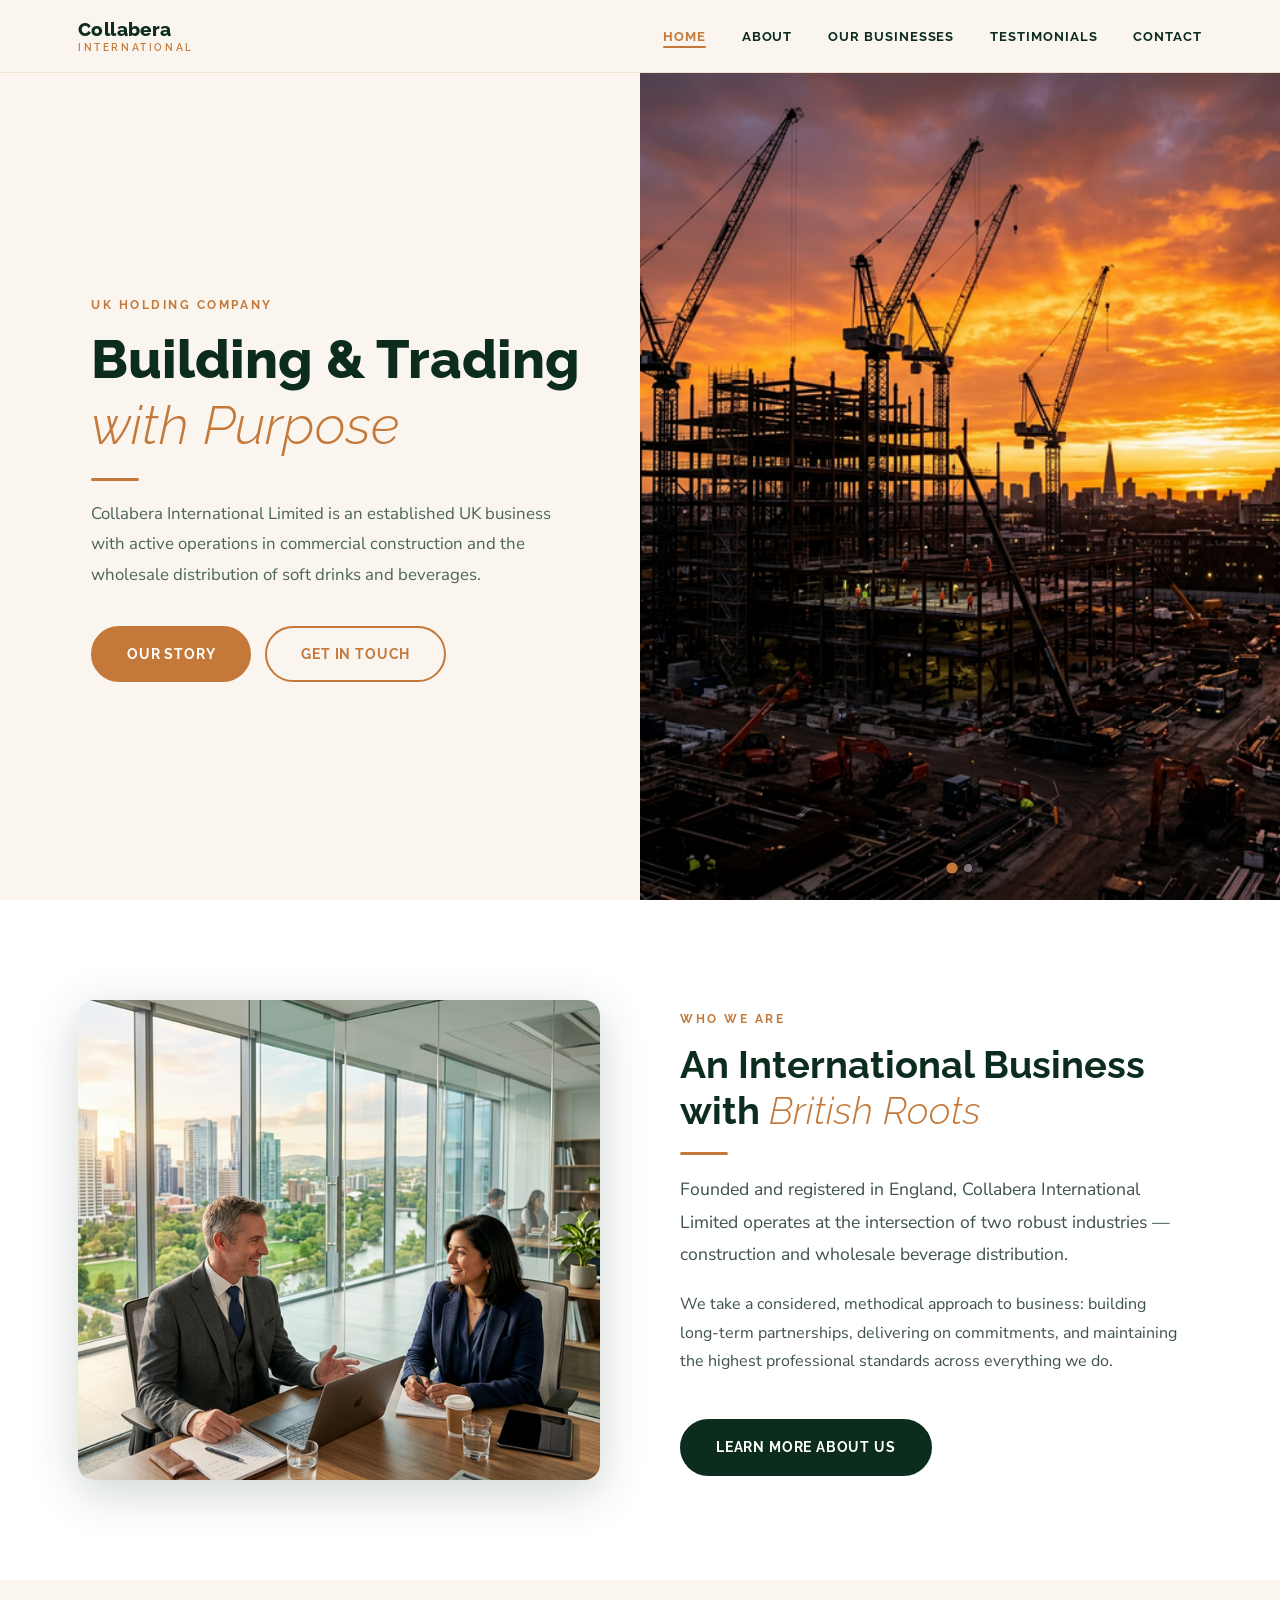
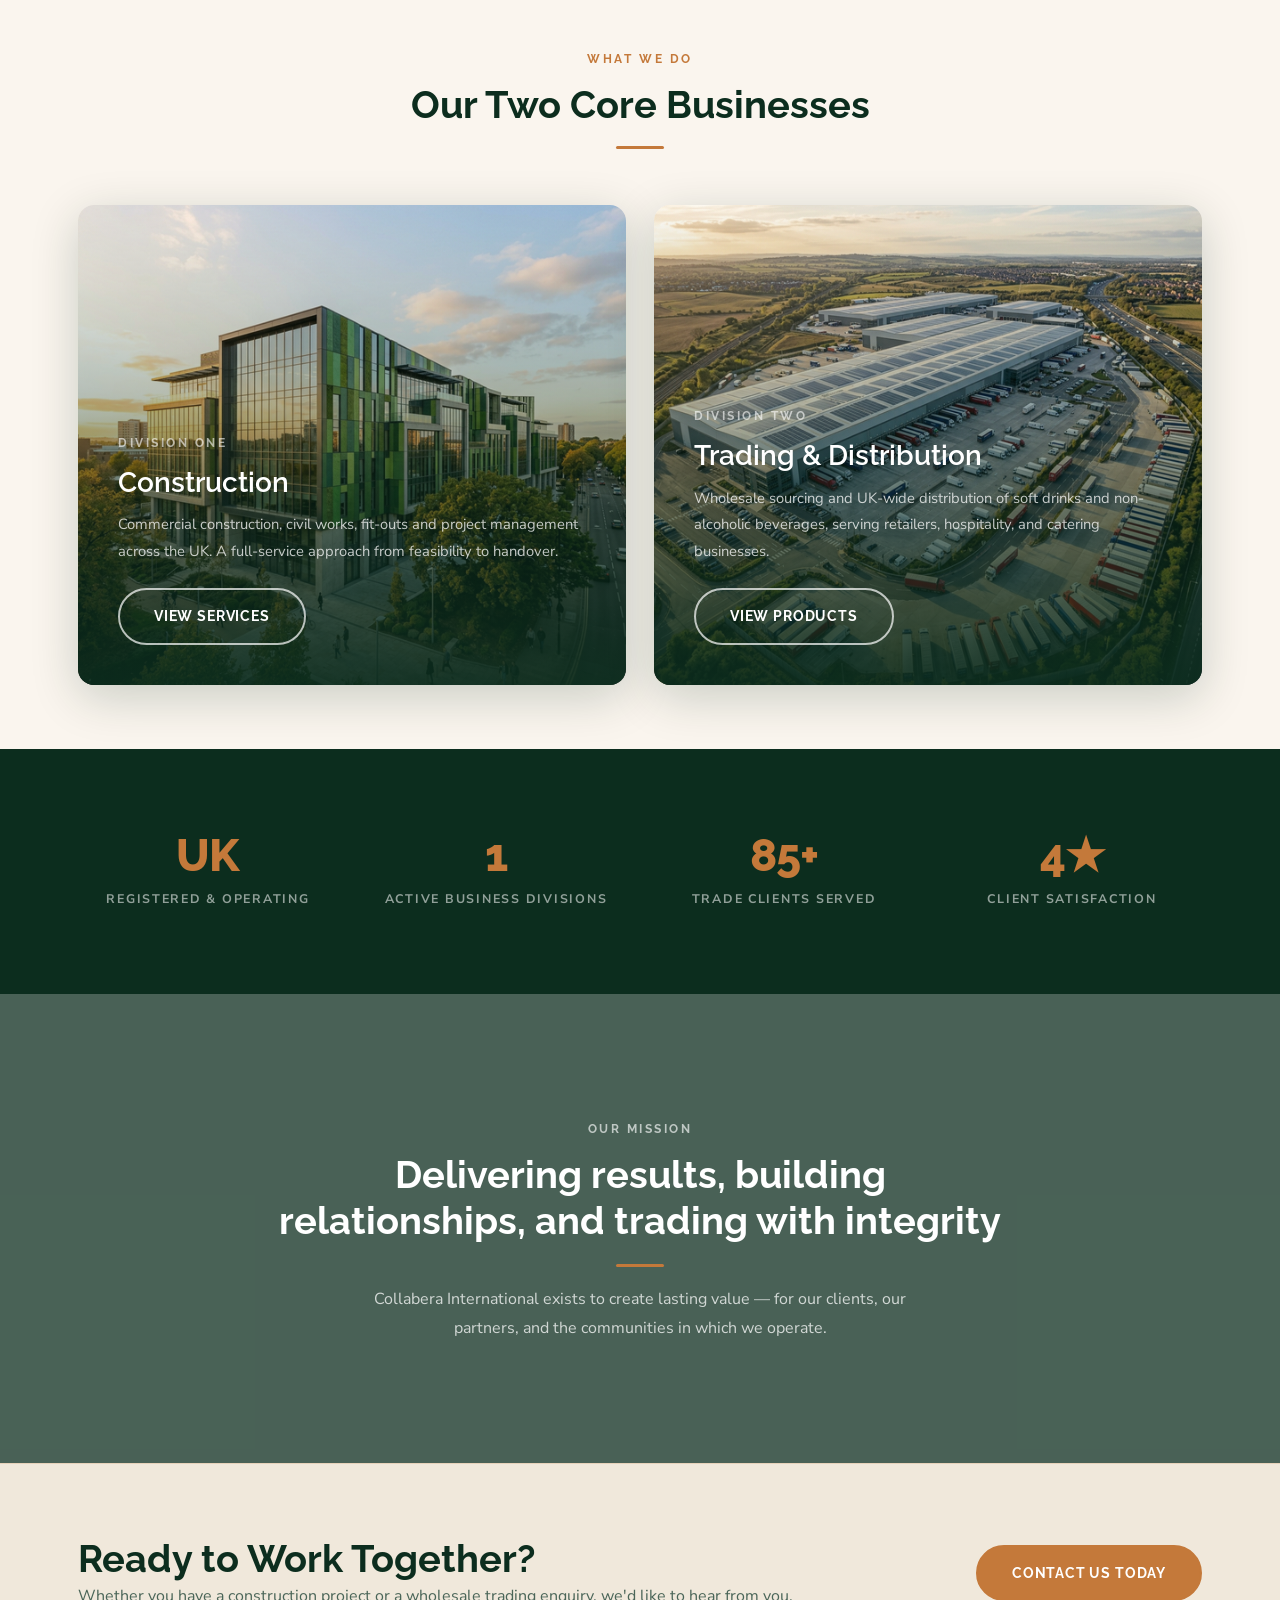
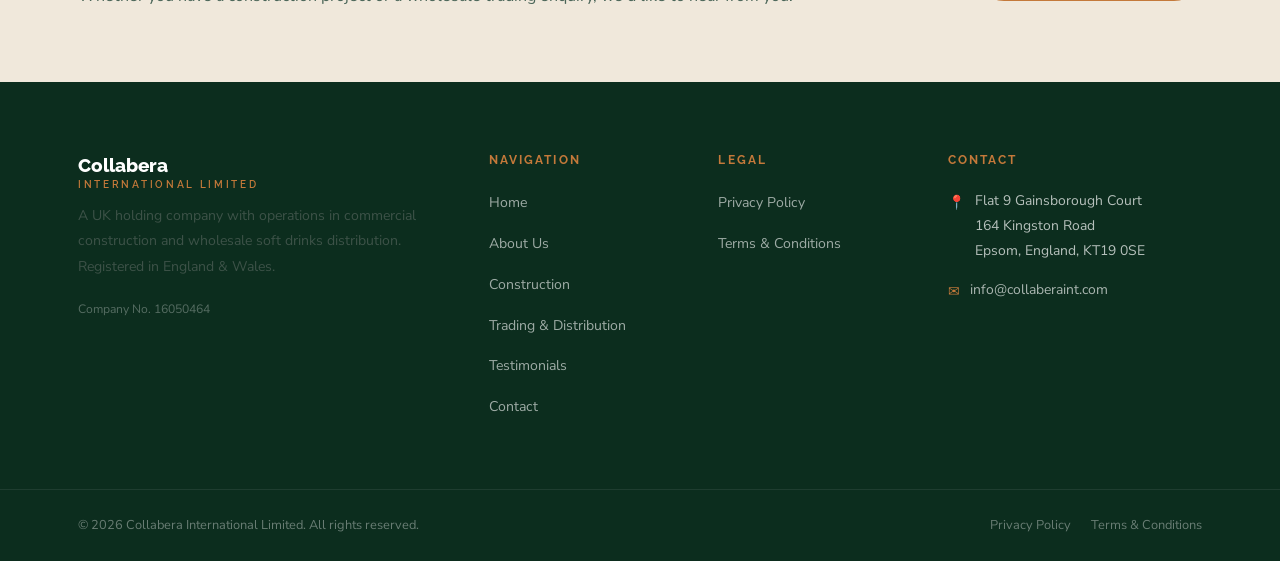
==== index.html @ 6a540c97 "Initial build: Collabera International website - 8 pages: Home, About, Construction, Trading, Testim" ====
<!DOCTYPE html>
<html lang="en">

<head>
    <meta charset="UTF-8">
    <meta name="viewport" content="width=device-width, initial-scale=1.0">
    <title>Collabera International Limited — Construction & Trading</title>
    <meta name="description"
        content="Collabera International Limited — a UK holding company active in commercial construction and wholesale soft drinks distribution.">
    <link rel="icon" href="images/favicon.ico" type="image/x-icon">
    <link rel="preconnect" href="https://fonts.googleapis.com">
    <link rel="preconnect" href="https://fonts.gstatic.com" crossorigin>
    <link
        href="https://fonts.googleapis.com/css2?family=Raleway:ital,wght@0,300;0,400;0,600;0,700;0,800;1,300;1,400&family=Nunito+Sans:wght@300;400;600;700&display=swap"
        rel="stylesheet">
    <link rel="stylesheet" href="css/collabera.css">
</head>

<body>

    <!-- PRELOADER -->
    <div class="preloader" id="preloader">
        <div class="preloader-brand">Collabera <span>International</span></div>
        <div class="preloader-sub">Construction &amp; Trading</div>
        <div class="preloader-bar">
            <div class="preloader-bar-inner"></div>
        </div>
    </div>

    <!-- MOBILE NAV -->
    <div class="mobile-nav-overlay" id="mobileNav">
        <button class="mobile-nav-close" id="mobileNavClose">&times;</button>
        <a href="index.html">Home</a>
        <a href="about.html">About</a>
        <a href="construction.html">Construction</a>
        <a href="trading.html">Trading</a>
        <a href="testimonials.html">Testimonials</a>
        <a href="contact.html">Contact</a>
    </div>

    <!-- HEADER -->
    <header class="site-header" id="siteHeader">
        <div class="container">
            <nav class="nav-inner">
                <a href="index.html" class="brand">Collabera<br><span>International</span></a>
                <ul class="nav-links">
                    <li><a href="index.html" class="active">Home</a></li>
                    <li><a href="about.html">About</a></li>
                    <li class="nav-item">
                        <a href="#">Our Businesses</a>
                        <div class="nav-dropdown">
                            <a href="construction.html">Construction</a>
                            <a href="trading.html">Trading &amp; Distribution</a>
                        </div>
                    </li>
                    <li><a href="testimonials.html">Testimonials</a></li>
                    <li><a href="contact.html">Contact</a></li>
                </ul>
                <button class="nav-toggle" id="navToggle" aria-label="Open menu">
                    <span></span><span></span><span></span>
                </button>
            </nav>
        </div>
    </header>

    <!-- HERO — SPLIT SCREEN -->
    <section class="hero">
        <div class="hero-text-panel">
            <div class="container-hero">
                <span class="eyebrow hero-eyebrow">UK Holding Company</span>
                <h1>Building &amp; Trading<br><em>with Purpose</em></h1>
                <div class="divider"></div>
                <p>Collabera International Limited is an established UK business with active operations in commercial
                    construction and the wholesale distribution of soft drinks and beverages.</p>
                <div class="hero-btns">
                    <a href="about.html" class="btn btn-copper">Our Story</a>
                    <a href="contact.html" class="btn btn-outline-copper">Get in Touch</a>
                </div>
            </div>
        </div>
        <div class="hero-image-panel">
            <div class="hero-img active" style="background-image: url('images/hero_construction.png');"></div>
            <div class="hero-img" style="background-image: url('images/hero_trading.png');"></div>
            <div class="hero-dots">
                <button class="hero-dot active" aria-label="Slide 1"></button>
                <button class="hero-dot" aria-label="Slide 2"></button>
            </div>
        </div>
    </section>

    <!-- INTRO -->
    <section class="section bg-white">
        <div class="container">
            <div class="split-section">
                <div class="split-img fade-in">
                    <img src="images/about.png" alt="Collabera International executives">
                </div>
                <div class="fade-up">
                    <span class="eyebrow">Who We Are</span>
                    <h2>An International Business with <em>British Roots</em></h2>
                    <div class="divider"></div>
                    <p class="lead">Founded and registered in England, Collabera International Limited operates at the
                        intersection of two robust industries — construction and wholesale beverage distribution.</p>
                    <p>We take a considered, methodical approach to business: building long‑term partnerships,
                        delivering on commitments, and maintaining the highest professional standards across everything
                        we do.</p>
                    <a href="about.html" class="btn btn-green mt-24">Learn More About Us</a>
                </div>
            </div>
        </div>
    </section>

    <!-- DIVISIONS -->
    <section class="section-sm divisions-strip">
        <div class="container">
            <div class="text-center fade-up">
                <span class="eyebrow">What We Do</span>
                <h2>Our Two Core Businesses</h2>
                <div class="divider centered"></div>
            </div>
            <div class="division-cards">
                <div class="division-card fade-up">
                    <div class="division-card-bg" style="background-image: url('images/construction_banner.png');">
                    </div>
                    <div class="division-overlay"></div>
                    <div class="division-body">
                        <span class="eyebrow">Division One</span>
                        <h3>Construction</h3>
                        <p>Commercial construction, civil works, fit-outs and project management across the UK. A
                            full-service approach from feasibility to handover.</p>
                        <a href="construction.html" class="btn btn-outline-white">View Services</a>
                    </div>
                </div>
                <div class="division-card fade-up">
                    <div class="division-card-bg" style="background-image: url('images/trading_banner.png');"></div>
                    <div class="division-overlay"></div>
                    <div class="division-body">
                        <span class="eyebrow">Division Two</span>
                        <h3>Trading &amp; Distribution</h3>
                        <p>Wholesale sourcing and UK-wide distribution of soft drinks and non-alcoholic beverages,
                            serving retailers, hospitality, and catering businesses.</p>
                        <a href="trading.html" class="btn btn-outline-white">View Products</a>
                    </div>
                </div>
            </div>
        </div>
    </section>

    <!-- STATS -->
    <section class="stats-section">
        <div class="container">
            <div class="stats-grid">
                <div class="stat-item fade-up">
                    <div class="stat-number">UK</div>
                    <div class="stat-label">Registered &amp; Operating</div>
                </div>
                <div class="stat-item fade-up">
                    <div class="stat-number">2</div>
                    <div class="stat-label">Active Business Divisions</div>
                </div>
                <div class="stat-item fade-up">
                    <div class="stat-number">100+</div>
                    <div class="stat-label">Trade Clients Served</div>
                </div>
                <div class="stat-item fade-up">
                    <div class="stat-number">5★</div>
                    <div class="stat-label">Client Satisfaction</div>
                </div>
            </div>
        </div>
    </section>

    <!-- PARALLAX MISSION -->
    <section class="parallax-section" style="background-image: url('images/workers.png');">
        <div class="container parallax-content text-center">
            <span class="eyebrow" style="color:rgba(255,255,255,0.65);">Our Mission</span>
            <h2 style="color:var(--white); max-width:740px; margin:0 auto 20px;">Delivering results, building
                relationships, and trading with integrity</h2>
            <div class="divider centered"></div>
            <p style="color:rgba(255,255,255,0.75); max-width:580px; margin:0 auto;">Collabera International exists to
                create lasting value — for our clients, our partners, and the communities in which we operate.</p>
        </div>
    </section>

    <!-- CTA -->
    <section class="cta-strip">
        <div class="container">
            <div class="cta-inner">
                <div>
                    <h2>Ready to Work Together?</h2>
                    <p>Whether you have a construction project or a wholesale trading enquiry, we'd like to hear from
                        you.</p>
                </div>
                <a href="contact.html" class="btn btn-copper">Contact Us Today</a>
            </div>
        </div>
    </section>

    <!-- FOOTER -->
    <footer class="site-footer">
        <div class="footer-top">
            <div class="container">
                <div class="footer-grid">
                    <div>
                        <div class="footer-brand">Collabera<br><span class="sub">International Limited</span></div>
                        <p class="footer-desc">A UK holding company with operations in commercial construction and
                            wholesale soft drinks distribution. Registered in England &amp; Wales.</p>
                        <p class="company-number">Company No. 16050464</p>
                    </div>
                    <div class="footer-col">
                        <h5>Navigation</h5>
                        <ul>
                            <li><a href="index.html">Home</a></li>
                            <li><a href="about.html">About Us</a></li>
                            <li><a href="construction.html">Construction</a></li>
                            <li><a href="trading.html">Trading &amp; Distribution</a></li>
                            <li><a href="testimonials.html">Testimonials</a></li>
                            <li><a href="contact.html">Contact</a></li>
                        </ul>
                    </div>
                    <div class="footer-col">
                        <h5>Legal</h5>
                        <ul>
                            <li><a href="privacy.html">Privacy Policy</a></li>
                            <li><a href="terms.html">Terms &amp; Conditions</a></li>
                        </ul>
                    </div>
                    <div class="footer-col">
                        <h5>Contact</h5>
                        <div class="footer-contact-item">
                            <span class="icon">📍</span>
                            <span>Flat 9 Gainsborough Court<br>164 Kingston Road<br>Epsom, England, KT19 0SE</span>
                        </div>
                        <div class="footer-contact-item">
                            <span class="icon">✉</span>
                            <a href="mailto:info@collaberaint.com"
                                style="color:rgba(255,255,255,0.65);">info@collaberaint.com</a>
                        </div>
                    </div>
                </div>
            </div>
        </div>
        <div class="container">
            <div class="footer-bottom">
                <p>&copy; <span id="year"></span> Collabera International Limited. All rights reserved.</p>
                <div class="footer-legal-links">
                    <a href="privacy.html">Privacy Policy</a>
                    <a href="terms.html">Terms &amp; Conditions</a>
                </div>
            </div>
        </div>
    </footer>

    <script src="js/collabera.js"></script>
</body>

</html>
---- css/collabera.css ----
/* ============================================================
   COLLABERA INTERNATIONAL — Custom Stylesheet
   Palette: Forest Green (#0C2D1E), Copper (#C4793A),
            Warm Cream (#FAF5EE), Sage (#3A6B4E)
   Fonts: Raleway (headings) + Nunito Sans (body)
   ============================================================ */

@import url('https://fonts.googleapis.com/css2?family=Raleway:ital,wght@0,300;0,400;0,600;0,700;0,800;1,300;1,400&family=Nunito+Sans:wght@300;400;600;700&display=swap');

/* ── CSS Variables ── */
:root {
    --green: #0C2D1E;
    --green-mid: #1A4A2E;
    --green-lt: #2D6B46;
    --copper: #C4793A;
    --copper-lt: #D9935A;
    --cream: #FAF5EE;
    --cream-dark: #F0E8DB;
    --mid-grey: #7A8A82;
    --white: #FFFFFF;
    --text: #1E2E26;
    --radius: 8px;
    --radius-lg: 16px;
    --transition: 0.3s ease;
    --shadow: 0 4px 20px rgba(12, 45, 30, 0.12);
    --shadow-lg: 0 12px 48px rgba(12, 45, 30, 0.2);
}

/* ── Reset ── */
*,
*::before,
*::after {
    box-sizing: border-box;
    margin: 0;
    padding: 0;
}

html {
    scroll-behavior: smooth;
}

body {
    font-family: 'Nunito Sans', sans-serif;
    font-weight: 400;
    font-size: 16px;
    line-height: 1.8;
    color: var(--text);
    background: var(--white);
    -webkit-font-smoothing: antialiased;
}

img {
    max-width: 100%;
    height: auto;
    display: block;
}

a {
    text-decoration: none;
    color: inherit;
    transition: color var(--transition);
}

ul {
    list-style: none;
}

/* ── Typography ── */
h1,
h2,
h3,
h4,
h5,
h6 {
    font-family: 'Raleway', sans-serif;
    color: var(--green);
    line-height: 1.2;
    font-weight: 700;
}

h1 {
    font-size: clamp(2rem, 4.5vw, 3.4rem);
    font-weight: 800;
}

h2 {
    font-size: clamp(1.7rem, 3vw, 2.6rem);
}

h3 {
    font-size: clamp(1.3rem, 2.2vw, 1.8rem);
    font-weight: 600;
}

h4 {
    font-size: 1.15rem;
    font-weight: 700;
}

h5 {
    font-size: 1rem;
    font-weight: 700;
}

h1 em,
h2 em,
h3 em {
    font-style: italic;
    color: var(--copper);
    font-weight: 300;
}

p {
    margin-bottom: 1.2rem;
    color: #3D5248;
}

p:last-child {
    margin-bottom: 0;
}

.lead {
    font-size: 1.1rem;
    line-height: 1.85;
    color: #3D5248;
}

.text-copper {
    color: var(--copper);
}

.text-green {
    color: var(--green);
}

.text-white {
    color: var(--white);
}

.text-center {
    text-align: center;
}

/* ── Layout ── */
.container {
    max-width: 1180px;
    margin: 0 auto;
    padding: 0 28px;
}

.container-narrow {
    max-width: 800px;
    margin: 0 auto;
    padding: 0 28px;
}

.section {
    padding: 100px 0;
}

.section-sm {
    padding: 64px 0;
}

.section-lg {
    padding: 130px 0;
}

.mt-16 {
    margin-top: 16px;
}

.mt-24 {
    margin-top: 24px;
}

.mt-32 {
    margin-top: 32px;
}

.mt-48 {
    margin-top: 48px;
}

.mb-24 {
    margin-bottom: 24px;
}

.mb-32 {
    margin-bottom: 32px;
}

.mb-48 {
    margin-bottom: 48px;
}

.bg-cream {
    background: var(--cream);
}

.bg-cream-dark {
    background: var(--cream-dark);
}

.bg-green {
    background: var(--green);
}

.bg-green-mid {
    background: var(--green-mid);
}

.bg-white {
    background: var(--white);
}

/* ── Copper Divider ── */
.divider {
    width: 48px;
    height: 3px;
    background: var(--copper);
    border-radius: 2px;
    margin: 18px 0;
}

.divider.centered {
    margin: 18px auto;
}

/* ── Eyebrow ── */
.eyebrow {
    display: inline-block;
    font-family: 'Raleway', sans-serif;
    font-weight: 700;
    font-size: 0.72rem;
    letter-spacing: 0.22em;
    text-transform: uppercase;
    color: var(--copper);
    margin-bottom: 12px;
}

/* ── Buttons ── */
.btn {
    display: inline-block;
    padding: 14px 34px;
    border-radius: 50px;
    font-family: 'Raleway', sans-serif;
    font-weight: 700;
    font-size: 0.85rem;
    letter-spacing: 0.06em;
    text-transform: uppercase;
    cursor: pointer;
    transition: all var(--transition);
    border: 2px solid transparent;
}

.btn-copper {
    background: var(--copper);
    color: var(--white);
    border-color: var(--copper);
}

.btn-copper:hover {
    background: var(--copper-lt);
    border-color: var(--copper-lt);
    transform: translateY(-2px);
    box-shadow: 0 6px 20px rgba(196, 121, 58, 0.35);
}

.btn-outline-copper {
    background: transparent;
    color: var(--copper);
    border-color: var(--copper);
}

.btn-outline-copper:hover {
    background: var(--copper);
    color: var(--white);
    transform: translateY(-2px);
}

.btn-outline-white {
    background: transparent;
    color: var(--white);
    border-color: rgba(255, 255, 255, 0.7);
}

.btn-outline-white:hover {
    background: var(--white);
    color: var(--green);
}

.btn-green {
    background: var(--green);
    color: var(--white);
    border-color: var(--green);
}

.btn-green:hover {
    background: var(--green-mid);
    border-color: var(--green-mid);
    transform: translateY(-2px);
    box-shadow: var(--shadow);
}

/* ── NAV ── */
.site-header {
    position: fixed;
    top: 0;
    left: 0;
    right: 0;
    z-index: 1000;
    background: rgba(250, 245, 238, 0.97);
    backdrop-filter: blur(12px);
    border-bottom: 1px solid rgba(196, 121, 58, 0.15);
    transition: all var(--transition);
}

.site-header.scrolled {
    box-shadow: 0 2px 20px rgba(12, 45, 30, 0.1);
}

.nav-inner {
    display: flex;
    align-items: center;
    justify-content: space-between;
    height: 72px;
}

.brand {
    font-family: 'Raleway', sans-serif;
    font-weight: 800;
    font-size: 1.2rem;
    color: var(--green);
    letter-spacing: 0.02em;
    line-height: 1.2;
}

.brand span {
    color: var(--copper);
    display: block;
    font-size: 0.65rem;
    font-weight: 600;
    letter-spacing: 0.25em;
    text-transform: uppercase;
}

.nav-links {
    display: flex;
    align-items: center;
    gap: 36px;
}

.nav-links a {
    font-family: 'Raleway', sans-serif;
    font-size: 0.83rem;
    font-weight: 700;
    letter-spacing: 0.07em;
    text-transform: uppercase;
    color: var(--green);
    position: relative;
    padding-bottom: 4px;
}

.nav-links a::after {
    content: '';
    position: absolute;
    bottom: 0;
    left: 0;
    width: 0;
    height: 2px;
    background: var(--copper);
    transition: width var(--transition);
    border-radius: 2px;
}

.nav-links a:hover,
.nav-links a.active {
    color: var(--copper);
}

.nav-links a:hover::after,
.nav-links a.active::after {
    width: 100%;
}

/* Dropdown */
.nav-item {
    position: relative;
}

.nav-dropdown {
    position: absolute;
    top: calc(100% + 8px);
    left: -16px;
    min-width: 210px;
    background: var(--white);
    border: 1px solid rgba(196, 121, 58, 0.2);
    border-top: 3px solid var(--copper);
    border-radius: 0 0 var(--radius) var(--radius);
    padding: 8px 0;
    opacity: 0;
    visibility: hidden;
    transform: translateY(6px);
    transition: all var(--transition);
    box-shadow: var(--shadow);
}

.nav-item:hover .nav-dropdown {
    opacity: 1;
    visibility: visible;
    transform: translateY(0);
}

.nav-dropdown a {
    display: block;
    padding: 10px 20px;
    font-size: 0.85rem;
    color: var(--green);
    text-transform: none;
    letter-spacing: 0.01em;
    font-weight: 600;
}

.nav-dropdown a:hover {
    background: var(--cream);
    color: var(--copper);
}

.nav-dropdown a::after {
    display: none;
}

/* Mobile toggle */
.nav-toggle {
    display: none;
    flex-direction: column;
    gap: 5px;
    cursor: pointer;
    background: none;
    border: none;
    padding: 4px;
}

.nav-toggle span {
    display: block;
    width: 24px;
    height: 2px;
    background: var(--green);
    transition: all var(--transition);
    border-radius: 2px;
}

/* ── HERO — Split Screen ── */
.hero {
    min-height: 100vh;
    display: grid;
    grid-template-columns: 1fr 1fr;
    padding-top: 72px;
    background: var(--cream);
}

.hero-text-panel {
    display: flex;
    align-items: center;
    padding: 80px 60px 80px 0;
}

.hero-text-panel .container-hero {
    max-width: 560px;
    margin-left: auto;
    padding-left: 28px;
}

.hero-eyebrow {
    color: var(--copper);
}

.hero h1 {
    color: var(--green);
    margin-bottom: 20px;
}

.hero p {
    font-size: 1.05rem;
    color: #4A6558;
    margin-bottom: 36px;
    max-width: 480px;
}

.hero-btns {
    display: flex;
    gap: 14px;
    flex-wrap: wrap;
}

.hero-image-panel {
    position: relative;
    overflow: hidden;
    min-height: 500px;
    transition: opacity 1s ease;
}

.hero-image-panel .hero-img {
    position: absolute;
    inset: 0;
    background-size: cover;
    background-position: center;
    opacity: 0;
    transition: opacity 1.2s ease, transform 8s ease;
    transform: scale(1.05);
}

.hero-image-panel .hero-img.active {
    opacity: 1;
    transform: scale(1);
}

/* Slide dots */
.hero-dots {
    position: absolute;
    bottom: 28px;
    left: 50%;
    transform: translateX(-50%);
    z-index: 3;
    display: flex;
    gap: 8px;
}

.hero-dot {
    width: 8px;
    height: 8px;
    border-radius: 50%;
    background: rgba(255, 255, 255, 0.4);
    border: none;
    cursor: pointer;
    transition: all var(--transition);
}

.hero-dot.active {
    background: var(--copper);
    transform: scale(1.4);
}

/* Slide nav arrows */
.hero-slide-nav {
    position: absolute;
    bottom: 28px;
    right: 28px;
    z-index: 3;
    display: flex;
    gap: 8px;
}

.hero-arrow {
    width: 36px;
    height: 36px;
    border-radius: 50%;
    background: rgba(255, 255, 255, 0.15);
    border: 1px solid rgba(255, 255, 255, 0.3);
    color: white;
    font-size: 1rem;
    cursor: pointer;
    display: flex;
    align-items: center;
    justify-content: center;
    transition: background var(--transition);
}

.hero-arrow:hover {
    background: var(--copper);
    border-color: var(--copper);
}

/* ── PAGE BANNER (inner pages) ── */
.page-banner {
    min-height: 360px;
    background-size: cover;
    background-position: center;
    position: relative;
    display: flex;
    align-items: flex-end;
    padding-top: 72px;
}

.page-banner-overlay {
    position: absolute;
    inset: 0;
    background: linear-gradient(to bottom, rgba(12, 45, 30, 0.4) 0%, rgba(12, 45, 30, 0.85) 100%);
}

.page-banner-content {
    position: relative;
    z-index: 2;
    width: 100%;
    padding: 52px 0;
}

.page-banner-content h1 {
    color: var(--white);
}

.page-banner-content .eyebrow {
    color: rgba(255, 255, 255, 0.75);
}

/* ── ABOUT INTRO (split) ── */
.split-section {
    display: grid;
    grid-template-columns: 1fr 1fr;
    gap: 80px;
    align-items: center;
}

.split-img {
    border-radius: var(--radius-lg);
    overflow: hidden;
    box-shadow: var(--shadow-lg);
    position: relative;
}

.split-img img {
    width: 100%;
    height: 480px;
    object-fit: cover;
}

.split-img::after {
    content: '';
    position: absolute;
    bottom: -16px;
    left: -16px;
    width: 60%;
    height: 60%;
    border: 3px solid var(--copper);
    border-radius: var(--radius-lg);
    z-index: -1;
}

/* ── VALUE LIST ── */
.value-list {
    display: flex;
    flex-direction: column;
    gap: 20px;
    margin-top: 28px;
}

.value-item {
    display: flex;
    gap: 16px;
    align-items: flex-start;
}

.value-dot {
    flex-shrink: 0;
    width: 10px;
    height: 10px;
    background: var(--copper);
    border-radius: 50%;
    margin-top: 8px;
}

.value-item h5 {
    color: var(--green);
    margin-bottom: 3px;
}

.value-item p {
    font-size: 0.9rem;
    margin: 0;
}

/* ── DIVISIONS (stacked cards) ── */
.divisions-strip {
    background: var(--cream);
}

.division-cards {
    display: grid;
    grid-template-columns: 1fr 1fr;
    gap: 28px;
    margin-top: 56px;
}

.division-card {
    border-radius: var(--radius-lg);
    overflow: hidden;
    position: relative;
    min-height: 480px;
    display: flex;
    align-items: flex-end;
    box-shadow: var(--shadow-lg);
}

.division-card-bg {
    position: absolute;
    inset: 0;
    background-size: cover;
    background-position: center;
    transform: scale(1.04);
    transition: transform 0.6s ease;
}

.division-card:hover .division-card-bg {
    transform: scale(1);
}

.division-overlay {
    position: absolute;
    inset: 0;
    background: linear-gradient(to top, rgba(12, 45, 30, 0.92) 0%, rgba(12, 45, 30, 0.3) 60%, transparent 100%);
}

.division-body {
    position: relative;
    z-index: 2;
    padding: 40px;
}

.division-body .eyebrow {
    color: rgba(255, 255, 255, 0.6);
}

.division-body h3 {
    color: var(--white);
    margin-bottom: 12px;
}

.division-body p {
    color: rgba(255, 255, 255, 0.75);
    font-size: 0.92rem;
    margin-bottom: 24px;
}

/* ── STATS ── */
.stats-section {
    background: var(--green);
    padding: 72px 0;
}

.stats-grid {
    display: grid;
    grid-template-columns: repeat(4, 1fr);
    gap: 28px;
    text-align: center;
}

.stat-item {
    padding: 12px;
}

.stat-number {
    font-family: 'Raleway', sans-serif;
    font-size: 2.8rem;
    font-weight: 800;
    color: var(--copper);
    line-height: 1;
    margin-bottom: 10px;
    letter-spacing: -0.02em;
}

.stat-label {
    font-size: 0.78rem;
    font-weight: 700;
    text-transform: uppercase;
    letter-spacing: 0.14em;
    color: rgba(255, 255, 255, 0.55);
}

/* ── PARALLAX ── */
.parallax-section {
    position: relative;
    background-attachment: fixed;
    background-size: cover;
    background-position: center;
    padding: 120px 0;
}

.parallax-section::before {
    content: '';
    position: absolute;
    inset: 0;
    background: rgba(12, 45, 30, 0.75);
}

.parallax-content {
    position: relative;
    z-index: 2;
}

/* ── SERVICE CARDS ── */
.service-cards {
    display: grid;
    grid-template-columns: repeat(3, 1fr);
    gap: 24px;
    margin-top: 56px;
}

.service-card {
    background: var(--white);
    border-radius: var(--radius-lg);
    overflow: hidden;
    box-shadow: var(--shadow);
    transition: all var(--transition);
    border: 1px solid rgba(12, 45, 30, 0.06);
}

.service-card:hover {
    transform: translateY(-6px);
    box-shadow: var(--shadow-lg);
}

.service-card-img {
    height: 200px;
    background-size: cover;
    background-position: center;
}

.service-card-body {
    padding: 28px;
}

.service-card-icon {
    font-size: 1.8rem;
    margin-bottom: 12px;
    display: block;
}

.service-card h4 {
    color: var(--green);
    margin-bottom: 10px;
}

.service-card p {
    font-size: 0.9rem;
}

/* ── CTA STRIP ── */
.cta-strip {
    background: var(--cream-dark);
    padding: 72px 0;
    border-top: 1px solid rgba(196, 121, 58, 0.2);
}

.cta-inner {
    display: flex;
    align-items: center;
    justify-content: space-between;
    gap: 32px;
    flex-wrap: wrap;
}

.cta-strip h2 {
    color: var(--green);
}

.cta-strip p {
    color: #4A6558;
    margin: 0;
}

/* ── TESTIMONIALS ── */
.testimonials-section {
    background: var(--cream);
}

.testimonials-grid {
    display: grid;
    grid-template-columns: repeat(3, 1fr);
    gap: 24px;
    margin-top: 56px;
}

.testimonial-card {
    background: var(--white);
    border-radius: var(--radius-lg);
    padding: 36px 28px;
    box-shadow: var(--shadow);
    position: relative;
    transition: all var(--transition);
    border: 1px solid rgba(12, 45, 30, 0.06);
}

.testimonial-card:hover {
    transform: translateY(-4px);
    box-shadow: var(--shadow-lg);
}

.testimonial-card::before {
    content: '"';
    position: absolute;
    top: 16px;
    left: 24px;
    font-family: 'Raleway', sans-serif;
    font-size: 5rem;
    line-height: 1;
    color: var(--copper);
    opacity: 0.2;
}

.testimonial-text {
    font-style: italic;
    color: #4A6558;
    font-size: 0.93rem;
    line-height: 1.8;
    margin-bottom: 24px;
    padding-top: 36px;
}

.testimonial-meta {
    display: flex;
    align-items: center;
    gap: 12px;
}

.testimonial-avatar {
    width: 46px;
    height: 46px;
    border-radius: 50%;
    background: linear-gradient(135deg, var(--copper), var(--green-lt));
    display: flex;
    align-items: center;
    justify-content: center;
    font-family: 'Raleway', sans-serif;
    font-size: 1rem;
    font-weight: 700;
    color: var(--white);
    flex-shrink: 0;
}

.testimonial-name {
    font-weight: 700;
    color: var(--green);
    font-size: 0.93rem;
}

.testimonial-role {
    font-size: 0.78rem;
    color: var(--copper);
    text-transform: uppercase;
    letter-spacing: 0.07em;
}

.star-rating {
    color: var(--copper);
    font-size: 0.85rem;
    margin-bottom: 4px;
}

/* ── CONTACT ── */
.contact-grid {
    display: grid;
    grid-template-columns: 1fr 1.5fr;
    gap: 64px;
    align-items: start;
}

.contact-info-item {
    display: flex;
    gap: 16px;
    align-items: flex-start;
    margin-bottom: 28px;
}

.contact-icon {
    width: 42px;
    height: 42px;
    flex-shrink: 0;
    background: rgba(196, 121, 58, 0.1);
    border-radius: 50%;
    display: flex;
    align-items: center;
    justify-content: center;
    font-size: 1.1rem;
    color: var(--copper);
}

.contact-info-text strong {
    display: block;
    color: var(--green);
    margin-bottom: 2px;
    font-weight: 700;
}

.contact-info-text span {
    font-size: 0.9rem;
}

/* Contact Form */
.contact-form-wrap {
    background: var(--cream);
    border-radius: var(--radius-lg);
    padding: 48px;
}

.contact-form {
    display: flex;
    flex-direction: column;
    gap: 16px;
}

.form-row {
    display: grid;
    grid-template-columns: 1fr 1fr;
    gap: 16px;
}

.form-group {
    display: flex;
    flex-direction: column;
    gap: 6px;
}

.form-group label {
    font-family: 'Raleway', sans-serif;
    font-size: 0.74rem;
    font-weight: 700;
    text-transform: uppercase;
    letter-spacing: 0.1em;
    color: var(--green);
}

.form-group input,
.form-group textarea,
.form-group select {
    padding: 13px 16px;
    border: 1.5px solid rgba(12, 45, 30, 0.15);
    border-radius: var(--radius);
    font-family: 'Nunito Sans', sans-serif;
    font-size: 0.95rem;
    color: var(--text);
    background: var(--white);
    transition: border-color var(--transition), box-shadow var(--transition);
    outline: none;
}

.form-group input:focus,
.form-group textarea:focus,
.form-group select:focus {
    border-color: var(--copper);
    box-shadow: 0 0 0 3px rgba(196, 121, 58, 0.12);
}

.form-group textarea {
    resize: vertical;
    min-height: 130px;
}

/* ── FOOTER ── */
.site-footer {
    background: var(--green);
    color: rgba(255, 255, 255, 0.7);
}

.footer-top {
    padding: 72px 0 56px;
    border-bottom: 1px solid rgba(255, 255, 255, 0.08);
}

.footer-grid {
    display: grid;
    grid-template-columns: 2fr 1fr 1fr 1.4fr;
    gap: 48px;
}

.footer-brand {
    font-family: 'Raleway', sans-serif;
    font-size: 1.2rem;
    font-weight: 800;
    color: var(--white);
    margin-bottom: 6px;
    line-height: 1.2;
}

.footer-brand .sub {
    display: block;
    font-size: 0.6rem;
    font-weight: 600;
    letter-spacing: 0.28em;
    text-transform: uppercase;
    color: var(--copper);
    margin-top: 2px;
}

.footer-desc {
    font-size: 0.88rem;
    line-height: 1.8;
    margin-top: 12px;
    margin-bottom: 20px;
}

.company-number {
    font-size: 0.76rem;
    color: rgba(255, 255, 255, 0.3);
}

.footer-col h5 {
    font-family: 'Raleway', sans-serif;
    font-size: 0.72rem;
    font-weight: 700;
    text-transform: uppercase;
    letter-spacing: 0.18em;
    color: var(--copper);
    margin-bottom: 20px;
}

.footer-col ul li {
    margin-bottom: 12px;
}

.footer-col ul li a {
    font-size: 0.88rem;
    color: rgba(255, 255, 255, 0.6);
}

.footer-col ul li a:hover {
    color: var(--copper);
}

.footer-contact-item {
    display: flex;
    align-items: flex-start;
    gap: 10px;
    margin-bottom: 14px;
    font-size: 0.87rem;
}

.footer-contact-item .icon {
    color: var(--copper);
    flex-shrink: 0;
    margin-top: 2px;
}

.footer-bottom {
    padding: 24px 0;
    display: flex;
    align-items: center;
    justify-content: space-between;
    flex-wrap: wrap;
    gap: 12px;
}

.footer-bottom p {
    font-size: 0.8rem;
    color: rgba(255, 255, 255, 0.38);
    margin: 0;
}

.footer-legal-links {
    display: flex;
    gap: 20px;
}

.footer-legal-links a {
    font-size: 0.8rem;
    color: rgba(255, 255, 255, 0.38);
}

.footer-legal-links a:hover {
    color: var(--copper);
}

/* ── LEGAL PAGES ── */
.legal-content {
    max-width: 840px;
    margin: 0 auto;
}

.legal-content h2 {
    font-size: 1.5rem;
    margin: 48px 0 14px;
    padding-bottom: 12px;
    border-bottom: 1px solid rgba(12, 45, 30, 0.1);
}

.legal-content h2:first-child {
    margin-top: 0;
}

.legal-content h3 {
    font-size: 1.1rem;
    margin: 24px 0 8px;
}

.legal-content p,
.legal-content li {
    font-size: 0.93rem;
    color: #4A6558;
    line-height: 1.85;
}

.legal-content ul,
.legal-content ol {
    padding-left: 24px;
    margin-bottom: 16px;
}

.legal-content ul {
    list-style: disc;
}

.legal-content ol {
    list-style: decimal;
}

.legal-content li {
    margin-bottom: 8px;
}

.legal-last-updated {
    display: inline-block;
    background: rgba(196, 121, 58, 0.1);
    border: 1px solid rgba(196, 121, 58, 0.3);
    border-radius: 50px;
    padding: 5px 16px;
    font-size: 0.8rem;
    color: var(--copper);
    margin-bottom: 36px;
}

/* ── PRELOADER ── */
.preloader {
    position: fixed;
    inset: 0;
    background: var(--green);
    z-index: 9999;
    display: flex;
    flex-direction: column;
    align-items: center;
    justify-content: center;
    transition: opacity 0.6s ease, visibility 0.6s ease;
}

.preloader.hidden {
    opacity: 0;
    visibility: hidden;
}

.preloader-brand {
    font-family: 'Raleway', sans-serif;
    font-size: 1.6rem;
    font-weight: 800;
    color: var(--white);
    margin-bottom: 8px;
}

.preloader-brand span {
    color: var(--copper);
}

.preloader-sub {
    font-size: 0.65rem;
    letter-spacing: 0.3em;
    text-transform: uppercase;
    color: rgba(255, 255, 255, 0.5);
    margin-bottom: 36px;
}

.preloader-bar {
    width: 100px;
    height: 2px;
    background: rgba(255, 255, 255, 0.15);
    border-radius: 2px;
    overflow: hidden;
}

.preloader-bar-inner {
    height: 100%;
    background: var(--copper);
    animation: preload 1.4s ease forwards;
}

@keyframes preload {
    from {
        width: 0;
    }

    to {
        width: 100%;
    }
}

/* ── MOBILE NAV ── */
.mobile-nav-overlay {
    display: none;
    position: fixed;
    inset: 0;
    background: var(--cream);
    z-index: 999;
    flex-direction: column;
    align-items: center;
    justify-content: center;
    gap: 28px;
}

.mobile-nav-overlay.open {
    display: flex;
}

.mobile-nav-overlay a {
    font-family: 'Raleway', sans-serif;
    font-size: 1.6rem;
    font-weight: 700;
    color: var(--green);
    letter-spacing: 0.02em;
}

.mobile-nav-overlay a:hover {
    color: var(--copper);
}

.mobile-nav-close {
    position: absolute;
    top: 24px;
    right: 24px;
    font-size: 2rem;
    color: var(--green);
    background: none;
    border: none;
    cursor: pointer;
    line-height: 1;
}

.mobile-nav-close:hover {
    color: var(--copper);
}

/* ── VALUES GRID ── */
.values-grid {
    display: grid;
    grid-template-columns: 1fr 1fr;
    gap: 20px;
    margin-top: 48px;
}

.value-card {
    background: var(--white);
    border-radius: var(--radius-lg);
    padding: 28px;
    border-left: 4px solid var(--copper);
    box-shadow: var(--shadow);
}

.value-card h5 {
    color: var(--green);
    margin-bottom: 8px;
}

.value-card p {
    font-size: 0.88rem;
    margin: 0;
}

/* ── ANIMATIONS ── */
.fade-up {
    opacity: 0;
    transform: translateY(28px);
    transition: opacity 0.7s ease, transform 0.7s ease;
}

.fade-up.visible {
    opacity: 1;
    transform: translateY(0);
}

.fade-in {
    opacity: 0;
    transition: opacity 0.7s ease;
}

.fade-in.visible {
    opacity: 1;
}

/* ── RESPONSIVE ── */
@media (max-width: 1100px) {
    .hero {
        grid-template-columns: 1fr;
        min-height: auto;
    }

    .hero-image-panel {
        min-height: 380px;
    }

    .hero-text-panel {
        padding: 60px 0;
    }

    .hero-text-panel .container-hero {
        margin: 0 auto;
        padding: 0 28px;
    }

    .footer-grid {
        grid-template-columns: 1fr 1fr;
    }

    .stats-grid {
        grid-template-columns: repeat(2, 1fr);
    }
}

@media (max-width: 900px) {
    .nav-links {
        display: none;
    }

    .nav-toggle {
        display: flex;
    }

    .split-section {
        grid-template-columns: 1fr;
    }

    .split-img::after {
        display: none;
    }

    .split-img img {
        height: 320px;
    }

    .division-cards {
        grid-template-columns: 1fr;
    }

    .service-cards {
        grid-template-columns: 1fr 1fr;
    }

    .testimonials-grid {
        grid-template-columns: 1fr;
    }

    .contact-grid {
        grid-template-columns: 1fr;
    }

    .cta-inner {
        flex-direction: column;
        text-align: center;
    }

    .values-grid {
        grid-template-columns: 1fr;
    }

    .form-row {
        grid-template-columns: 1fr;
    }
}

@media (max-width: 600px) {

    .section,
    .section-lg {
        padding: 64px 0;
    }

    .service-cards {
        grid-template-columns: 1fr;
    }

    .stats-grid {
        grid-template-columns: 1fr 1fr;
        gap: 16px;
    }

    .footer-grid {
        grid-template-columns: 1fr;
        gap: 28px;
    }

    .footer-bottom {
        flex-direction: column;
        align-items: flex-start;
    }

    .page-banner {
        min-height: 260px;
    }
}
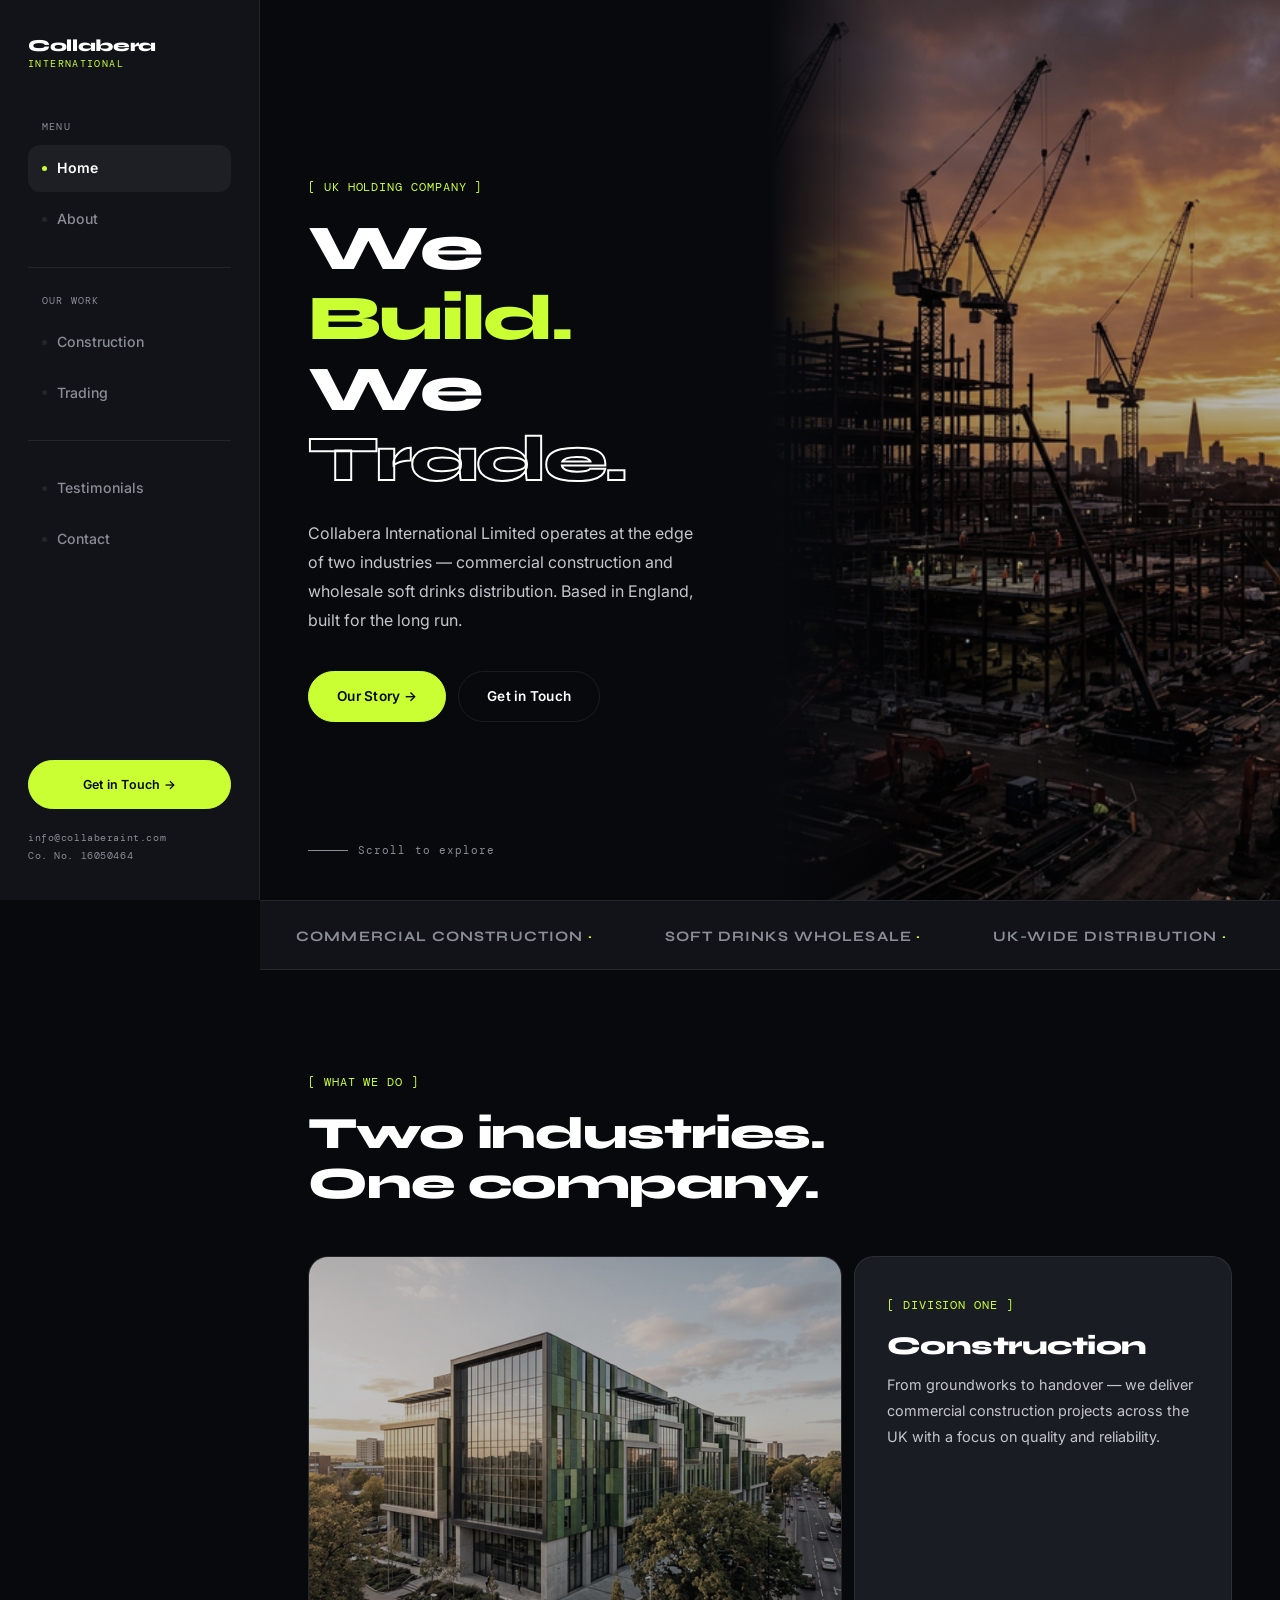
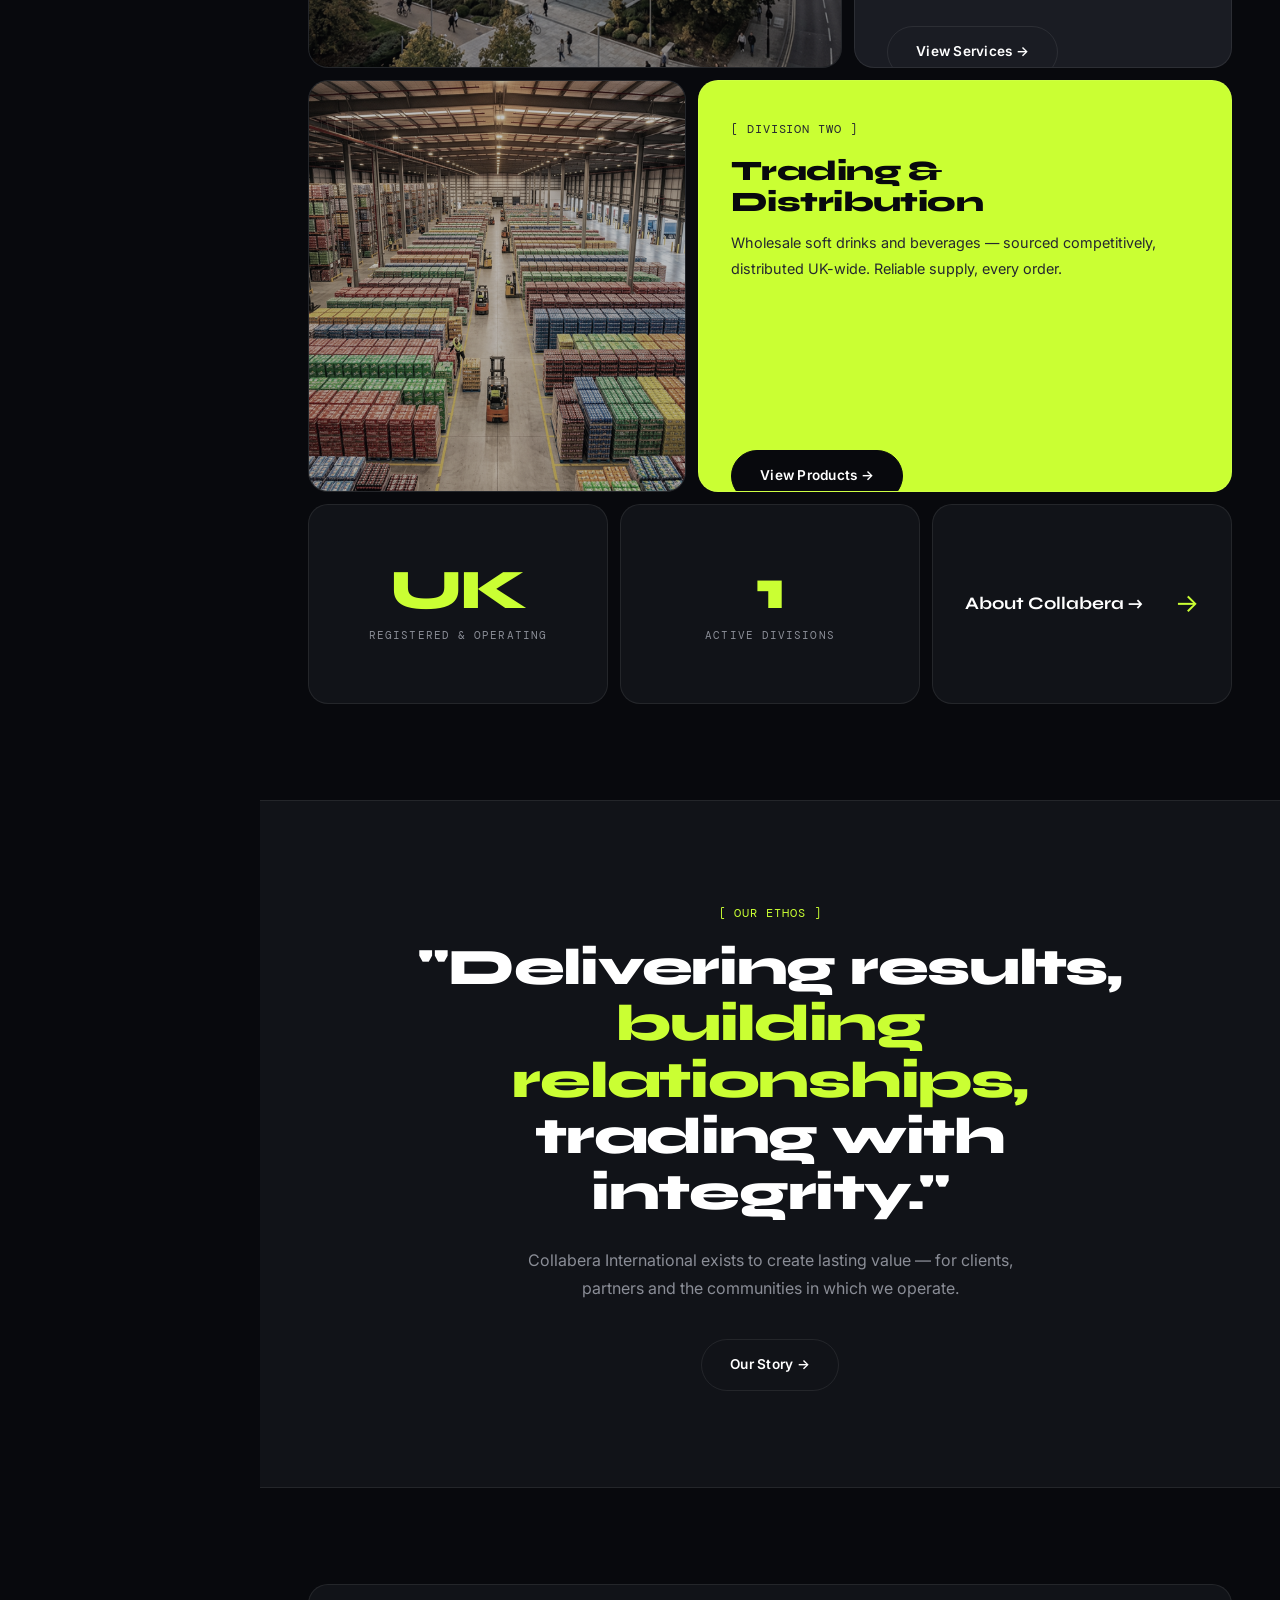
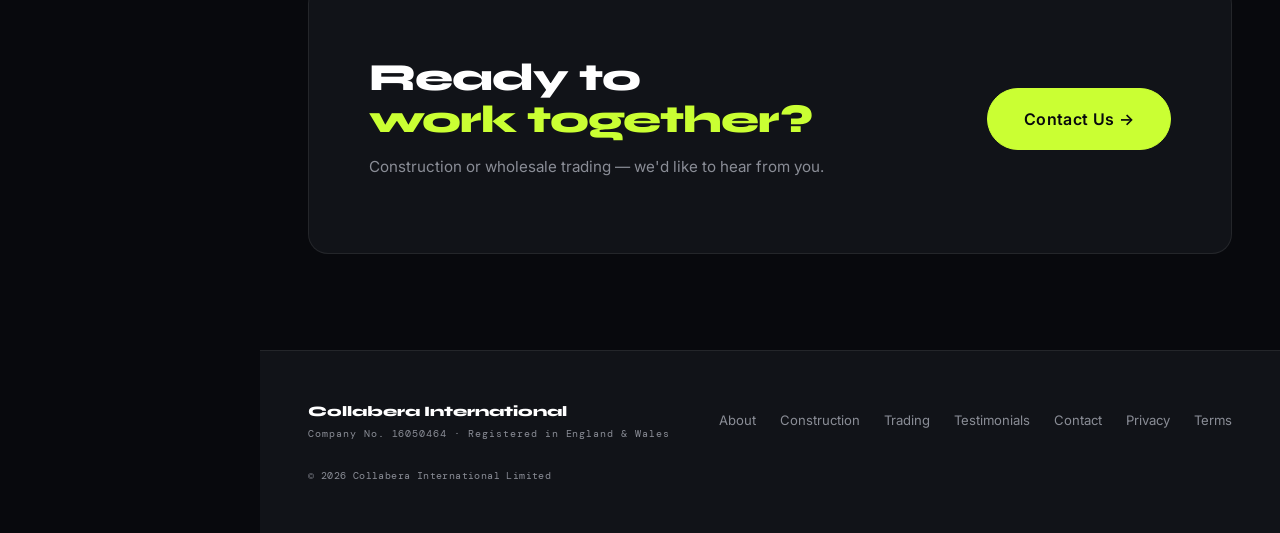
==== commit acddfdb9: "v2: Complete redesign - left sidebar nav, dark bento layout, electric lime Structural changes: - Fix" ====
--- a/index.html
+++ b/index.html
@@ -4,14 +4,14 @@
 <head>
     <meta charset="UTF-8">
     <meta name="viewport" content="width=device-width, initial-scale=1.0">
-    <title>Collabera International Limited — Construction & Trading</title>
+    <title>Collabera International — Construction &amp; Wholesale Trading</title>
     <meta name="description"
-        content="Collabera International Limited — a UK holding company active in commercial construction and wholesale soft drinks distribution.">
+        content="Collabera International Limited — UK holding company active in commercial construction and wholesale soft drinks distribution.">
     <link rel="icon" href="images/favicon.ico" type="image/x-icon">
     <link rel="preconnect" href="https://fonts.googleapis.com">
     <link rel="preconnect" href="https://fonts.gstatic.com" crossorigin>
     <link
-        href="https://fonts.googleapis.com/css2?family=Raleway:ital,wght@0,300;0,400;0,600;0,700;0,800;1,300;1,400&family=Nunito+Sans:wght@300;400;600;700&display=swap"
+        href="https://fonts.googleapis.com/css2?family=Syne:wght@400;600;700;800&family=DM+Mono:wght@400;500&family=Inter:wght@300;400;500;600&display=swap"
         rel="stylesheet">
     <link rel="stylesheet" href="css/collabera.css">
 </head>
@@ -20,236 +20,208 @@
 
     <!-- PRELOADER -->
     <div class="preloader" id="preloader">
-        <div class="preloader-brand">Collabera <span>International</span></div>
-        <div class="preloader-sub">Construction &amp; Trading</div>
-        <div class="preloader-bar">
-            <div class="preloader-bar-inner"></div>
+        <div class="pl-brand">Collabera <span>Int.</span></div>
+        <div class="pl-sub">Construction &amp; Trading</div>
+        <div class="pl-bar">
+            <div class="pl-bar-fill"></div>
         </div>
     </div>
 
-    <!-- MOBILE NAV -->
-    <div class="mobile-nav-overlay" id="mobileNav">
-        <button class="mobile-nav-close" id="mobileNavClose">&times;</button>
+    <!-- SIDEBAR -->
+    <aside class="sidebar">
+        <a href="index.html" class="sb-brand">Collabera<br><span class="sb-int">International</span></a>
+        <nav class="sb-nav">
+            <span class="sb-label">Menu</span>
+            <a href="index.html" class="active"><span class="sb-dot"></span>Home</a>
+            <a href="about.html"><span class="sb-dot"></span>About</a>
+            <div class="sb-divider"></div>
+            <span class="sb-label">Our Work</span>
+            <a href="construction.html"><span class="sb-dot"></span>Construction</a>
+            <a href="trading.html"><span class="sb-dot"></span>Trading</a>
+            <div class="sb-divider"></div>
+            <a href="testimonials.html"><span class="sb-dot"></span>Testimonials</a>
+            <a href="contact.html"><span class="sb-dot"></span>Contact</a>
+        </nav>
+        <div class="sb-cta">
+            <a href="contact.html" class="btn btn-lime"
+                style="width:100%; justify-content:center; font-size:0.78rem;">Get in Touch →</a>
+        </div>
+        <p class="sb-contact">info@collaberaint.com<br>Co. No. 16050464</p>
+    </aside>
+
+    <!-- MOBILE MENU -->
+    <button class="menu-btn" id="menuBtn" aria-label="Menu">
+        <span></span><span></span><span></span>
+    </button>
+    <div class="mobile-overlay" id="mobileOverlay">
+        <span class="mo-tag">Navigation</span>
         <a href="index.html">Home</a>
         <a href="about.html">About</a>
+        <div class="mo-sep"></div>
         <a href="construction.html">Construction</a>
         <a href="trading.html">Trading</a>
+        <div class="mo-sep"></div>
         <a href="testimonials.html">Testimonials</a>
         <a href="contact.html">Contact</a>
+        <p class="mo-contact">info@collaberaint.com</p>
     </div>
 
-    <!-- HEADER -->
-    <header class="site-header" id="siteHeader">
-        <div class="container">
-            <nav class="nav-inner">
-                <a href="index.html" class="brand">Collabera<br><span>International</span></a>
-                <ul class="nav-links">
-                    <li><a href="index.html" class="active">Home</a></li>
-                    <li><a href="about.html">About</a></li>
-                    <li class="nav-item">
-                        <a href="#">Our Businesses</a>
-                        <div class="nav-dropdown">
-                            <a href="construction.html">Construction</a>
-                            <a href="trading.html">Trading &amp; Distribution</a>
+    <!-- MAIN -->
+    <div class="wrapper">
+
+        <!-- HERO -->
+        <section class="hero-home">
+            <div class="hero-text">
+                <span class="tag">UK Holding Company</span>
+                <h1>We <span class="lime">Build.</span><br>We <span class="outline">Trade.</span></h1>
+                <p>Collabera International Limited operates at the edge of two industries — commercial construction and
+                    wholesale soft drinks distribution. Based in England, built for the long run.</p>
+                <div class="hero-btns">
+                    <a href="about.html" class="btn btn-lime">Our Story →</a>
+                    <a href="contact.html" class="btn btn-outline">Get in Touch</a>
+                </div>
+            </div>
+            <div class="hero-image">
+                <img src="images/hero_construction.png" alt="Collabera construction">
+            </div>
+            <div class="hero-scroll-hint"><span class="hero-scroll-line"></span>Scroll to explore</div>
+        </section>
+
+        <!-- MARQUEE -->
+        <div class="marquee-wrap" aria-hidden="true">
+            <div class="marquee-track">
+                <span class="marquee-item">Commercial Construction <span>·</span></span>
+                <span class="marquee-item">Soft Drinks Wholesale <span>·</span></span>
+                <span class="marquee-item">UK-Wide Distribution <span>·</span></span>
+                <span class="marquee-item">Civil &amp; Structural Works <span>·</span></span>
+                <span class="marquee-item">Pallet &amp; Bulk Orders <span>·</span></span>
+                <span class="marquee-item">Project Management <span>·</span></span>
+                <span class="marquee-item">Commercial Construction <span>·</span></span>
+                <span class="marquee-item">Soft Drinks Wholesale <span>·</span></span>
+                <span class="marquee-item">UK-Wide Distribution <span>·</span></span>
+                <span class="marquee-item">Civil &amp; Structural Works <span>·</span></span>
+                <span class="marquee-item">Pallet &amp; Bulk Orders <span>·</span></span>
+                <span class="marquee-item">Project Management <span>·</span></span>
+            </div>
+        </div>
+
+        <!-- BENTO GRID -->
+        <section class="section">
+            <div class="container-wide">
+                <div class="mb-48 fade-up">
+                    <span class="tag">What We Do</span>
+                    <h2>Two industries.<br>One company.</h2>
+                </div>
+                <div class="bento">
+                    <!-- Construction card — big -->
+                    <div class="bento-item bento-img col-7 row-2 fade-in">
+                        <img src="images/construction_banner.png" alt="Construction">
+                    </div>
+                    <!-- Construction text -->
+                    <div class="bento-item col-5 row-2 bento-dark3 fade-up">
+                        <span class="tag">Division One</span>
+                        <div class="bento-hero-text"
+                            style="height:100%; display:flex; flex-direction:column; justify-content:space-between;">
+                            <div>
+                                <h3>Construction</h3>
+                                <p style="margin-top:12px; font-size:0.9rem;">From groundworks to handover — we deliver
+                                    commercial construction projects across the UK with a focus on quality and
+                                    reliability.</p>
+                            </div>
+                            <a href="construction.html" class="btn btn-outline"
+                                style="align-self:flex-start; margin-top:24px;">View Services →</a>
                         </div>
-                    </li>
-                    <li><a href="testimonials.html">Testimonials</a></li>
-                    <li><a href="contact.html">Contact</a></li>
-                </ul>
-                <button class="nav-toggle" id="navToggle" aria-label="Open menu">
-                    <span></span><span></span><span></span>
-                </button>
-            </nav>
-        </div>
-    </header>
-
-    <!-- HERO — SPLIT SCREEN -->
-    <section class="hero">
-        <div class="hero-text-panel">
-            <div class="container-hero">
-                <span class="eyebrow hero-eyebrow">UK Holding Company</span>
-                <h1>Building &amp; Trading<br><em>with Purpose</em></h1>
-                <div class="divider"></div>
-                <p>Collabera International Limited is an established UK business with active operations in commercial
-                    construction and the wholesale distribution of soft drinks and beverages.</p>
-                <div class="hero-btns">
-                    <a href="about.html" class="btn btn-copper">Our Story</a>
-                    <a href="contact.html" class="btn btn-outline-copper">Get in Touch</a>
-                </div>
-            </div>
-        </div>
-        <div class="hero-image-panel">
-            <div class="hero-img active" style="background-image: url('images/hero_construction.png');"></div>
-            <div class="hero-img" style="background-image: url('images/hero_trading.png');"></div>
-            <div class="hero-dots">
-                <button class="hero-dot active" aria-label="Slide 1"></button>
-                <button class="hero-dot" aria-label="Slide 2"></button>
-            </div>
-        </div>
-    </section>
-
-    <!-- INTRO -->
-    <section class="section bg-white">
-        <div class="container">
-            <div class="split-section">
-                <div class="split-img fade-in">
-                    <img src="images/about.png" alt="Collabera International executives">
-                </div>
-                <div class="fade-up">
-                    <span class="eyebrow">Who We Are</span>
-                    <h2>An International Business with <em>British Roots</em></h2>
-                    <div class="divider"></div>
-                    <p class="lead">Founded and registered in England, Collabera International Limited operates at the
-                        intersection of two robust industries — construction and wholesale beverage distribution.</p>
-                    <p>We take a considered, methodical approach to business: building long‑term partnerships,
-                        delivering on commitments, and maintaining the highest professional standards across everything
-                        we do.</p>
-                    <a href="about.html" class="btn btn-green mt-24">Learn More About Us</a>
-                </div>
-            </div>
-        </div>
-    </section>
-
-    <!-- DIVISIONS -->
-    <section class="section-sm divisions-strip">
-        <div class="container">
-            <div class="text-center fade-up">
-                <span class="eyebrow">What We Do</span>
-                <h2>Our Two Core Businesses</h2>
-                <div class="divider centered"></div>
-            </div>
-            <div class="division-cards">
-                <div class="division-card fade-up">
-                    <div class="division-card-bg" style="background-image: url('images/construction_banner.png');">
-                    </div>
-                    <div class="division-overlay"></div>
-                    <div class="division-body">
-                        <span class="eyebrow">Division One</span>
-                        <h3>Construction</h3>
-                        <p>Commercial construction, civil works, fit-outs and project management across the UK. A
-                            full-service approach from feasibility to handover.</p>
-                        <a href="construction.html" class="btn btn-outline-white">View Services</a>
-                    </div>
-                </div>
-                <div class="division-card fade-up">
-                    <div class="division-card-bg" style="background-image: url('images/trading_banner.png');"></div>
-                    <div class="division-overlay"></div>
-                    <div class="division-body">
-                        <span class="eyebrow">Division Two</span>
-                        <h3>Trading &amp; Distribution</h3>
-                        <p>Wholesale sourcing and UK-wide distribution of soft drinks and non-alcoholic beverages,
-                            serving retailers, hospitality, and catering businesses.</p>
-                        <a href="trading.html" class="btn btn-outline-white">View Products</a>
-                    </div>
-                </div>
-            </div>
-        </div>
-    </section>
-
-    <!-- STATS -->
-    <section class="stats-section">
-        <div class="container">
-            <div class="stats-grid">
-                <div class="stat-item fade-up">
-                    <div class="stat-number">UK</div>
-                    <div class="stat-label">Registered &amp; Operating</div>
-                </div>
-                <div class="stat-item fade-up">
-                    <div class="stat-number">2</div>
-                    <div class="stat-label">Active Business Divisions</div>
-                </div>
-                <div class="stat-item fade-up">
-                    <div class="stat-number">100+</div>
-                    <div class="stat-label">Trade Clients Served</div>
-                </div>
-                <div class="stat-item fade-up">
-                    <div class="stat-number">5★</div>
-                    <div class="stat-label">Client Satisfaction</div>
-                </div>
-            </div>
-        </div>
-    </section>
-
-    <!-- PARALLAX MISSION -->
-    <section class="parallax-section" style="background-image: url('images/workers.png');">
-        <div class="container parallax-content text-center">
-            <span class="eyebrow" style="color:rgba(255,255,255,0.65);">Our Mission</span>
-            <h2 style="color:var(--white); max-width:740px; margin:0 auto 20px;">Delivering results, building
-                relationships, and trading with integrity</h2>
-            <div class="divider centered"></div>
-            <p style="color:rgba(255,255,255,0.75); max-width:580px; margin:0 auto;">Collabera International exists to
-                create lasting value — for our clients, our partners, and the communities in which we operate.</p>
-        </div>
-    </section>
-
-    <!-- CTA -->
-    <section class="cta-strip">
-        <div class="container">
-            <div class="cta-inner">
-                <div>
-                    <h2>Ready to Work Together?</h2>
-                    <p>Whether you have a construction project or a wholesale trading enquiry, we'd like to hear from
-                        you.</p>
-                </div>
-                <a href="contact.html" class="btn btn-copper">Contact Us Today</a>
-            </div>
-        </div>
-    </section>
-
-    <!-- FOOTER -->
-    <footer class="site-footer">
-        <div class="footer-top">
+                    </div>
+                    <!-- Trading image -->
+                    <div class="bento-item bento-img col-5 row-2 fade-in">
+                        <img src="images/hero_trading.png" alt="Trading">
+                    </div>
+                    <!-- Trading text -->
+                    <div class="bento-item col-7 row-2 fade-up" style="background:var(--lime);">
+                        <span class="tag" style="color:var(--black-4);">Division Two</span>
+                        <div style="height:100%; display:flex; flex-direction:column; justify-content:space-between;">
+                            <div>
+                                <h3 style="color:var(--black);">Trading &amp; Distribution</h3>
+                                <p style="color:var(--black-4); margin-top:12px; font-size:0.9rem;">Wholesale soft
+                                    drinks and beverages — sourced competitively, distributed UK-wide. Reliable supply,
+                                    every order.</p>
+                            </div>
+                            <a href="trading.html" class="btn btn-ghost"
+                                style="align-self:flex-start; margin-top:24px; background:var(--black); color:var(--white); border-color:var(--black);">View
+                                Products →</a>
+                        </div>
+                    </div>
+                    <!-- UK stat -->
+                    <div class="bento-item col-4 bento-stat fade-up">
+                        <div class="big">UK</div>
+                        <div class="lbl">Registered &amp; Operating</div>
+                    </div>
+                    <!-- 2 divisions stat -->
+                    <div class="bento-item col-4 bento-stat fade-up">
+                        <div class="big">2</div>
+                        <div class="lbl">Active Divisions</div>
+                    </div>
+                    <!-- Link to about -->
+                    <div class="bento-item col-4 bento-link fade-up" style="cursor:pointer;"
+                        onclick="window.location='about.html'">
+                        <h4>About Collabera →</h4>
+                        <span class="bento-arrow">→</span>
+                    </div>
+                </div>
+            </div>
+        </section>
+
+        <!-- MISSION -->
+        <section
+            style="padding: 96px 0; background: var(--black-2); border-top:1px solid var(--border); border-bottom:1px solid var(--border);">
+            <div class="container text-center fade-up">
+                <span class="tag">Our Ethos</span>
+                <h2 style="max-width:780px; margin:0 auto 24px; font-size:clamp(1.8rem,4vw,3.2rem);">"Delivering
+                    results,<br><span style="color:var(--lime);">building relationships,</span><br>trading with
+                    integrity."</h2>
+                <p style="max-width:540px; margin:0 auto; color:var(--grey);">Collabera International exists to create
+                    lasting value — for clients, partners and the communities in which we operate.</p>
+                <div style="margin-top:36px;">
+                    <a href="about.html" class="btn btn-outline">Our Story →</a>
+                </div>
+            </div>
+        </section>
+
+        <!-- CTA -->
+        <section class="section">
             <div class="container">
-                <div class="footer-grid">
-                    <div>
-                        <div class="footer-brand">Collabera<br><span class="sub">International Limited</span></div>
-                        <p class="footer-desc">A UK holding company with operations in commercial construction and
-                            wholesale soft drinks distribution. Registered in England &amp; Wales.</p>
-                        <p class="company-number">Company No. 16050464</p>
-                    </div>
-                    <div class="footer-col">
-                        <h5>Navigation</h5>
-                        <ul>
-                            <li><a href="index.html">Home</a></li>
-                            <li><a href="about.html">About Us</a></li>
-                            <li><a href="construction.html">Construction</a></li>
-                            <li><a href="trading.html">Trading &amp; Distribution</a></li>
-                            <li><a href="testimonials.html">Testimonials</a></li>
-                            <li><a href="contact.html">Contact</a></li>
-                        </ul>
-                    </div>
-                    <div class="footer-col">
-                        <h5>Legal</h5>
-                        <ul>
-                            <li><a href="privacy.html">Privacy Policy</a></li>
-                            <li><a href="terms.html">Terms &amp; Conditions</a></li>
-                        </ul>
-                    </div>
-                    <div class="footer-col">
-                        <h5>Contact</h5>
-                        <div class="footer-contact-item">
-                            <span class="icon">📍</span>
-                            <span>Flat 9 Gainsborough Court<br>164 Kingston Road<br>Epsom, England, KT19 0SE</span>
-                        </div>
-                        <div class="footer-contact-item">
-                            <span class="icon">✉</span>
-                            <a href="mailto:info@collaberaint.com"
-                                style="color:rgba(255,255,255,0.65);">info@collaberaint.com</a>
-                        </div>
-                    </div>
-                </div>
-            </div>
-        </div>
-        <div class="container">
-            <div class="footer-bottom">
-                <p>&copy; <span id="year"></span> Collabera International Limited. All rights reserved.</p>
-                <div class="footer-legal-links">
-                    <a href="privacy.html">Privacy Policy</a>
-                    <a href="terms.html">Terms &amp; Conditions</a>
-                </div>
-            </div>
-        </div>
-    </footer>
+                <div class="cta-block fade-up">
+                    <div class="big-cta">
+                        <h2>Ready to<br><span style="color:var(--lime);">work together?</span></h2>
+                        <p>Construction or wholesale trading — we'd like to hear from you.</p>
+                    </div>
+                    <a href="contact.html" class="btn btn-lime" style="font-size:1rem; padding:16px 36px;">Contact Us
+                        →</a>
+                </div>
+            </div>
+        </section>
+
+        <!-- FOOTER -->
+        <footer class="site-footer">
+            <div class="container">
+                <div class="footer-inner">
+                    <div class="footer-brand-text">Collabera International<br><span>Company No. 16050464 · Registered in
+                            England &amp; Wales</span></div>
+                    <div class="footer-links">
+                        <a href="about.html">About</a>
+                        <a href="construction.html">Construction</a>
+                        <a href="trading.html">Trading</a>
+                        <a href="testimonials.html">Testimonials</a>
+                        <a href="contact.html">Contact</a>
+                        <a href="privacy.html">Privacy</a>
+                        <a href="terms.html">Terms</a>
+                    </div>
+                    <p class="footer-legal">&copy; <span id="year"></span> Collabera International Limited</p>
+                </div>
+            </div>
+        </footer>
+
+    </div><!-- /wrapper -->
 
     <script src="js/collabera.js"></script>
 </body>
--- a/css/collabera.css
+++ b/css/collabera.css
@@ -1,29 +1,32 @@
 /* ============================================================
-   COLLABERA INTERNATIONAL — Custom Stylesheet
-   Palette: Forest Green (#0C2D1E), Copper (#C4793A),
-            Warm Cream (#FAF5EE), Sage (#3A6B4E)
-   Fonts: Raleway (headings) + Nunito Sans (body)
+   COLLABERA INTERNATIONAL — Super Modern Rebuild
+   Layout: Fixed left sidebar nav (260px) + main scrollable
+   Palette: Near-Black #08090D, Electric Lime #CAFF33, White
+   Fonts: Syne (headings) + DM Mono (accents) + Inter (body)
    ============================================================ */
 
-@import url('https://fonts.googleapis.com/css2?family=Raleway:ital,wght@0,300;0,400;0,600;0,700;0,800;1,300;1,400&family=Nunito+Sans:wght@300;400;600;700&display=swap');
-
-/* ── CSS Variables ── */
+@import url('https://fonts.googleapis.com/css2?family=Syne:wght@400;600;700;800&family=DM+Mono:wght@400;500&family=Inter:wght@300;400;500;600&display=swap');
+
+/* ── Tokens ── */
 :root {
-    --green: #0C2D1E;
-    --green-mid: #1A4A2E;
-    --green-lt: #2D6B46;
-    --copper: #C4793A;
-    --copper-lt: #D9935A;
-    --cream: #FAF5EE;
-    --cream-dark: #F0E8DB;
-    --mid-grey: #7A8A82;
+    --black: #08090D;
+    --black-2: #111318;
+    --black-3: #1A1C23;
+    --black-4: #252830;
+    --lime: #CAFF33;
+    --lime-dim: #A8D925;
     --white: #FFFFFF;
-    --text: #1E2E26;
-    --radius: 8px;
-    --radius-lg: 16px;
-    --transition: 0.3s ease;
-    --shadow: 0 4px 20px rgba(12, 45, 30, 0.12);
-    --shadow-lg: 0 12px 48px rgba(12, 45, 30, 0.2);
+    --off-white: #F2F2EF;
+    --grey: #8A8D96;
+    --grey-lt: #C4C6CC;
+    --border: rgba(255, 255, 255, 0.08);
+    --border-lime: rgba(202, 255, 51, 0.25);
+    --sidebar-w: 260px;
+    --radius: 12px;
+    --radius-lg: 20px;
+    --t: 0.28s ease;
+    --shadow: 0 4px 24px rgba(0, 0, 0, 0.5);
+    --glow: 0 0 40px rgba(202, 255, 51, 0.12);
 }
 
 /* ── Reset ── */
@@ -40,13 +43,13 @@
 }
 
 body {
-    font-family: 'Nunito Sans', sans-serif;
-    font-weight: 400;
+    font-family: 'Inter', sans-serif;
     font-size: 16px;
-    line-height: 1.8;
-    color: var(--text);
-    background: var(--white);
+    line-height: 1.75;
+    color: var(--off-white);
+    background: var(--black);
     -webkit-font-smoothing: antialiased;
+    overflow-x: hidden;
 }
 
 img {
@@ -58,11 +61,21 @@
 a {
     text-decoration: none;
     color: inherit;
-    transition: color var(--transition);
+    transition: color var(--t);
 }
 
 ul {
     list-style: none;
+}
+
+p {
+    color: var(--grey-lt);
+    line-height: 1.8;
+    margin-bottom: 1.1rem;
+}
+
+p:last-child {
+    margin-bottom: 0;
 }
 
 /* ── Typography ── */
@@ -70,26 +83,26 @@
 h2,
 h3,
 h4,
-h5,
-h6 {
-    font-family: 'Raleway', sans-serif;
-    color: var(--green);
-    line-height: 1.2;
-    font-weight: 700;
+h5 {
+    font-family: 'Syne', sans-serif;
+    color: var(--white);
+    line-height: 1.1;
+    font-weight: 800;
 }
 
 h1 {
-    font-size: clamp(2rem, 4.5vw, 3.4rem);
-    font-weight: 800;
+    font-size: clamp(2.6rem, 5vw, 5.5rem);
+    letter-spacing: -0.03em;
 }
 
 h2 {
-    font-size: clamp(1.7rem, 3vw, 2.6rem);
+    font-size: clamp(2rem, 3.5vw, 3.4rem);
+    letter-spacing: -0.025em;
 }
 
 h3 {
-    font-size: clamp(1.3rem, 2.2vw, 1.8rem);
-    font-weight: 600;
+    font-size: clamp(1.4rem, 2.2vw, 2rem);
+    letter-spacing: -0.02em;
 }
 
 h4 {
@@ -98,1137 +111,1088 @@
 }
 
 h5 {
-    font-size: 1rem;
+    font-size: 0.95rem;
     font-weight: 700;
 }
 
-h1 em,
-h2 em,
-h3 em {
-    font-style: italic;
-    color: var(--copper);
-    font-weight: 300;
-}
-
-p {
-    margin-bottom: 1.2rem;
-    color: #3D5248;
-}
-
-p:last-child {
-    margin-bottom: 0;
+.tag {
+    font-family: 'DM Mono', monospace;
+    font-size: 0.72rem;
+    letter-spacing: 0.08em;
+    color: var(--lime);
+    text-transform: uppercase;
+    display: inline-block;
+    margin-bottom: 16px;
+}
+
+.tag::before {
+    content: '[ ';
+}
+
+.tag::after {
+    content: ' ]';
 }
 
 .lead {
-    font-size: 1.1rem;
-    line-height: 1.85;
-    color: #3D5248;
-}
-
-.text-copper {
-    color: var(--copper);
-}
-
-.text-green {
-    color: var(--green);
-}
-
-.text-white {
-    color: var(--white);
+    font-size: 1.05rem;
+    color: var(--grey-lt);
+    line-height: 1.8;
+}
+
+/* ── Layout ── */
+.wrapper {
+    margin-left: var(--sidebar-w);
+    min-height: 100vh;
+}
+
+.container {
+    max-width: 1100px;
+    margin: 0 auto;
+    padding: 0 48px;
+}
+
+.container-wide {
+    max-width: 1400px;
+    margin: 0 auto;
+    padding: 0 48px;
+}
+
+.section {
+    padding: 96px 0;
+}
+
+.section-lg {
+    padding: 130px 0;
+}
+
+.mt-16 {
+    margin-top: 16px;
+}
+
+.mt-24 {
+    margin-top: 24px;
+}
+
+.mt-32 {
+    margin-top: 32px;
+}
+
+.mt-48 {
+    margin-top: 48px;
+}
+
+.mb-16 {
+    margin-bottom: 16px;
+}
+
+.mb-24 {
+    margin-bottom: 24px;
+}
+
+.mb-48 {
+    margin-bottom: 48px;
 }
 
 .text-center {
     text-align: center;
 }
 
-/* ── Layout ── */
-.container {
-    max-width: 1180px;
-    margin: 0 auto;
-    padding: 0 28px;
-}
-
-.container-narrow {
-    max-width: 800px;
-    margin: 0 auto;
-    padding: 0 28px;
-}
-
-.section {
-    padding: 100px 0;
-}
-
-.section-sm {
-    padding: 64px 0;
-}
-
-.section-lg {
-    padding: 130px 0;
-}
-
-.mt-16 {
-    margin-top: 16px;
-}
-
-.mt-24 {
-    margin-top: 24px;
-}
-
-.mt-32 {
-    margin-top: 32px;
-}
-
-.mt-48 {
-    margin-top: 48px;
-}
-
-.mb-24 {
-    margin-bottom: 24px;
-}
-
-.mb-32 {
-    margin-bottom: 32px;
-}
-
-.mb-48 {
-    margin-bottom: 48px;
-}
-
-.bg-cream {
-    background: var(--cream);
-}
-
-.bg-cream-dark {
-    background: var(--cream-dark);
-}
-
-.bg-green {
-    background: var(--green);
-}
-
-.bg-green-mid {
-    background: var(--green-mid);
-}
-
-.bg-white {
-    background: var(--white);
-}
-
-/* ── Copper Divider ── */
-.divider {
-    width: 48px;
-    height: 3px;
-    background: var(--copper);
-    border-radius: 2px;
-    margin: 18px 0;
-}
-
-.divider.centered {
-    margin: 18px auto;
-}
-
-/* ── Eyebrow ── */
-.eyebrow {
-    display: inline-block;
-    font-family: 'Raleway', sans-serif;
-    font-weight: 700;
-    font-size: 0.72rem;
-    letter-spacing: 0.22em;
-    text-transform: uppercase;
-    color: var(--copper);
-    margin-bottom: 12px;
+.text-lime {
+    color: var(--lime);
+}
+
+.text-grey {
+    color: var(--grey);
 }
 
 /* ── Buttons ── */
 .btn {
-    display: inline-block;
-    padding: 14px 34px;
+    display: inline-flex;
+    align-items: center;
+    gap: 8px;
+    padding: 13px 28px;
+    font-family: 'Inter', sans-serif;
+    font-size: 0.85rem;
+    font-weight: 600;
+    letter-spacing: 0.02em;
+    cursor: pointer;
+    border: 1.5px solid transparent;
     border-radius: 50px;
-    font-family: 'Raleway', sans-serif;
-    font-weight: 700;
-    font-size: 0.85rem;
-    letter-spacing: 0.06em;
-    text-transform: uppercase;
-    cursor: pointer;
-    transition: all var(--transition);
-    border: 2px solid transparent;
-}
-
-.btn-copper {
-    background: var(--copper);
-    color: var(--white);
-    border-color: var(--copper);
-}
-
-.btn-copper:hover {
-    background: var(--copper-lt);
-    border-color: var(--copper-lt);
+    transition: all var(--t);
+}
+
+.btn-lime {
+    background: var(--lime);
+    color: var(--black);
+    border-color: var(--lime);
+}
+
+.btn-lime:hover {
+    background: transparent;
+    color: var(--lime);
     transform: translateY(-2px);
-    box-shadow: 0 6px 20px rgba(196, 121, 58, 0.35);
-}
-
-.btn-outline-copper {
-    background: transparent;
-    color: var(--copper);
-    border-color: var(--copper);
-}
-
-.btn-outline-copper:hover {
-    background: var(--copper);
-    color: var(--white);
-    transform: translateY(-2px);
-}
-
-.btn-outline-white {
+    box-shadow: var(--glow);
+}
+
+.btn-outline {
     background: transparent;
     color: var(--white);
-    border-color: rgba(255, 255, 255, 0.7);
-}
-
-.btn-outline-white:hover {
-    background: var(--white);
-    color: var(--green);
-}
-
-.btn-green {
-    background: var(--green);
+    border-color: var(--border);
+}
+
+.btn-outline:hover {
+    border-color: var(--lime);
+    color: var(--lime);
+    transform: translateY(-2px);
+}
+
+.btn-ghost {
+    background: rgba(255, 255, 255, 0.05);
     color: var(--white);
-    border-color: var(--green);
-}
-
-.btn-green:hover {
-    background: var(--green-mid);
-    border-color: var(--green-mid);
-    transform: translateY(-2px);
-    box-shadow: var(--shadow);
-}
-
-/* ── NAV ── */
-.site-header {
+    border-color: var(--border);
+}
+
+.btn-ghost:hover {
+    background: var(--lime);
+    color: var(--black);
+    border-color: var(--lime);
+}
+
+.btn-icon {
+    width: 18px;
+    height: 18px;
+}
+
+/* ── SIDEBAR ── */
+.sidebar {
     position: fixed;
     top: 0;
     left: 0;
-    right: 0;
-    z-index: 1000;
-    background: rgba(250, 245, 238, 0.97);
-    backdrop-filter: blur(12px);
-    border-bottom: 1px solid rgba(196, 121, 58, 0.15);
-    transition: all var(--transition);
-}
-
-.site-header.scrolled {
-    box-shadow: 0 2px 20px rgba(12, 45, 30, 0.1);
-}
-
-.nav-inner {
+    width: var(--sidebar-w);
+    height: 100vh;
+    z-index: 100;
+    background: var(--black-2);
+    border-right: 1px solid var(--border);
+    display: flex;
+    flex-direction: column;
+    padding: 36px 28px;
+    overflow: hidden;
+}
+
+.sb-brand {
+    font-family: 'Syne', sans-serif;
+    font-size: 1.05rem;
+    font-weight: 800;
+    color: var(--white);
+    line-height: 1.2;
+    display: block;
+    margin-bottom: 48px;
+    letter-spacing: -0.02em;
+}
+
+.sb-brand .sb-int {
+    display: block;
+    font-family: 'DM Mono', monospace;
+    font-size: 0.62rem;
+    font-weight: 400;
+    color: var(--lime);
+    letter-spacing: 0.14em;
+    text-transform: uppercase;
+    margin-top: 2px;
+}
+
+.sb-nav {
+    flex: 1;
+    display: flex;
+    flex-direction: column;
+    gap: 4px;
+}
+
+.sb-nav a {
     display: flex;
     align-items: center;
-    justify-content: space-between;
-    height: 72px;
-}
-
-.brand {
-    font-family: 'Raleway', sans-serif;
+    gap: 10px;
+    padding: 11px 14px;
+    font-family: 'Inter', sans-serif;
+    font-size: 0.88rem;
+    font-weight: 500;
+    color: var(--grey);
+    border-radius: var(--radius);
+    transition: all var(--t);
+    position: relative;
+}
+
+.sb-nav a .sb-dot {
+    width: 5px;
+    height: 5px;
+    border-radius: 50%;
+    background: var(--border);
+    flex-shrink: 0;
+    transition: background var(--t);
+}
+
+.sb-nav a:hover,
+.sb-nav a.active {
+    color: var(--white);
+    background: rgba(255, 255, 255, 0.05);
+}
+
+.sb-nav a:hover .sb-dot,
+.sb-nav a.active .sb-dot {
+    background: var(--lime);
+}
+
+.sb-nav a.active {
+    font-weight: 600;
+}
+
+.sb-divider {
+    height: 1px;
+    background: var(--border);
+    margin: 20px 0;
+}
+
+.sb-label {
+    font-family: 'DM Mono', monospace;
+    font-size: 0.62rem;
+    color: var(--grey);
+    letter-spacing: 0.12em;
+    text-transform: uppercase;
+    padding: 0 14px;
+    margin-bottom: 6px;
+}
+
+.sb-cta {
+    margin-top: 24px;
+}
+
+.sb-contact {
+    font-family: 'DM Mono', monospace;
+    font-size: 0.6rem;
+    color: var(--grey);
+    letter-spacing: 0.06em;
+    margin-top: 20px;
+    line-height: 1.8;
+}
+
+/* ── Mobile menu button ── */
+.menu-btn {
+    display: none;
+    position: fixed;
+    top: 20px;
+    right: 20px;
+    z-index: 200;
+    width: 44px;
+    height: 44px;
+    background: var(--black-2);
+    border: 1px solid var(--border);
+    border-radius: 50%;
+    cursor: pointer;
+    flex-direction: column;
+    align-items: center;
+    justify-content: center;
+    gap: 5px;
+}
+
+.menu-btn span {
+    display: block;
+    width: 20px;
+    height: 1.5px;
+    background: var(--white);
+    border-radius: 2px;
+    transition: all var(--t);
+}
+
+.menu-btn.open span:nth-child(1) {
+    transform: translateY(6.5px) rotate(45deg);
+}
+
+.menu-btn.open span:nth-child(2) {
+    opacity: 0;
+}
+
+.menu-btn.open span:nth-child(3) {
+    transform: translateY(-6.5px) rotate(-45deg);
+}
+
+/* ── Mobile overlay nav ── */
+.mobile-overlay {
+    display: none;
+    position: fixed;
+    inset: 0;
+    z-index: 150;
+    background: var(--black);
+    flex-direction: column;
+    align-items: flex-start;
+    justify-content: center;
+    padding: 60px 40px;
+    gap: 8px;
+}
+
+.mobile-overlay.open {
+    display: flex;
+}
+
+.mobile-overlay a {
+    font-family: 'Syne', sans-serif;
+    font-size: 2rem;
     font-weight: 800;
-    font-size: 1.2rem;
-    color: var(--green);
-    letter-spacing: 0.02em;
-    line-height: 1.2;
-}
-
-.brand span {
-    color: var(--copper);
-    display: block;
-    font-size: 0.65rem;
-    font-weight: 600;
-    letter-spacing: 0.25em;
+    letter-spacing: -0.02em;
+    color: var(--white);
+}
+
+.mobile-overlay a:hover {
+    color: var(--lime);
+}
+
+.mobile-overlay .mo-tag {
+    font-family: 'DM Mono', monospace;
+    font-size: 0.7rem;
+    color: var(--grey);
+    letter-spacing: 0.1em;
     text-transform: uppercase;
-}
-
-.nav-links {
-    display: flex;
-    align-items: center;
-    gap: 36px;
-}
-
-.nav-links a {
-    font-family: 'Raleway', sans-serif;
-    font-size: 0.83rem;
-    font-weight: 700;
-    letter-spacing: 0.07em;
-    text-transform: uppercase;
-    color: var(--green);
-    position: relative;
-    padding-bottom: 4px;
-}
-
-.nav-links a::after {
-    content: '';
-    position: absolute;
-    bottom: 0;
-    left: 0;
-    width: 0;
-    height: 2px;
-    background: var(--copper);
-    transition: width var(--transition);
-    border-radius: 2px;
-}
-
-.nav-links a:hover,
-.nav-links a.active {
-    color: var(--copper);
-}
-
-.nav-links a:hover::after,
-.nav-links a.active::after {
-    width: 100%;
-}
-
-/* Dropdown */
-.nav-item {
-    position: relative;
-}
-
-.nav-dropdown {
-    position: absolute;
-    top: calc(100% + 8px);
-    left: -16px;
-    min-width: 210px;
-    background: var(--white);
-    border: 1px solid rgba(196, 121, 58, 0.2);
-    border-top: 3px solid var(--copper);
-    border-radius: 0 0 var(--radius) var(--radius);
-    padding: 8px 0;
-    opacity: 0;
-    visibility: hidden;
-    transform: translateY(6px);
-    transition: all var(--transition);
-    box-shadow: var(--shadow);
-}
-
-.nav-item:hover .nav-dropdown {
-    opacity: 1;
-    visibility: visible;
-    transform: translateY(0);
-}
-
-.nav-dropdown a {
-    display: block;
-    padding: 10px 20px;
-    font-size: 0.85rem;
-    color: var(--green);
-    text-transform: none;
-    letter-spacing: 0.01em;
-    font-weight: 600;
-}
-
-.nav-dropdown a:hover {
-    background: var(--cream);
-    color: var(--copper);
-}
-
-.nav-dropdown a::after {
-    display: none;
-}
-
-/* Mobile toggle */
-.nav-toggle {
-    display: none;
-    flex-direction: column;
-    gap: 5px;
-    cursor: pointer;
-    background: none;
-    border: none;
-    padding: 4px;
-}
-
-.nav-toggle span {
-    display: block;
-    width: 24px;
-    height: 2px;
-    background: var(--green);
-    transition: all var(--transition);
-    border-radius: 2px;
-}
-
-/* ── HERO — Split Screen ── */
-.hero {
+    margin-bottom: 20px;
+    margin-top: 0;
+}
+
+.mobile-overlay .mo-sep {
+    width: 40px;
+    height: 1px;
+    background: var(--border);
+    margin: 16px 0;
+}
+
+.mobile-overlay .mo-contact {
+    font-family: 'DM Mono', monospace;
+    font-size: 0.75rem;
+    color: var(--grey);
+    margin-top: 24px;
+}
+
+/* ── HOMEPAGE HERO ── */
+.hero-home {
     min-height: 100vh;
     display: grid;
     grid-template-columns: 1fr 1fr;
-    padding-top: 72px;
-    background: var(--cream);
-}
-
-.hero-text-panel {
-    display: flex;
-    align-items: center;
-    padding: 80px 60px 80px 0;
-}
-
-.hero-text-panel .container-hero {
-    max-width: 560px;
-    margin-left: auto;
-    padding-left: 28px;
-}
-
-.hero-eyebrow {
-    color: var(--copper);
-}
-
-.hero h1 {
-    color: var(--green);
-    margin-bottom: 20px;
-}
-
-.hero p {
-    font-size: 1.05rem;
-    color: #4A6558;
-    margin-bottom: 36px;
-    max-width: 480px;
-}
-
-.hero-btns {
-    display: flex;
-    gap: 14px;
-    flex-wrap: wrap;
-}
-
-.hero-image-panel {
     position: relative;
     overflow: hidden;
-    min-height: 500px;
-    transition: opacity 1s ease;
-}
-
-.hero-image-panel .hero-img {
-    position: absolute;
-    inset: 0;
-    background-size: cover;
-    background-position: center;
-    opacity: 0;
-    transition: opacity 1.2s ease, transform 8s ease;
-    transform: scale(1.05);
-}
-
-.hero-image-panel .hero-img.active {
-    opacity: 1;
-    transform: scale(1);
-}
-
-/* Slide dots */
-.hero-dots {
-    position: absolute;
-    bottom: 28px;
-    left: 50%;
-    transform: translateX(-50%);
-    z-index: 3;
-    display: flex;
-    gap: 8px;
-}
-
-.hero-dot {
-    width: 8px;
-    height: 8px;
-    border-radius: 50%;
-    background: rgba(255, 255, 255, 0.4);
-    border: none;
-    cursor: pointer;
-    transition: all var(--transition);
-}
-
-.hero-dot.active {
-    background: var(--copper);
-    transform: scale(1.4);
-}
-
-/* Slide nav arrows */
-.hero-slide-nav {
-    position: absolute;
-    bottom: 28px;
-    right: 28px;
-    z-index: 3;
-    display: flex;
-    gap: 8px;
-}
-
-.hero-arrow {
-    width: 36px;
-    height: 36px;
-    border-radius: 50%;
-    background: rgba(255, 255, 255, 0.15);
-    border: 1px solid rgba(255, 255, 255, 0.3);
-    color: white;
-    font-size: 1rem;
-    cursor: pointer;
-    display: flex;
-    align-items: center;
+}
+
+.hero-text {
+    display: flex;
+    flex-direction: column;
     justify-content: center;
-    transition: background var(--transition);
-}
-
-.hero-arrow:hover {
-    background: var(--copper);
-    border-color: var(--copper);
-}
-
-/* ── PAGE BANNER (inner pages) ── */
-.page-banner {
-    min-height: 360px;
-    background-size: cover;
-    background-position: center;
-    position: relative;
-    display: flex;
-    align-items: flex-end;
-    padding-top: 72px;
-}
-
-.page-banner-overlay {
-    position: absolute;
-    inset: 0;
-    background: linear-gradient(to bottom, rgba(12, 45, 30, 0.4) 0%, rgba(12, 45, 30, 0.85) 100%);
-}
-
-.page-banner-content {
+    padding: 80px 60px 80px 48px;
     position: relative;
     z-index: 2;
+}
+
+.hero-text h1 {
+    margin-bottom: 24px;
+}
+
+.hero-text h1 .lime {
+    color: var(--lime);
+}
+
+.hero-text h1 .outline {
+    -webkit-text-stroke: 2px var(--white);
+    color: transparent;
+}
+
+.hero-text p {
+    max-width: 420px;
+    font-size: 1rem;
+    margin-bottom: 36px;
+}
+
+.hero-btns {
+    display: flex;
+    gap: 12px;
+    flex-wrap: wrap;
+}
+
+.hero-image {
+    position: relative;
+    overflow: hidden;
+}
+
+.hero-image img {
     width: 100%;
-    padding: 52px 0;
-}
-
-.page-banner-content h1 {
-    color: var(--white);
-}
-
-.page-banner-content .eyebrow {
-    color: rgba(255, 255, 255, 0.75);
-}
-
-/* ── ABOUT INTRO (split) ── */
-.split-section {
-    display: grid;
-    grid-template-columns: 1fr 1fr;
-    gap: 80px;
-    align-items: center;
-}
-
-.split-img {
-    border-radius: var(--radius-lg);
-    overflow: hidden;
-    box-shadow: var(--shadow-lg);
-    position: relative;
-}
-
-.split-img img {
-    width: 100%;
-    height: 480px;
+    height: 100%;
     object-fit: cover;
-}
-
-.split-img::after {
-    content: '';
-    position: absolute;
-    bottom: -16px;
-    left: -16px;
-    width: 60%;
-    height: 60%;
-    border: 3px solid var(--copper);
-    border-radius: var(--radius-lg);
-    z-index: -1;
-}
-
-/* ── VALUE LIST ── */
-.value-list {
-    display: flex;
-    flex-direction: column;
-    gap: 20px;
-    margin-top: 28px;
-}
-
-.value-item {
-    display: flex;
-    gap: 16px;
-    align-items: flex-start;
-}
-
-.value-dot {
-    flex-shrink: 0;
-    width: 10px;
-    height: 10px;
-    background: var(--copper);
-    border-radius: 50%;
-    margin-top: 8px;
-}
-
-.value-item h5 {
-    color: var(--green);
-    margin-bottom: 3px;
-}
-
-.value-item p {
-    font-size: 0.9rem;
-    margin: 0;
-}
-
-/* ── DIVISIONS (stacked cards) ── */
-.divisions-strip {
-    background: var(--cream);
-}
-
-.division-cards {
-    display: grid;
-    grid-template-columns: 1fr 1fr;
-    gap: 28px;
-    margin-top: 56px;
-}
-
-.division-card {
-    border-radius: var(--radius-lg);
-    overflow: hidden;
-    position: relative;
-    min-height: 480px;
-    display: flex;
-    align-items: flex-end;
-    box-shadow: var(--shadow-lg);
-}
-
-.division-card-bg {
-    position: absolute;
-    inset: 0;
-    background-size: cover;
-    background-position: center;
-    transform: scale(1.04);
-    transition: transform 0.6s ease;
-}
-
-.division-card:hover .division-card-bg {
-    transform: scale(1);
-}
-
-.division-overlay {
-    position: absolute;
-    inset: 0;
-    background: linear-gradient(to top, rgba(12, 45, 30, 0.92) 0%, rgba(12, 45, 30, 0.3) 60%, transparent 100%);
-}
-
-.division-body {
-    position: relative;
-    z-index: 2;
-    padding: 40px;
-}
-
-.division-body .eyebrow {
-    color: rgba(255, 255, 255, 0.6);
-}
-
-.division-body h3 {
-    color: var(--white);
-    margin-bottom: 12px;
-}
-
-.division-body p {
-    color: rgba(255, 255, 255, 0.75);
-    font-size: 0.92rem;
-    margin-bottom: 24px;
-}
-
-/* ── STATS ── */
-.stats-section {
-    background: var(--green);
-    padding: 72px 0;
-}
-
-.stats-grid {
-    display: grid;
-    grid-template-columns: repeat(4, 1fr);
-    gap: 28px;
-    text-align: center;
-}
-
-.stat-item {
-    padding: 12px;
-}
-
-.stat-number {
-    font-family: 'Raleway', sans-serif;
-    font-size: 2.8rem;
-    font-weight: 800;
-    color: var(--copper);
-    line-height: 1;
-    margin-bottom: 10px;
-    letter-spacing: -0.02em;
-}
-
-.stat-label {
-    font-size: 0.78rem;
-    font-weight: 700;
-    text-transform: uppercase;
-    letter-spacing: 0.14em;
-    color: rgba(255, 255, 255, 0.55);
-}
-
-/* ── PARALLAX ── */
-.parallax-section {
-    position: relative;
-    background-attachment: fixed;
-    background-size: cover;
-    background-position: center;
-    padding: 120px 0;
-}
-
-.parallax-section::before {
+    opacity: 0.7;
+    filter: saturate(0.6);
+    transition: transform 8s ease;
+}
+
+.hero-image::after {
     content: '';
     position: absolute;
     inset: 0;
-    background: rgba(12, 45, 30, 0.75);
-}
-
-.parallax-content {
+    background: linear-gradient(to right, var(--black) 0%, transparent 30%);
+    pointer-events: none;
+}
+
+.hero-scroll-hint {
+    position: absolute;
+    bottom: 40px;
+    left: 48px;
+    z-index: 3;
+    display: flex;
+    align-items: center;
+    gap: 10px;
+    font-family: 'DM Mono', monospace;
+    font-size: 0.68rem;
+    color: var(--grey);
+    letter-spacing: 0.1em;
+}
+
+.hero-scroll-line {
+    width: 40px;
+    height: 1px;
+    background: var(--grey);
+}
+
+/* ── BENTO GRID ── */
+.bento {
+    display: grid;
+    grid-template-columns: repeat(12, 1fr);
+    grid-auto-rows: 200px;
+    gap: 12px;
+}
+
+.bento-item {
+    background: var(--black-2);
+    border: 1px solid var(--border);
+    border-radius: var(--radius-lg);
+    padding: 32px;
+    overflow: hidden;
+    position: relative;
+    transition: border-color var(--t), transform var(--t);
+}
+
+.bento-item:hover {
+    border-color: var(--border-lime);
+    transform: translateY(-3px);
+}
+
+/* Spans */
+.col-8 {
+    grid-column: span 8;
+}
+
+.col-7 {
+    grid-column: span 7;
+}
+
+.col-6 {
+    grid-column: span 6;
+}
+
+.col-5 {
+    grid-column: span 5;
+}
+
+.col-4 {
+    grid-column: span 4;
+}
+
+.col-12 {
+    grid-column: span 12;
+}
+
+.row-2 {
+    grid-row: span 2;
+}
+
+.row-3 {
+    grid-row: span 3;
+}
+
+/* Special bento cells */
+.bento-hero-text {
+    display: flex;
+    flex-direction: column;
+    justify-content: flex-end;
+}
+
+.bento-hero-text h3 {
+    font-size: clamp(1.3rem, 2vw, 1.8rem);
+    margin-bottom: 8px;
+}
+
+.bento-hero-text p {
+    font-size: 0.9rem;
+    margin: 0;
+}
+
+.bento-img {
+    padding: 0;
+}
+
+.bento-img img {
+    width: 100%;
+    height: 100%;
+    object-fit: cover;
+    opacity: 0.75;
+    filter: saturate(0.5);
+}
+
+.bento-img:hover img {
+    opacity: 0.9;
+    filter: saturate(0.7);
+}
+
+.bento-stat {
+    display: flex;
+    flex-direction: column;
+    justify-content: center;
+    text-align: center;
+}
+
+.bento-stat .big {
+    font-family: 'Syne', sans-serif;
+    font-size: 3.5rem;
+    font-weight: 800;
+    color: var(--lime);
+    line-height: 1;
+    letter-spacing: -0.04em;
+}
+
+.bento-stat .lbl {
+    font-family: 'DM Mono', monospace;
+    font-size: 0.68rem;
+    color: var(--grey);
+    letter-spacing: 0.1em;
+    text-transform: uppercase;
+    margin-top: 8px;
+}
+
+.bento-lime {
+    background: var(--lime);
+    border-color: var(--lime);
+}
+
+.bento-lime h3,
+.bento-lime p,
+.bento-lime .tag {
+    color: var(--black);
+}
+
+.bento-lime .tag::before,
+.bento-lime .tag::after {
+    color: var(--black-4);
+}
+
+.bento-dark3 {
+    background: var(--black-3);
+}
+
+.bento-link {
+    display: flex;
+    align-items: center;
+    justify-content: space-between;
+    flex-direction: row;
+}
+
+.bento-link h4 {
+    color: var(--white);
+    font-size: 1.1rem;
+}
+
+.bento-arrow {
+    font-size: 1.6rem;
+    color: var(--lime);
+    transition: transform var(--t);
+}
+
+.bento-item:hover .bento-arrow {
+    transform: translateX(4px);
+}
+
+/* ── MARQUEE ── */
+.marquee-wrap {
+    overflow: hidden;
+    border-top: 1px solid var(--border);
+    border-bottom: 1px solid var(--border);
+    padding: 20px 0;
+    background: var(--black-2);
+    white-space: nowrap;
+}
+
+.marquee-track {
+    display: inline-flex;
+    gap: 0;
+    animation: marquee 22s linear infinite;
+}
+
+.marquee-item {
+    font-family: 'Syne', sans-serif;
+    font-size: 0.9rem;
+    font-weight: 700;
+    text-transform: uppercase;
+    letter-spacing: 0.08em;
+    color: var(--grey);
+    padding: 0 36px;
+}
+
+.marquee-item span {
+    color: var(--lime);
+}
+
+@keyframes marquee {
+    from {
+        transform: translateX(0);
+    }
+
+    to {
+        transform: translateX(-50%);
+    }
+}
+
+/* ── FULL-SCREEN SECTION HEADER ── */
+.page-intro {
+    min-height: 60vh;
+    display: flex;
+    flex-direction: column;
+    justify-content: flex-end;
+    padding-bottom: 64px;
+    background: var(--black);
+    border-bottom: 1px solid var(--border);
+    position: relative;
+    overflow: hidden;
+}
+
+.page-intro::before {
+    content: attr(data-bg-text);
+    position: absolute;
+    bottom: -20px;
+    left: -10px;
+    font-family: 'Syne', sans-serif;
+    font-size: clamp(8rem, 18vw, 18rem);
+    font-weight: 800;
+    letter-spacing: -0.05em;
+    color: rgba(255, 255, 255, 0.025);
+    white-space: nowrap;
+    line-height: 1;
+    user-select: none;
+    pointer-events: none;
+}
+
+.page-intro .container {
     position: relative;
     z-index: 2;
 }
 
-/* ── SERVICE CARDS ── */
-.service-cards {
+.page-intro h1 {
+    margin-bottom: 20px;
+    max-width: 800px;
+}
+
+.page-intro p {
+    max-width: 560px;
+}
+
+/* ── SERVICE LIST (horizontal scroll cards) ── */
+.service-scroll {
     display: grid;
     grid-template-columns: repeat(3, 1fr);
-    gap: 24px;
-    margin-top: 56px;
-}
-
-.service-card {
-    background: var(--white);
-    border-radius: var(--radius-lg);
-    overflow: hidden;
-    box-shadow: var(--shadow);
-    transition: all var(--transition);
-    border: 1px solid rgba(12, 45, 30, 0.06);
-}
-
-.service-card:hover {
-    transform: translateY(-6px);
-    box-shadow: var(--shadow-lg);
-}
-
-.service-card-img {
-    height: 200px;
-    background-size: cover;
-    background-position: center;
-}
-
-.service-card-body {
-    padding: 28px;
-}
-
-.service-card-icon {
-    font-size: 1.8rem;
-    margin-bottom: 12px;
-    display: block;
-}
-
-.service-card h4 {
-    color: var(--green);
-    margin-bottom: 10px;
-}
-
-.service-card p {
-    font-size: 0.9rem;
-}
-
-/* ── CTA STRIP ── */
-.cta-strip {
-    background: var(--cream-dark);
-    padding: 72px 0;
-    border-top: 1px solid rgba(196, 121, 58, 0.2);
-}
-
-.cta-inner {
-    display: flex;
-    align-items: center;
-    justify-content: space-between;
-    gap: 32px;
-    flex-wrap: wrap;
-}
-
-.cta-strip h2 {
-    color: var(--green);
-}
-
-.cta-strip p {
-    color: #4A6558;
-    margin: 0;
-}
-
-/* ── TESTIMONIALS ── */
-.testimonials-section {
-    background: var(--cream);
-}
-
-.testimonials-grid {
-    display: grid;
-    grid-template-columns: repeat(3, 1fr);
-    gap: 24px;
-    margin-top: 56px;
-}
-
-.testimonial-card {
-    background: var(--white);
+    gap: 16px;
+}
+
+.srv-card {
+    background: var(--black-2);
+    border: 1px solid var(--border);
     border-radius: var(--radius-lg);
     padding: 36px 28px;
-    box-shadow: var(--shadow);
+    transition: all var(--t);
     position: relative;
-    transition: all var(--transition);
-    border: 1px solid rgba(12, 45, 30, 0.06);
-}
-
-.testimonial-card:hover {
-    transform: translateY(-4px);
-    box-shadow: var(--shadow-lg);
-}
-
-.testimonial-card::before {
-    content: '"';
+    overflow: hidden;
+}
+
+.srv-card::before {
+    content: '';
     position: absolute;
-    top: 16px;
-    left: 24px;
-    font-family: 'Raleway', sans-serif;
-    font-size: 5rem;
-    line-height: 1;
-    color: var(--copper);
-    opacity: 0.2;
-}
-
-.testimonial-text {
-    font-style: italic;
-    color: #4A6558;
-    font-size: 0.93rem;
-    line-height: 1.8;
-    margin-bottom: 24px;
-    padding-top: 36px;
-}
-
-.testimonial-meta {
-    display: flex;
-    align-items: center;
-    gap: 12px;
-}
-
-.testimonial-avatar {
-    width: 46px;
-    height: 46px;
+    top: 0;
+    left: 0;
+    right: 0;
+    height: 2px;
+    background: var(--lime);
+    transform: scaleX(0);
+    transform-origin: left;
+    transition: transform var(--t);
+}
+
+.srv-card:hover::before {
+    transform: scaleX(1);
+}
+
+.srv-card:hover {
+    border-color: var(--border-lime);
+    background: var(--black-3);
+}
+
+.srv-num {
+    font-family: 'DM Mono', monospace;
+    font-size: 0.72rem;
+    color: var(--lime);
+    letter-spacing: 0.08em;
+    margin-bottom: 20px;
+    display: block;
+}
+
+.srv-card h4 {
+    color: var(--white);
+    margin-bottom: 12px;
+    font-size: 1.05rem;
+}
+
+.srv-card p {
+    font-size: 0.88rem;
+    color: var(--grey);
+    margin: 0;
+}
+
+.srv-img {
+    height: 160px;
+    border-radius: var(--radius);
+    overflow: hidden;
+    margin-bottom: 20px;
+}
+
+.srv-img img {
+    width: 100%;
+    height: 100%;
+    object-fit: cover;
+    filter: saturate(0.5) brightness(0.75);
+    transition: filter var(--t);
+}
+
+.srv-card:hover .srv-img img {
+    filter: saturate(0.7) brightness(0.9);
+}
+
+/* ── TESTIMONIALS ── */
+.testimonials-list {
+    display: flex;
+    flex-direction: column;
+    gap: 1px;
+}
+
+.testi-row {
+    display: grid;
+    grid-template-columns: 220px 1fr 180px;
+    gap: 32px;
+    padding: 36px 0;
+    border-bottom: 1px solid var(--border);
+    align-items: start;
+    transition: background var(--t);
+}
+
+.testi-row:hover {
+    background: rgba(255, 255, 255, 0.02);
+}
+
+.testi-meta {}
+
+.testi-avatar {
+    width: 48px;
+    height: 48px;
     border-radius: 50%;
-    background: linear-gradient(135deg, var(--copper), var(--green-lt));
+    background: linear-gradient(135deg, var(--lime), rgba(202, 255, 51, 0.3));
     display: flex;
     align-items: center;
     justify-content: center;
-    font-family: 'Raleway', sans-serif;
-    font-size: 1rem;
-    font-weight: 700;
+    font-family: 'Syne', sans-serif;
+    font-weight: 800;
+    font-size: 0.95rem;
+    color: var(--black);
+    margin-bottom: 12px;
+}
+
+.testi-name {
+    font-weight: 600;
     color: var(--white);
-    flex-shrink: 0;
-}
-
-.testimonial-name {
-    font-weight: 700;
-    color: var(--green);
-    font-size: 0.93rem;
-}
-
-.testimonial-role {
-    font-size: 0.78rem;
-    color: var(--copper);
+    font-size: 0.9rem;
+}
+
+.testi-role {
+    font-family: 'DM Mono', monospace;
+    font-size: 0.65rem;
+    color: var(--grey);
+    letter-spacing: 0.06em;
+    margin-top: 2px;
+}
+
+.testi-text {
+    font-size: 0.95rem;
+    color: var(--grey-lt);
+    line-height: 1.8;
+    font-style: italic;
+}
+
+.testi-stars {
+    font-size: 0.8rem;
+    color: var(--lime);
+    text-align: right;
+    padding-top: 8px;
+}
+
+.testi-division {
+    font-family: 'DM Mono', monospace;
+    font-size: 0.62rem;
+    color: var(--grey);
+    letter-spacing: 0.1em;
     text-transform: uppercase;
-    letter-spacing: 0.07em;
-}
-
-.star-rating {
-    color: var(--copper);
-    font-size: 0.85rem;
-    margin-bottom: 4px;
-}
-
-/* ── CONTACT ── */
-.contact-grid {
+    text-align: right;
+    margin-top: 4px;
+}
+
+/* ── CONTACT LAYOUT ── */
+.contact-layout {
     display: grid;
-    grid-template-columns: 1fr 1.5fr;
-    gap: 64px;
+    grid-template-columns: 1fr 1.2fr;
+    gap: 80px;
     align-items: start;
 }
 
-.contact-info-item {
-    display: flex;
-    gap: 16px;
-    align-items: flex-start;
-    margin-bottom: 28px;
-}
-
-.contact-icon {
-    width: 42px;
-    height: 42px;
-    flex-shrink: 0;
-    background: rgba(196, 121, 58, 0.1);
-    border-radius: 50%;
-    display: flex;
-    align-items: center;
-    justify-content: center;
-    font-size: 1.1rem;
-    color: var(--copper);
-}
-
-.contact-info-text strong {
-    display: block;
-    color: var(--green);
-    margin-bottom: 2px;
-    font-weight: 700;
-}
-
-.contact-info-text span {
-    font-size: 0.9rem;
-}
-
-/* Contact Form */
-.contact-form-wrap {
-    background: var(--cream);
-    border-radius: var(--radius-lg);
-    padding: 48px;
-}
-
-.contact-form {
+.contact-detail {
+    border-bottom: 1px solid var(--border);
+    padding: 24px 0;
+}
+
+.contact-detail .cd-label {
+    font-family: 'DM Mono', monospace;
+    font-size: 0.65rem;
+    color: var(--grey);
+    letter-spacing: 0.1em;
+    text-transform: uppercase;
+    margin-bottom: 6px;
+}
+
+.contact-detail .cd-value {
+    color: var(--white);
+    font-weight: 500;
+    line-height: 1.7;
+}
+
+.contact-detail a {
+    color: var(--lime);
+}
+
+.contact-detail a:hover {
+    text-decoration: underline;
+}
+
+/* Form */
+.cform {
     display: flex;
     flex-direction: column;
     gap: 16px;
 }
 
-.form-row {
+.cform-row {
     display: grid;
     grid-template-columns: 1fr 1fr;
     gap: 16px;
 }
 
-.form-group {
+.cform-group {
     display: flex;
     flex-direction: column;
-    gap: 6px;
-}
-
-.form-group label {
-    font-family: 'Raleway', sans-serif;
-    font-size: 0.74rem;
-    font-weight: 700;
+    gap: 8px;
+}
+
+.cform-group label {
+    font-family: 'DM Mono', monospace;
+    font-size: 0.65rem;
+    color: var(--grey);
+    letter-spacing: 0.1em;
     text-transform: uppercase;
-    letter-spacing: 0.1em;
-    color: var(--green);
-}
-
-.form-group input,
-.form-group textarea,
-.form-group select {
-    padding: 13px 16px;
-    border: 1.5px solid rgba(12, 45, 30, 0.15);
+}
+
+.cform-group input,
+.cform-group textarea,
+.cform-group select {
+    background: var(--black-3);
+    border: 1px solid var(--border);
     border-radius: var(--radius);
-    font-family: 'Nunito Sans', sans-serif;
+    padding: 14px 16px;
+    font-family: 'Inter', sans-serif;
+    font-size: 0.93rem;
+    color: var(--white);
+    outline: none;
+    transition: border-color var(--t);
+}
+
+.cform-group input::placeholder,
+.cform-group textarea::placeholder {
+    color: var(--grey);
+}
+
+.cform-group input:focus,
+.cform-group textarea:focus,
+.cform-group select:focus {
+    border-color: var(--lime);
+}
+
+.cform-group select option {
+    background: var(--black-3);
+}
+
+.cform-group textarea {
+    resize: vertical;
+    min-height: 120px;
+}
+
+/* ── CTA SECTION ── */
+.cta-block {
+    background: var(--black-2);
+    border: 1px solid var(--border);
+    border-radius: var(--radius-lg);
+    padding: 72px 60px;
+    display: flex;
+    align-items: center;
+    justify-content: space-between;
+    gap: 40px;
+    flex-wrap: wrap;
+}
+
+.big-cta h2 {
+    font-size: clamp(1.8rem, 3vw, 3rem);
+    margin-bottom: 12px;
+}
+
+.big-cta p {
+    color: var(--grey);
+    margin: 0;
     font-size: 0.95rem;
-    color: var(--text);
-    background: var(--white);
-    transition: border-color var(--transition), box-shadow var(--transition);
-    outline: none;
-}
-
-.form-group input:focus,
-.form-group textarea:focus,
-.form-group select:focus {
-    border-color: var(--copper);
-    box-shadow: 0 0 0 3px rgba(196, 121, 58, 0.12);
-}
-
-.form-group textarea {
-    resize: vertical;
-    min-height: 130px;
 }
 
 /* ── FOOTER ── */
 .site-footer {
-    background: var(--green);
-    color: rgba(255, 255, 255, 0.7);
-}
-
-.footer-top {
-    padding: 72px 0 56px;
-    border-bottom: 1px solid rgba(255, 255, 255, 0.08);
-}
-
-.footer-grid {
-    display: grid;
-    grid-template-columns: 2fr 1fr 1fr 1.4fr;
-    gap: 48px;
-}
-
-.footer-brand {
-    font-family: 'Raleway', sans-serif;
-    font-size: 1.2rem;
+    background: var(--black-2);
+    border-top: 1px solid var(--border);
+    padding: 48px 0;
+}
+
+.footer-inner {
+    display: flex;
+    align-items: center;
+    justify-content: space-between;
+    gap: 24px;
+    flex-wrap: wrap;
+}
+
+.footer-brand-text {
+    font-family: 'Syne', sans-serif;
+    font-size: 0.9rem;
     font-weight: 800;
     color: var(--white);
-    margin-bottom: 6px;
-    line-height: 1.2;
-}
-
-.footer-brand .sub {
+}
+
+.footer-brand-text span {
+    font-family: 'DM Mono', monospace;
+    font-size: 0.6rem;
+    font-weight: 400;
+    color: var(--grey);
+    letter-spacing: 0.1em;
     display: block;
-    font-size: 0.6rem;
-    font-weight: 600;
-    letter-spacing: 0.28em;
-    text-transform: uppercase;
-    color: var(--copper);
     margin-top: 2px;
 }
 
-.footer-desc {
-    font-size: 0.88rem;
-    line-height: 1.8;
-    margin-top: 12px;
-    margin-bottom: 20px;
-}
-
-.company-number {
-    font-size: 0.76rem;
-    color: rgba(255, 255, 255, 0.3);
-}
-
-.footer-col h5 {
-    font-family: 'Raleway', sans-serif;
-    font-size: 0.72rem;
-    font-weight: 700;
-    text-transform: uppercase;
-    letter-spacing: 0.18em;
-    color: var(--copper);
-    margin-bottom: 20px;
-}
-
-.footer-col ul li {
-    margin-bottom: 12px;
-}
-
-.footer-col ul li a {
-    font-size: 0.88rem;
-    color: rgba(255, 255, 255, 0.6);
-}
-
-.footer-col ul li a:hover {
-    color: var(--copper);
-}
-
-.footer-contact-item {
-    display: flex;
-    align-items: flex-start;
-    gap: 10px;
-    margin-bottom: 14px;
-    font-size: 0.87rem;
-}
-
-.footer-contact-item .icon {
-    color: var(--copper);
-    flex-shrink: 0;
-    margin-top: 2px;
-}
-
-.footer-bottom {
-    padding: 24px 0;
-    display: flex;
-    align-items: center;
-    justify-content: space-between;
+.footer-links {
+    display: flex;
+    gap: 24px;
     flex-wrap: wrap;
-    gap: 12px;
-}
-
-.footer-bottom p {
-    font-size: 0.8rem;
-    color: rgba(255, 255, 255, 0.38);
-    margin: 0;
-}
-
-.footer-legal-links {
-    display: flex;
-    gap: 20px;
-}
-
-.footer-legal-links a {
-    font-size: 0.8rem;
-    color: rgba(255, 255, 255, 0.38);
-}
-
-.footer-legal-links a:hover {
-    color: var(--copper);
-}
-
-/* ── LEGAL PAGES ── */
-.legal-content {
-    max-width: 840px;
-    margin: 0 auto;
-}
-
-.legal-content h2 {
-    font-size: 1.5rem;
-    margin: 48px 0 14px;
-    padding-bottom: 12px;
-    border-bottom: 1px solid rgba(12, 45, 30, 0.1);
-}
-
-.legal-content h2:first-child {
+}
+
+.footer-links a {
+    font-size: 0.82rem;
+    color: var(--grey);
+}
+
+.footer-links a:hover {
+    color: var(--lime);
+}
+
+.footer-legal {
+    font-family: 'DM Mono', monospace;
+    font-size: 0.62rem;
+    color: var(--grey);
+    letter-spacing: 0.04em;
+}
+
+/* ── LEGAL ── */
+.legal-wrap {
+    max-width: 800px;
+}
+
+.legal-date {
+    font-family: 'DM Mono', monospace;
+    font-size: 0.68rem;
+    color: var(--lime);
+    letter-spacing: 0.08em;
+    display: inline-block;
+    border: 1px solid var(--border-lime);
+    border-radius: 50px;
+    padding: 4px 14px;
+    margin-bottom: 40px;
+}
+
+.legal-wrap h2 {
+    font-size: 1.1rem;
+    margin: 44px 0 10px;
+    padding-bottom: 10px;
+    border-bottom: 1px solid var(--border);
+    color: var(--white);
+}
+
+.legal-wrap h2:first-of-type {
     margin-top: 0;
 }
 
-.legal-content h3 {
-    font-size: 1.1rem;
-    margin: 24px 0 8px;
-}
-
-.legal-content p,
-.legal-content li {
-    font-size: 0.93rem;
-    color: #4A6558;
+.legal-wrap p,
+.legal-wrap li {
+    font-size: 0.9rem;
+    color: var(--grey-lt);
     line-height: 1.85;
 }
 
-.legal-content ul,
-.legal-content ol {
-    padding-left: 24px;
+.legal-wrap ul,
+.legal-wrap ol {
+    padding-left: 20px;
     margin-bottom: 16px;
 }
 
-.legal-content ul {
+.legal-wrap ul {
     list-style: disc;
 }
 
-.legal-content ol {
+.legal-wrap ol {
     list-style: decimal;
 }
 
-.legal-content li {
+.legal-wrap li {
     margin-bottom: 8px;
 }
 
-.legal-last-updated {
-    display: inline-block;
-    background: rgba(196, 121, 58, 0.1);
-    border: 1px solid rgba(196, 121, 58, 0.3);
-    border-radius: 50px;
-    padding: 5px 16px;
-    font-size: 0.8rem;
-    color: var(--copper);
-    margin-bottom: 36px;
+.legal-wrap a {
+    color: var(--lime);
 }
 
 /* ── PRELOADER ── */
 .preloader {
     position: fixed;
     inset: 0;
-    background: var(--green);
     z-index: 9999;
+    background: var(--black);
     display: flex;
     flex-direction: column;
     align-items: center;
     justify-content: center;
-    transition: opacity 0.6s ease, visibility 0.6s ease;
+    transition: opacity 0.5s ease, visibility 0.5s ease;
 }
 
 .preloader.hidden {
@@ -1236,41 +1200,42 @@
     visibility: hidden;
 }
 
-.preloader-brand {
-    font-family: 'Raleway', sans-serif;
-    font-size: 1.6rem;
+.pl-brand {
+    font-family: 'Syne', sans-serif;
+    font-size: 1.4rem;
     font-weight: 800;
     color: var(--white);
-    margin-bottom: 8px;
-}
-
-.preloader-brand span {
-    color: var(--copper);
-}
-
-.preloader-sub {
-    font-size: 0.65rem;
-    letter-spacing: 0.3em;
+    letter-spacing: -0.02em;
+    margin-bottom: 6px;
+}
+
+.pl-brand span {
+    color: var(--lime);
+}
+
+.pl-sub {
+    font-family: 'DM Mono', monospace;
+    font-size: 0.62rem;
+    color: var(--grey);
+    letter-spacing: 0.2em;
     text-transform: uppercase;
-    color: rgba(255, 255, 255, 0.5);
-    margin-bottom: 36px;
-}
-
-.preloader-bar {
-    width: 100px;
-    height: 2px;
-    background: rgba(255, 255, 255, 0.15);
-    border-radius: 2px;
+    margin-bottom: 32px;
+}
+
+.pl-bar {
+    width: 80px;
+    height: 1px;
+    background: var(--border);
     overflow: hidden;
 }
 
-.preloader-bar-inner {
+.pl-bar-fill {
     height: 100%;
-    background: var(--copper);
-    animation: preload 1.4s ease forwards;
-}
-
-@keyframes preload {
+    background: var(--lime);
+    animation: plbar 1.2s ease forwards;
+}
+
+@keyframes plbar {
     from {
         width: 0;
     }
@@ -1278,84 +1243,13 @@
     to {
         width: 100%;
     }
-}
-
-/* ── MOBILE NAV ── */
-.mobile-nav-overlay {
-    display: none;
-    position: fixed;
-    inset: 0;
-    background: var(--cream);
-    z-index: 999;
-    flex-direction: column;
-    align-items: center;
-    justify-content: center;
-    gap: 28px;
-}
-
-.mobile-nav-overlay.open {
-    display: flex;
-}
-
-.mobile-nav-overlay a {
-    font-family: 'Raleway', sans-serif;
-    font-size: 1.6rem;
-    font-weight: 700;
-    color: var(--green);
-    letter-spacing: 0.02em;
-}
-
-.mobile-nav-overlay a:hover {
-    color: var(--copper);
-}
-
-.mobile-nav-close {
-    position: absolute;
-    top: 24px;
-    right: 24px;
-    font-size: 2rem;
-    color: var(--green);
-    background: none;
-    border: none;
-    cursor: pointer;
-    line-height: 1;
-}
-
-.mobile-nav-close:hover {
-    color: var(--copper);
-}
-
-/* ── VALUES GRID ── */
-.values-grid {
-    display: grid;
-    grid-template-columns: 1fr 1fr;
-    gap: 20px;
-    margin-top: 48px;
-}
-
-.value-card {
-    background: var(--white);
-    border-radius: var(--radius-lg);
-    padding: 28px;
-    border-left: 4px solid var(--copper);
-    box-shadow: var(--shadow);
-}
-
-.value-card h5 {
-    color: var(--green);
-    margin-bottom: 8px;
-}
-
-.value-card p {
-    font-size: 0.88rem;
-    margin: 0;
 }
 
 /* ── ANIMATIONS ── */
 .fade-up {
     opacity: 0;
-    transform: translateY(28px);
-    transition: opacity 0.7s ease, transform 0.7s ease;
+    transform: translateY(24px);
+    transition: opacity 0.6s ease, transform 0.6s ease;
 }
 
 .fade-up.visible {
@@ -1365,7 +1259,7 @@
 
 .fade-in {
     opacity: 0;
-    transition: opacity 0.7s ease;
+    transition: opacity 0.8s ease;
 }
 
 .fade-in.visible {
@@ -1374,81 +1268,106 @@
 
 /* ── RESPONSIVE ── */
 @media (max-width: 1100px) {
-    .hero {
+    :root {
+        --sidebar-w: 220px;
+    }
+
+    .container,
+    .container-wide {
+        padding: 0 32px;
+    }
+
+    .bento {
+        grid-auto-rows: 160px;
+    }
+
+    .hero-home {
         grid-template-columns: 1fr;
-        min-height: auto;
-    }
-
-    .hero-image-panel {
-        min-height: 380px;
-    }
-
-    .hero-text-panel {
-        padding: 60px 0;
-    }
-
-    .hero-text-panel .container-hero {
-        margin: 0 auto;
-        padding: 0 28px;
-    }
-
-    .footer-grid {
+    }
+
+    .hero-image {
+        min-height: 320px;
+    }
+}
+
+@media (max-width: 900px) {
+    .sidebar {
+        display: none;
+    }
+
+    .wrapper {
+        margin-left: 0;
+    }
+
+    .menu-btn {
+        display: flex;
+    }
+
+    .hero-home {
+        grid-template-columns: 1fr;
+    }
+
+    .bento {
         grid-template-columns: 1fr 1fr;
-    }
-
-    .stats-grid {
-        grid-template-columns: repeat(2, 1fr);
-    }
-}
-
-@media (max-width: 900px) {
-    .nav-links {
-        display: none;
-    }
-
-    .nav-toggle {
-        display: flex;
-    }
-
-    .split-section {
+        grid-auto-rows: auto;
+    }
+
+    .col-8,
+    .col-7,
+    .col-6,
+    .col-5,
+    .col-4,
+    .col-12 {
+        grid-column: span 2;
+    }
+
+    .row-2,
+    .row-3 {
+        grid-row: span 1;
+    }
+
+    .bento-item {
+        min-height: 180px;
+    }
+
+    .service-scroll {
         grid-template-columns: 1fr;
     }
 
-    .split-img::after {
-        display: none;
-    }
-
-    .split-img img {
-        height: 320px;
-    }
-
-    .division-cards {
+    .testi-row {
         grid-template-columns: 1fr;
-    }
-
-    .service-cards {
-        grid-template-columns: 1fr 1fr;
-    }
-
-    .testimonials-grid {
+        gap: 12px;
+    }
+
+    .testi-stars {
+        text-align: left;
+    }
+
+    .contact-layout {
         grid-template-columns: 1fr;
-    }
-
-    .contact-grid {
+        gap: 48px;
+    }
+
+    .cta-block {
+        flex-direction: column;
+        padding: 48px 36px;
+    }
+
+    .footer-inner {
+        flex-direction: column;
+        align-items: flex-start;
+    }
+
+    .page-intro {
+        min-height: 40vh;
+    }
+
+    .cform-row {
         grid-template-columns: 1fr;
     }
 
-    .cta-inner {
-        flex-direction: column;
-        text-align: center;
-    }
-
-    .values-grid {
-        grid-template-columns: 1fr;
-    }
-
-    .form-row {
-        grid-template-columns: 1fr;
+    .hero-text {
+        padding: 80px 32px;
     }
 }
 
@@ -1459,26 +1378,21 @@
         padding: 64px 0;
     }
 
-    .service-cards {
+    .bento {
         grid-template-columns: 1fr;
     }
 
-    .stats-grid {
-        grid-template-columns: 1fr 1fr;
-        gap: 16px;
-    }
-
-    .footer-grid {
-        grid-template-columns: 1fr;
-        gap: 28px;
-    }
-
-    .footer-bottom {
-        flex-direction: column;
-        align-items: flex-start;
-    }
-
-    .page-banner {
-        min-height: 260px;
+    .col-8,
+    .col-7,
+    .col-6,
+    .col-5,
+    .col-4,
+    .col-12 {
+        grid-column: span 1;
+    }
+
+    .container,
+    .container-wide {
+        padding: 0 20px;
     }
 }
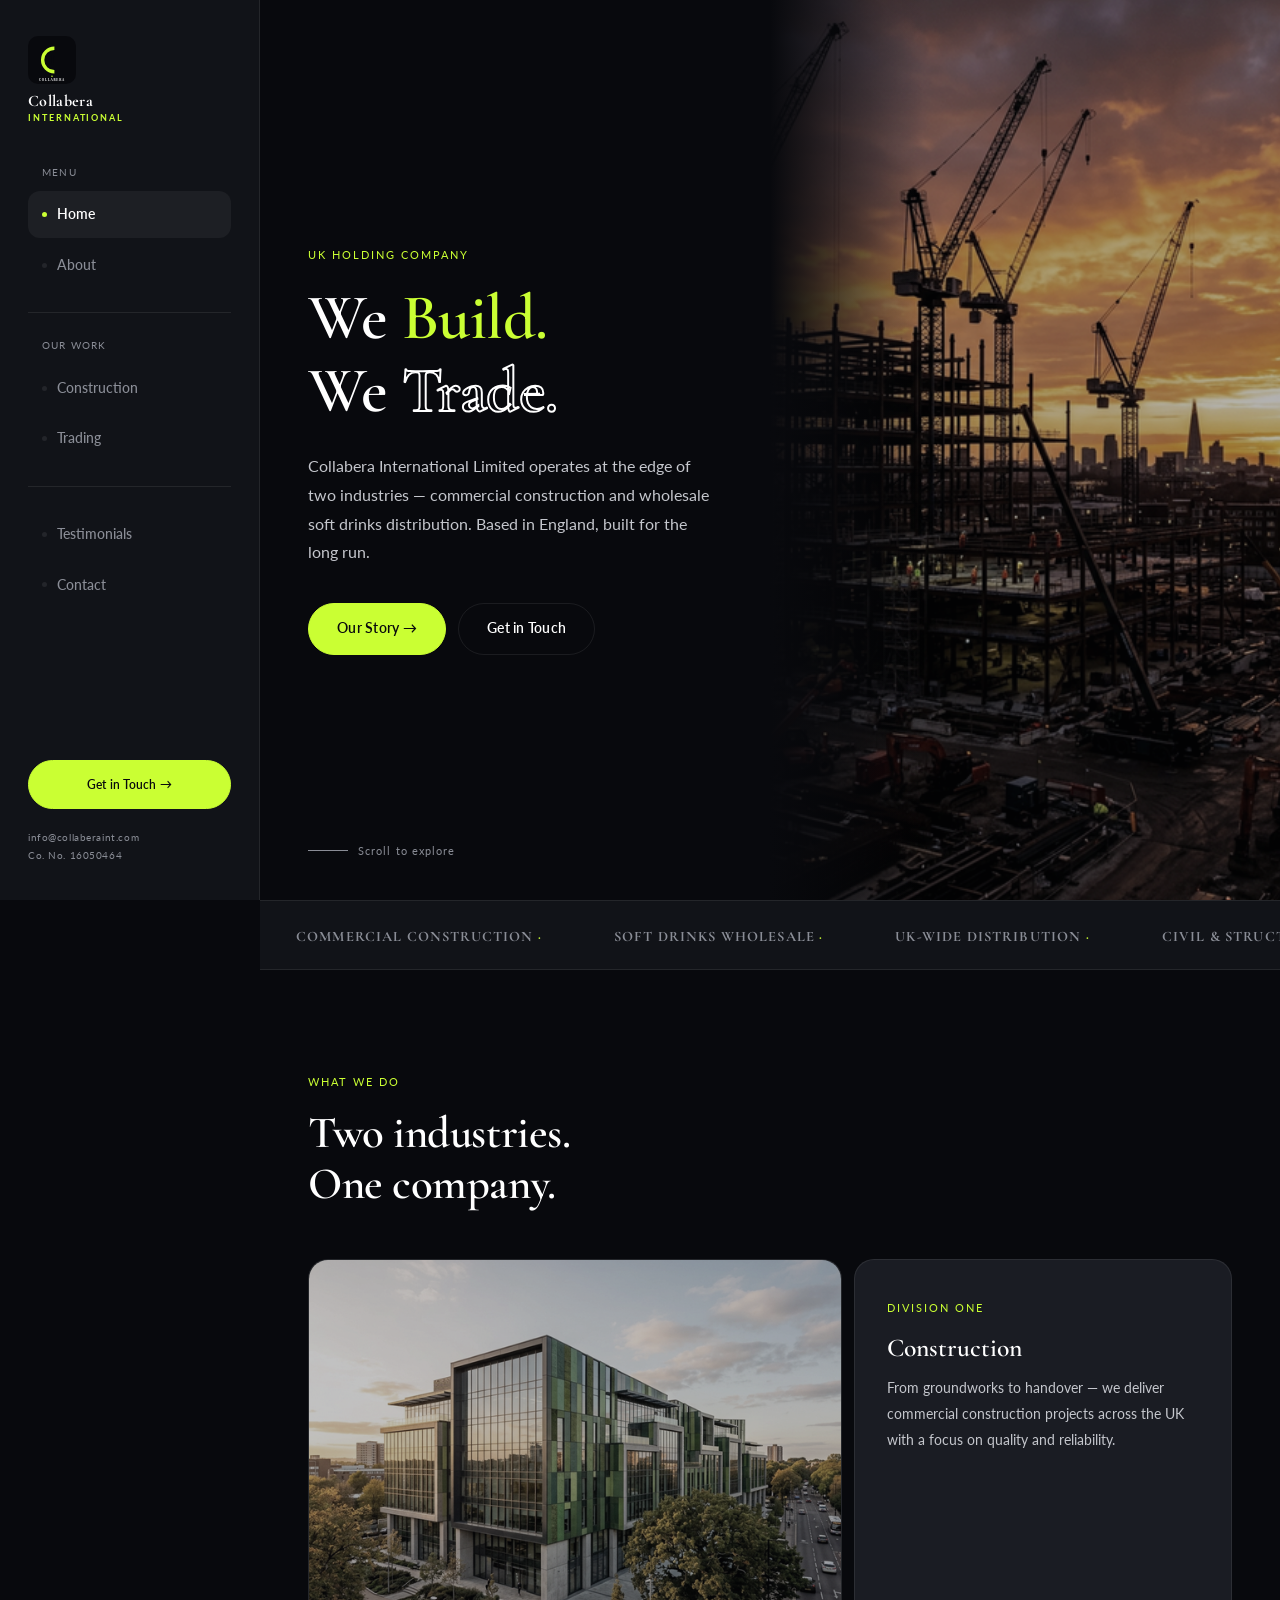
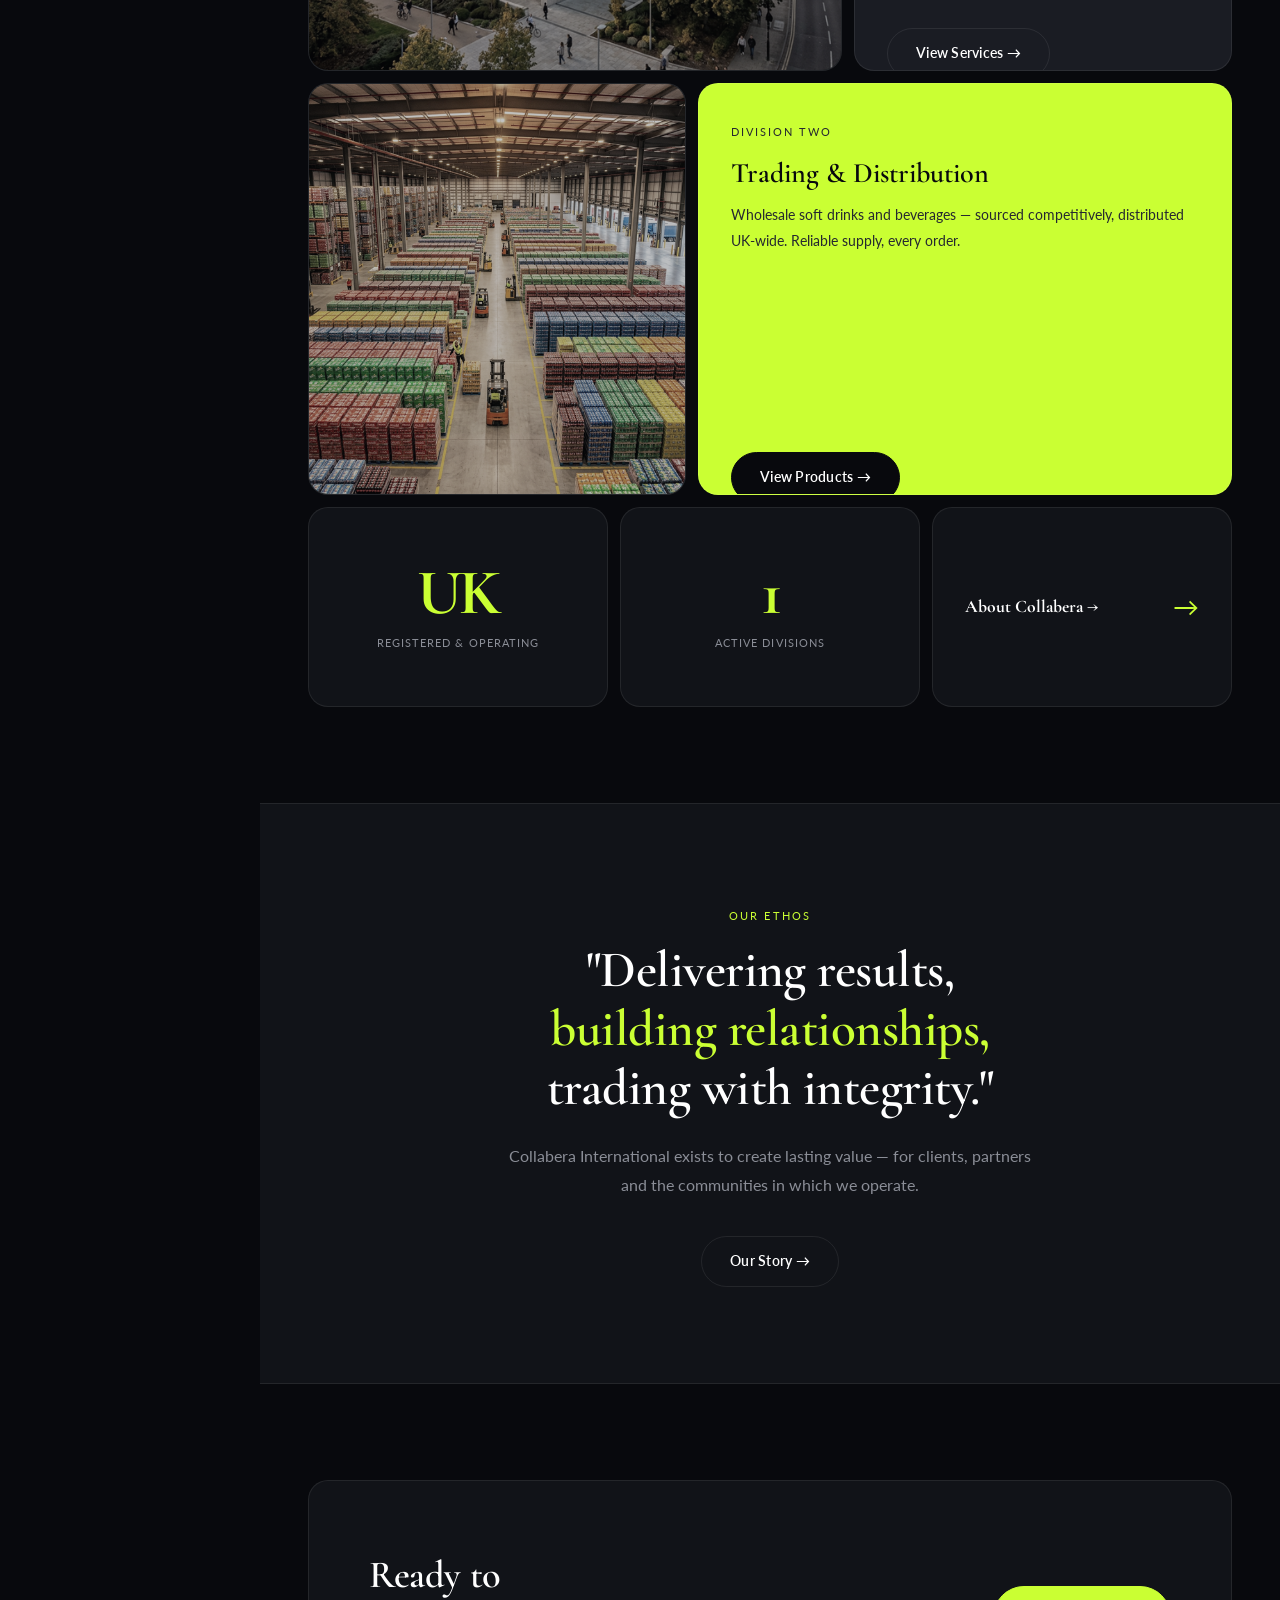
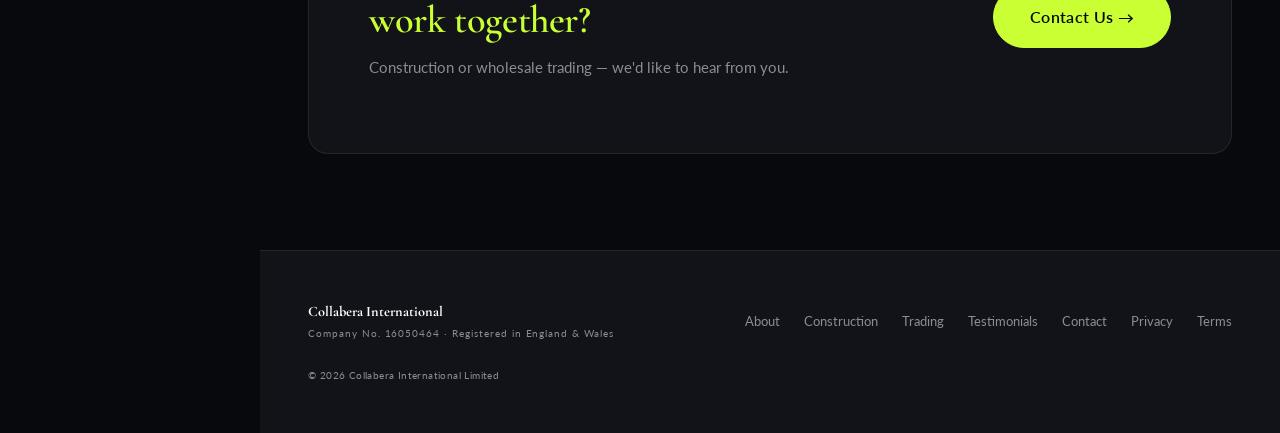
==== commit 72736063: "Add SVG logo mark — C-arc geometric symbol in lime" ====
--- a/index.html
+++ b/index.html
@@ -7,7 +7,7 @@
     <title>Collabera International — Construction &amp; Wholesale Trading</title>
     <meta name="description"
         content="Collabera International Limited — UK holding company active in commercial construction and wholesale soft drinks distribution.">
-    <link rel="icon" href="images/favicon.ico" type="image/x-icon">
+    <link rel="icon" href="images/logo.svg" type="image/svg+xml"><link rel="icon" href="images/favicon.ico" type="image/x-icon">
     <link rel="preconnect" href="https://fonts.googleapis.com">
     <link rel="preconnect" href="https://fonts.gstatic.com" crossorigin>
     <link
@@ -29,7 +29,7 @@
 
     <!-- SIDEBAR -->
     <aside class="sidebar">
-        <a href="index.html" class="sb-brand">Collabera<br><span class="sb-int">International</span></a>
+        <a href="index.html" class="sb-brand" style="margin-bottom:40px;"><img src="images/logo.svg" alt="Collabera International" style="width:48px;height:48px;border-radius:10px;display:block;margin-bottom:8px;"><span style="font-family:'Cormorant Garamond',serif;font-size:1rem;font-weight:700;color:#fff;letter-spacing:0.02em;display:block;line-height:1.2;">Collabera<span style="display:block;font-family:'Lato',sans-serif;font-size:0.55rem;font-weight:700;color:#CAFF33;letter-spacing:0.22em;text-transform:uppercase;margin-top:2px;">International</span></span></a>
         <nav class="sb-nav">
             <span class="sb-label">Menu</span>
             <a href="index.html" class="active"><span class="sb-dot"></span>Home</a>
--- a/css/collabera.css
+++ b/css/collabera.css
@@ -5,7 +5,7 @@
    Fonts: Syne (headings) + DM Mono (accents) + Inter (body)
    ============================================================ */
 
-@import url('https://fonts.googleapis.com/css2?family=Syne:wght@400;600;700;800&family=DM+Mono:wght@400;500&family=Inter:wght@300;400;500;600&display=swap');
+@import url('https://fonts.googleapis.com/css2?family=Cormorant+Garamond:ital,wght@0,400;0,500;0,600;0,700;1,400;1,600&family=Lato:wght@300;400;700&display=swap');
 
 /* ── Tokens ── */
 :root {
@@ -43,7 +43,7 @@
 }
 
 body {
-    font-family: 'Inter', sans-serif;
+    font-family: 'Lato', sans-serif;
     font-size: 16px;
     line-height: 1.75;
     color: var(--off-white);
@@ -84,25 +84,26 @@
 h3,
 h4,
 h5 {
-    font-family: 'Syne', sans-serif;
+    font-family: 'Cormorant Garamond', serif;
     color: var(--white);
     line-height: 1.1;
-    font-weight: 800;
+    font-weight: 600;
+    line-height: 1.15;
 }
 
 h1 {
-    font-size: clamp(2.6rem, 5vw, 5.5rem);
-    letter-spacing: -0.03em;
+    font-size: clamp(2.4rem, 5vw, 5rem);
+    letter-spacing: -0.01em;
 }
 
 h2 {
     font-size: clamp(2rem, 3.5vw, 3.4rem);
-    letter-spacing: -0.025em;
+    letter-spacing: -0.01em;
 }
 
 h3 {
     font-size: clamp(1.4rem, 2.2vw, 2rem);
-    letter-spacing: -0.02em;
+    letter-spacing: 0em;
 }
 
 h4 {
@@ -116,9 +117,9 @@
 }
 
 .tag {
-    font-family: 'DM Mono', monospace;
-    font-size: 0.72rem;
-    letter-spacing: 0.08em;
+    font-family: 'Lato', sans-serif;
+    font-size: 0.7rem;
+    letter-spacing: 0.18em;
     color: var(--lime);
     text-transform: uppercase;
     display: inline-block;
@@ -126,11 +127,11 @@
 }
 
 .tag::before {
-    content: '[ ';
+    content: '';
 }
 
 .tag::after {
-    content: ' ]';
+    content: '';
 }
 
 .lead {
@@ -211,7 +212,7 @@
     align-items: center;
     gap: 8px;
     padding: 13px 28px;
-    font-family: 'Inter', sans-serif;
+    font-family: 'Lato', sans-serif;
     font-size: 0.85rem;
     font-weight: 600;
     letter-spacing: 0.02em;
@@ -280,19 +281,19 @@
 }
 
 .sb-brand {
-    font-family: 'Syne', sans-serif;
+    font-family: 'Cormorant Garamond', serif;
     font-size: 1.05rem;
     font-weight: 800;
     color: var(--white);
     line-height: 1.2;
     display: block;
     margin-bottom: 48px;
-    letter-spacing: -0.02em;
+    letter-spacing: 0em;
 }
 
 .sb-brand .sb-int {
     display: block;
-    font-family: 'DM Mono', monospace;
+    font-family: 'Lato', sans-serif;
     font-size: 0.62rem;
     font-weight: 400;
     color: var(--lime);
@@ -313,7 +314,7 @@
     align-items: center;
     gap: 10px;
     padding: 11px 14px;
-    font-family: 'Inter', sans-serif;
+    font-family: 'Lato', sans-serif;
     font-size: 0.88rem;
     font-weight: 500;
     color: var(--grey);
@@ -353,7 +354,7 @@
 }
 
 .sb-label {
-    font-family: 'DM Mono', monospace;
+    font-family: 'Lato', sans-serif;
     font-size: 0.62rem;
     color: var(--grey);
     letter-spacing: 0.12em;
@@ -367,7 +368,7 @@
 }
 
 .sb-contact {
-    font-family: 'DM Mono', monospace;
+    font-family: 'Lato', sans-serif;
     font-size: 0.6rem;
     color: var(--grey);
     letter-spacing: 0.06em;
@@ -434,10 +435,10 @@
 }
 
 .mobile-overlay a {
-    font-family: 'Syne', sans-serif;
-    font-size: 2rem;
-    font-weight: 800;
-    letter-spacing: -0.02em;
+    font-family: 'Cormorant Garamond', serif;
+    font-size: 2.4rem;
+    font-weight: 600;
+    letter-spacing: 0em;
     color: var(--white);
 }
 
@@ -446,7 +447,7 @@
 }
 
 .mobile-overlay .mo-tag {
-    font-family: 'DM Mono', monospace;
+    font-family: 'Lato', sans-serif;
     font-size: 0.7rem;
     color: var(--grey);
     letter-spacing: 0.1em;
@@ -463,7 +464,7 @@
 }
 
 .mobile-overlay .mo-contact {
-    font-family: 'DM Mono', monospace;
+    font-family: 'Lato', sans-serif;
     font-size: 0.75rem;
     color: var(--grey);
     margin-top: 24px;
@@ -542,7 +543,7 @@
     display: flex;
     align-items: center;
     gap: 10px;
-    font-family: 'DM Mono', monospace;
+    font-family: 'Lato', sans-serif;
     font-size: 0.68rem;
     color: var(--grey);
     letter-spacing: 0.1em;
@@ -652,16 +653,16 @@
 }
 
 .bento-stat .big {
-    font-family: 'Syne', sans-serif;
-    font-size: 3.5rem;
-    font-weight: 800;
+    font-family: 'Cormorant Garamond', serif;
+    font-size: 4rem;
+    font-weight: 700;
     color: var(--lime);
     line-height: 1;
     letter-spacing: -0.04em;
 }
 
 .bento-stat .lbl {
-    font-family: 'DM Mono', monospace;
+    font-family: 'Lato', sans-serif;
     font-size: 0.68rem;
     color: var(--grey);
     letter-spacing: 0.1em;
@@ -680,10 +681,7 @@
     color: var(--black);
 }
 
-.bento-lime .tag::before,
-.bento-lime .tag::after {
-    color: var(--black-4);
-}
+
 
 .bento-dark3 {
     background: var(--black-3);
@@ -728,7 +726,7 @@
 }
 
 .marquee-item {
-    font-family: 'Syne', sans-serif;
+    font-family: 'Cormorant Garamond', serif;
     font-size: 0.9rem;
     font-weight: 700;
     text-transform: uppercase;
@@ -769,9 +767,9 @@
     position: absolute;
     bottom: -20px;
     left: -10px;
-    font-family: 'Syne', sans-serif;
+    font-family: 'Cormorant Garamond', serif;
     font-size: clamp(8rem, 18vw, 18rem);
-    font-weight: 800;
+    font-weight: 700;
     letter-spacing: -0.05em;
     color: rgba(255, 255, 255, 0.025);
     white-space: nowrap;
@@ -834,7 +832,7 @@
 }
 
 .srv-num {
-    font-family: 'DM Mono', monospace;
+    font-family: 'Lato', sans-serif;
     font-size: 0.72rem;
     color: var(--lime);
     letter-spacing: 0.08em;
@@ -904,7 +902,7 @@
     display: flex;
     align-items: center;
     justify-content: center;
-    font-family: 'Syne', sans-serif;
+    font-family: 'Cormorant Garamond', serif;
     font-weight: 800;
     font-size: 0.95rem;
     color: var(--black);
@@ -918,7 +916,7 @@
 }
 
 .testi-role {
-    font-family: 'DM Mono', monospace;
+    font-family: 'Lato', sans-serif;
     font-size: 0.65rem;
     color: var(--grey);
     letter-spacing: 0.06em;
@@ -940,7 +938,7 @@
 }
 
 .testi-division {
-    font-family: 'DM Mono', monospace;
+    font-family: 'Lato', sans-serif;
     font-size: 0.62rem;
     color: var(--grey);
     letter-spacing: 0.1em;
@@ -963,7 +961,7 @@
 }
 
 .contact-detail .cd-label {
-    font-family: 'DM Mono', monospace;
+    font-family: 'Lato', sans-serif;
     font-size: 0.65rem;
     color: var(--grey);
     letter-spacing: 0.1em;
@@ -1005,7 +1003,7 @@
 }
 
 .cform-group label {
-    font-family: 'DM Mono', monospace;
+    font-family: 'Lato', sans-serif;
     font-size: 0.65rem;
     color: var(--grey);
     letter-spacing: 0.1em;
@@ -1019,7 +1017,7 @@
     border: 1px solid var(--border);
     border-radius: var(--radius);
     padding: 14px 16px;
-    font-family: 'Inter', sans-serif;
+    font-family: 'Lato', sans-serif;
     font-size: 0.93rem;
     color: var(--white);
     outline: none;
@@ -1086,14 +1084,14 @@
 }
 
 .footer-brand-text {
-    font-family: 'Syne', sans-serif;
+    font-family: 'Cormorant Garamond', serif;
     font-size: 0.9rem;
     font-weight: 800;
     color: var(--white);
 }
 
 .footer-brand-text span {
-    font-family: 'DM Mono', monospace;
+    font-family: 'Lato', sans-serif;
     font-size: 0.6rem;
     font-weight: 400;
     color: var(--grey);
@@ -1118,7 +1116,7 @@
 }
 
 .footer-legal {
-    font-family: 'DM Mono', monospace;
+    font-family: 'Lato', sans-serif;
     font-size: 0.62rem;
     color: var(--grey);
     letter-spacing: 0.04em;
@@ -1130,7 +1128,7 @@
 }
 
 .legal-date {
-    font-family: 'DM Mono', monospace;
+    font-family: 'Lato', sans-serif;
     font-size: 0.68rem;
     color: var(--lime);
     letter-spacing: 0.08em;
@@ -1201,11 +1199,11 @@
 }
 
 .pl-brand {
-    font-family: 'Syne', sans-serif;
+    font-family: 'Cormorant Garamond', serif;
     font-size: 1.4rem;
     font-weight: 800;
     color: var(--white);
-    letter-spacing: -0.02em;
+    letter-spacing: 0em;
     margin-bottom: 6px;
 }
 
@@ -1214,7 +1212,7 @@
 }
 
 .pl-sub {
-    font-family: 'DM Mono', monospace;
+    font-family: 'Lato', sans-serif;
     font-size: 0.62rem;
     color: var(--grey);
     letter-spacing: 0.2em;
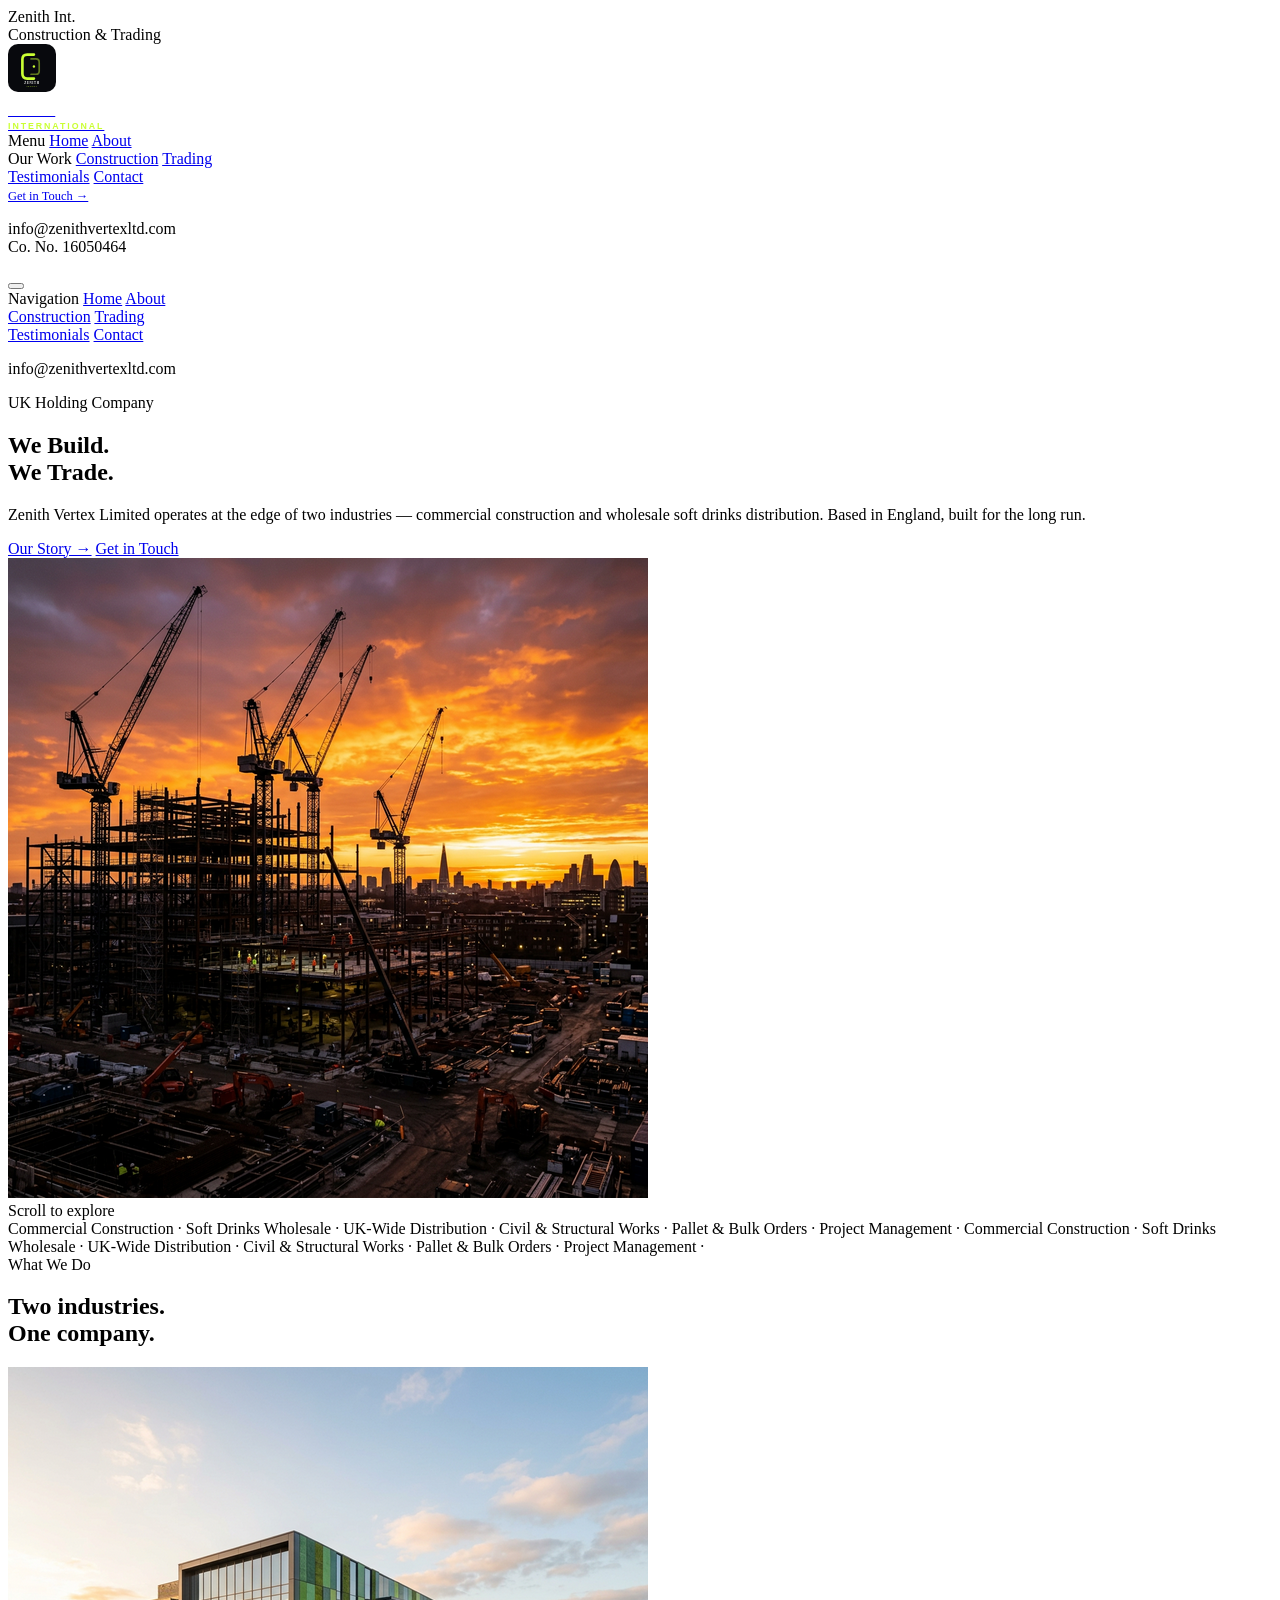
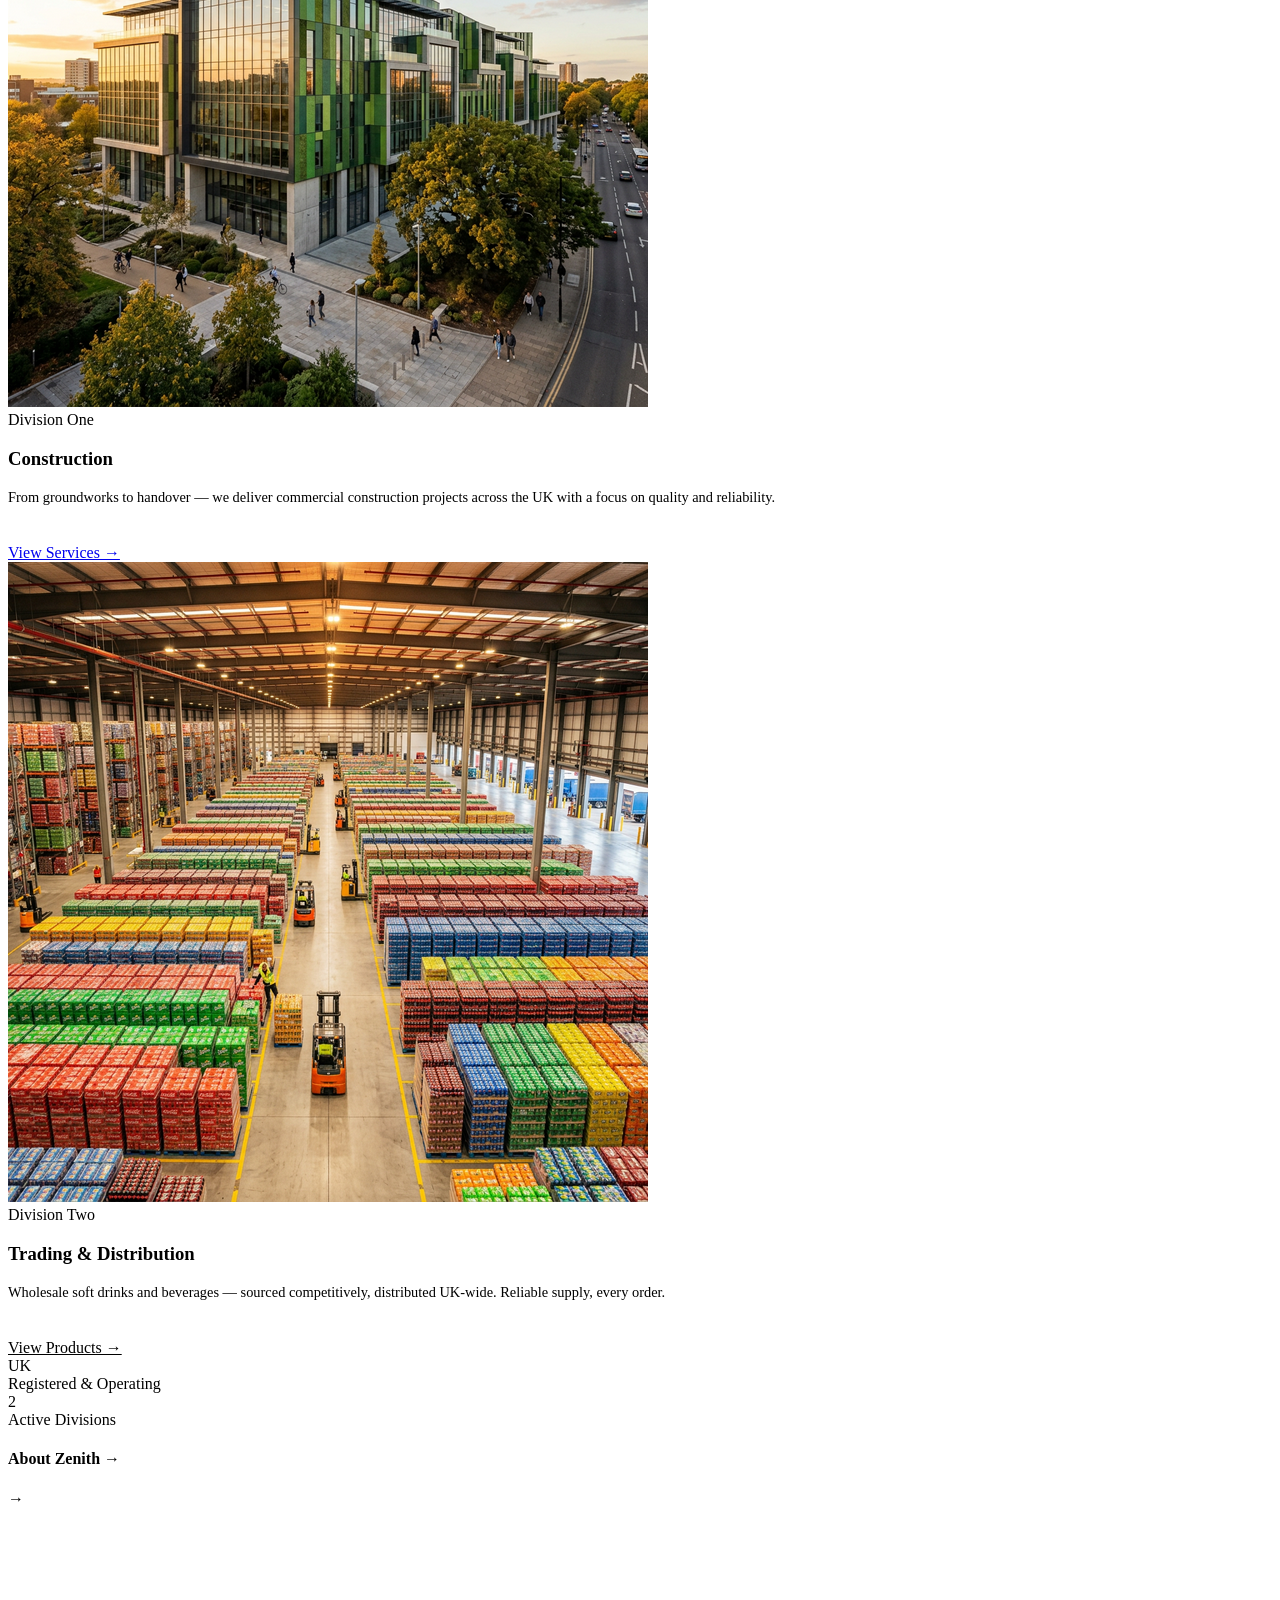
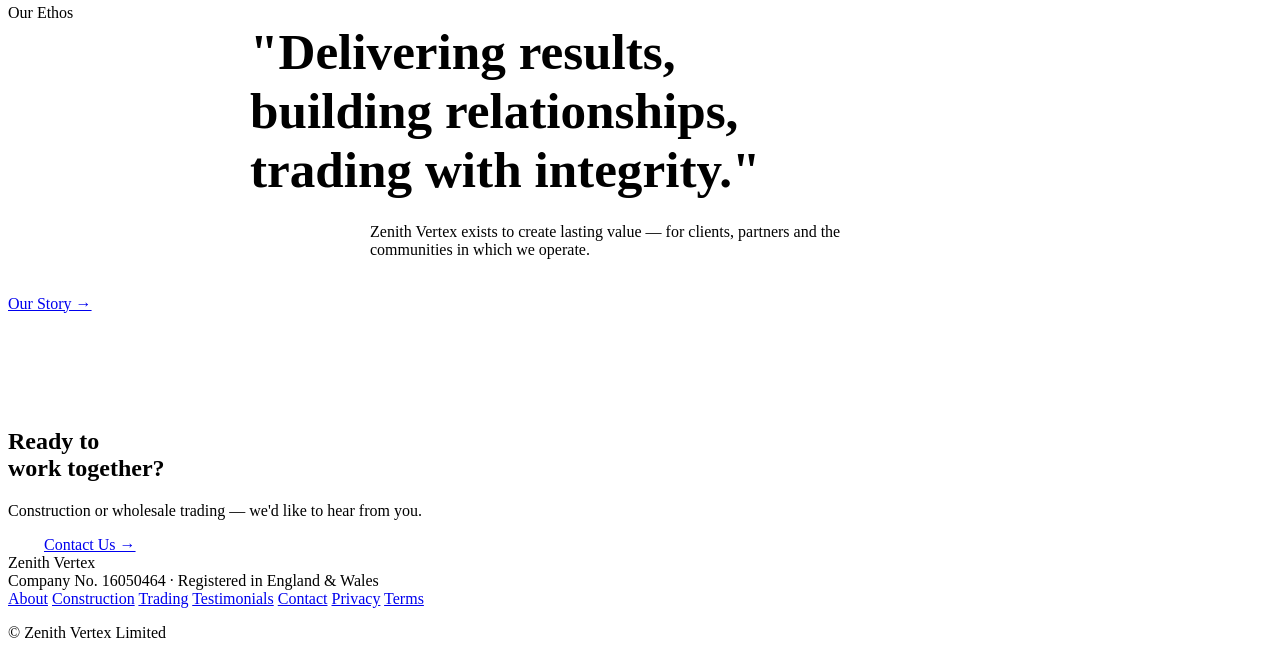
==== commit 22f7116f: "Rebrand: Collabera International to Zenith Vertex" ====
--- a/index.html
+++ b/index.html
@@ -1,26 +1,26 @@
-<!DOCTYPE html>
+﻿<!DOCTYPE html>
 <html lang="en">
 
 <head>
     <meta charset="UTF-8">
     <meta name="viewport" content="width=device-width, initial-scale=1.0">
-    <title>Collabera International — Construction &amp; Wholesale Trading</title>
+    <title>Zenith Vertex — Construction &amp; Wholesale Trading</title>
     <meta name="description"
-        content="Collabera International Limited — UK holding company active in commercial construction and wholesale soft drinks distribution.">
+        content="Zenith Vertex Limited — UK holding company active in commercial construction and wholesale soft drinks distribution.">
     <link rel="icon" href="images/logo.svg" type="image/svg+xml"><link rel="icon" href="images/favicon.ico" type="image/x-icon">
     <link rel="preconnect" href="https://fonts.googleapis.com">
     <link rel="preconnect" href="https://fonts.gstatic.com" crossorigin>
     <link
         href="https://fonts.googleapis.com/css2?family=Syne:wght@400;600;700;800&family=DM+Mono:wght@400;500&family=Inter:wght@300;400;500;600&display=swap"
         rel="stylesheet">
-    <link rel="stylesheet" href="css/collabera.css">
+    <link rel="stylesheet" href="css/Zenith.css">
 </head>
 
 <body>
 
     <!-- PRELOADER -->
     <div class="preloader" id="preloader">
-        <div class="pl-brand">Collabera <span>Int.</span></div>
+        <div class="pl-brand">Zenith <span>Int.</span></div>
         <div class="pl-sub">Construction &amp; Trading</div>
         <div class="pl-bar">
             <div class="pl-bar-fill"></div>
@@ -29,7 +29,7 @@
 
     <!-- SIDEBAR -->
     <aside class="sidebar">
-        <a href="index.html" class="sb-brand" style="margin-bottom:40px;"><img src="images/logo.svg" alt="Collabera International" style="width:48px;height:48px;border-radius:10px;display:block;margin-bottom:8px;"><span style="font-family:'Cormorant Garamond',serif;font-size:1rem;font-weight:700;color:#fff;letter-spacing:0.02em;display:block;line-height:1.2;">Collabera<span style="display:block;font-family:'Lato',sans-serif;font-size:0.55rem;font-weight:700;color:#CAFF33;letter-spacing:0.22em;text-transform:uppercase;margin-top:2px;">International</span></span></a>
+        <a href="index.html" class="sb-brand" style="margin-bottom:40px;"><img src="images/logo.svg" alt="Zenith Vertex" style="width:48px;height:48px;border-radius:10px;display:block;margin-bottom:8px;"><span style="font-family:'Cormorant Garamond',serif;font-size:1rem;font-weight:700;color:#fff;letter-spacing:0.02em;display:block;line-height:1.2;">Zenith<span style="display:block;font-family:'Lato',sans-serif;font-size:0.55rem;font-weight:700;color:#CAFF33;letter-spacing:0.22em;text-transform:uppercase;margin-top:2px;">International</span></span></a>
         <nav class="sb-nav">
             <span class="sb-label">Menu</span>
             <a href="index.html" class="active"><span class="sb-dot"></span>Home</a>
@@ -46,7 +46,7 @@
             <a href="contact.html" class="btn btn-lime"
                 style="width:100%; justify-content:center; font-size:0.78rem;">Get in Touch →</a>
         </div>
-        <p class="sb-contact">info@collaberaint.com<br>Co. No. 16050464</p>
+        <p class="sb-contact">info@zenithvertexltd.com<br>Co. No. 16050464</p>
     </aside>
 
     <!-- MOBILE MENU -->
@@ -63,7 +63,7 @@
         <div class="mo-sep"></div>
         <a href="testimonials.html">Testimonials</a>
         <a href="contact.html">Contact</a>
-        <p class="mo-contact">info@collaberaint.com</p>
+        <p class="mo-contact">info@zenithvertexltd.com</p>
     </div>
 
     <!-- MAIN -->
@@ -74,7 +74,7 @@
             <div class="hero-text">
                 <span class="tag">UK Holding Company</span>
                 <h1>We <span class="lime">Build.</span><br>We <span class="outline">Trade.</span></h1>
-                <p>Collabera International Limited operates at the edge of two industries — commercial construction and
+                <p>Zenith Vertex Limited operates at the edge of two industries — commercial construction and
                     wholesale soft drinks distribution. Based in England, built for the long run.</p>
                 <div class="hero-btns">
                     <a href="about.html" class="btn btn-lime">Our Story →</a>
@@ -82,7 +82,7 @@
                 </div>
             </div>
             <div class="hero-image">
-                <img src="images/hero_construction.png" alt="Collabera construction">
+                <img src="images/hero_construction.png" alt="Zenith construction">
             </div>
             <div class="hero-scroll-hint"><span class="hero-scroll-line"></span>Scroll to explore</div>
         </section>
@@ -164,7 +164,7 @@
                     <!-- Link to about -->
                     <div class="bento-item col-4 bento-link fade-up" style="cursor:pointer;"
                         onclick="window.location='about.html'">
-                        <h4>About Collabera →</h4>
+                        <h4>About Zenith →</h4>
                         <span class="bento-arrow">→</span>
                     </div>
                 </div>
@@ -179,7 +179,7 @@
                 <h2 style="max-width:780px; margin:0 auto 24px; font-size:clamp(1.8rem,4vw,3.2rem);">"Delivering
                     results,<br><span style="color:var(--lime);">building relationships,</span><br>trading with
                     integrity."</h2>
-                <p style="max-width:540px; margin:0 auto; color:var(--grey);">Collabera International exists to create
+                <p style="max-width:540px; margin:0 auto; color:var(--grey);">Zenith Vertex exists to create
                     lasting value — for clients, partners and the communities in which we operate.</p>
                 <div style="margin-top:36px;">
                     <a href="about.html" class="btn btn-outline">Our Story →</a>
@@ -205,7 +205,7 @@
         <footer class="site-footer">
             <div class="container">
                 <div class="footer-inner">
-                    <div class="footer-brand-text">Collabera International<br><span>Company No. 16050464 · Registered in
+                    <div class="footer-brand-text">Zenith Vertex<br><span>Company No. 16050464 · Registered in
                             England &amp; Wales</span></div>
                     <div class="footer-links">
                         <a href="about.html">About</a>
@@ -216,14 +216,14 @@
                         <a href="privacy.html">Privacy</a>
                         <a href="terms.html">Terms</a>
                     </div>
-                    <p class="footer-legal">&copy; <span id="year"></span> Collabera International Limited</p>
+                    <p class="footer-legal">&copy; <span id="year"></span> Zenith Vertex Limited</p>
                 </div>
             </div>
         </footer>
 
     </div><!-- /wrapper -->
 
-    <script src="js/collabera.js"></script>
+    <script src="js/Zenith.js"></script>
 </body>
 
 </html>
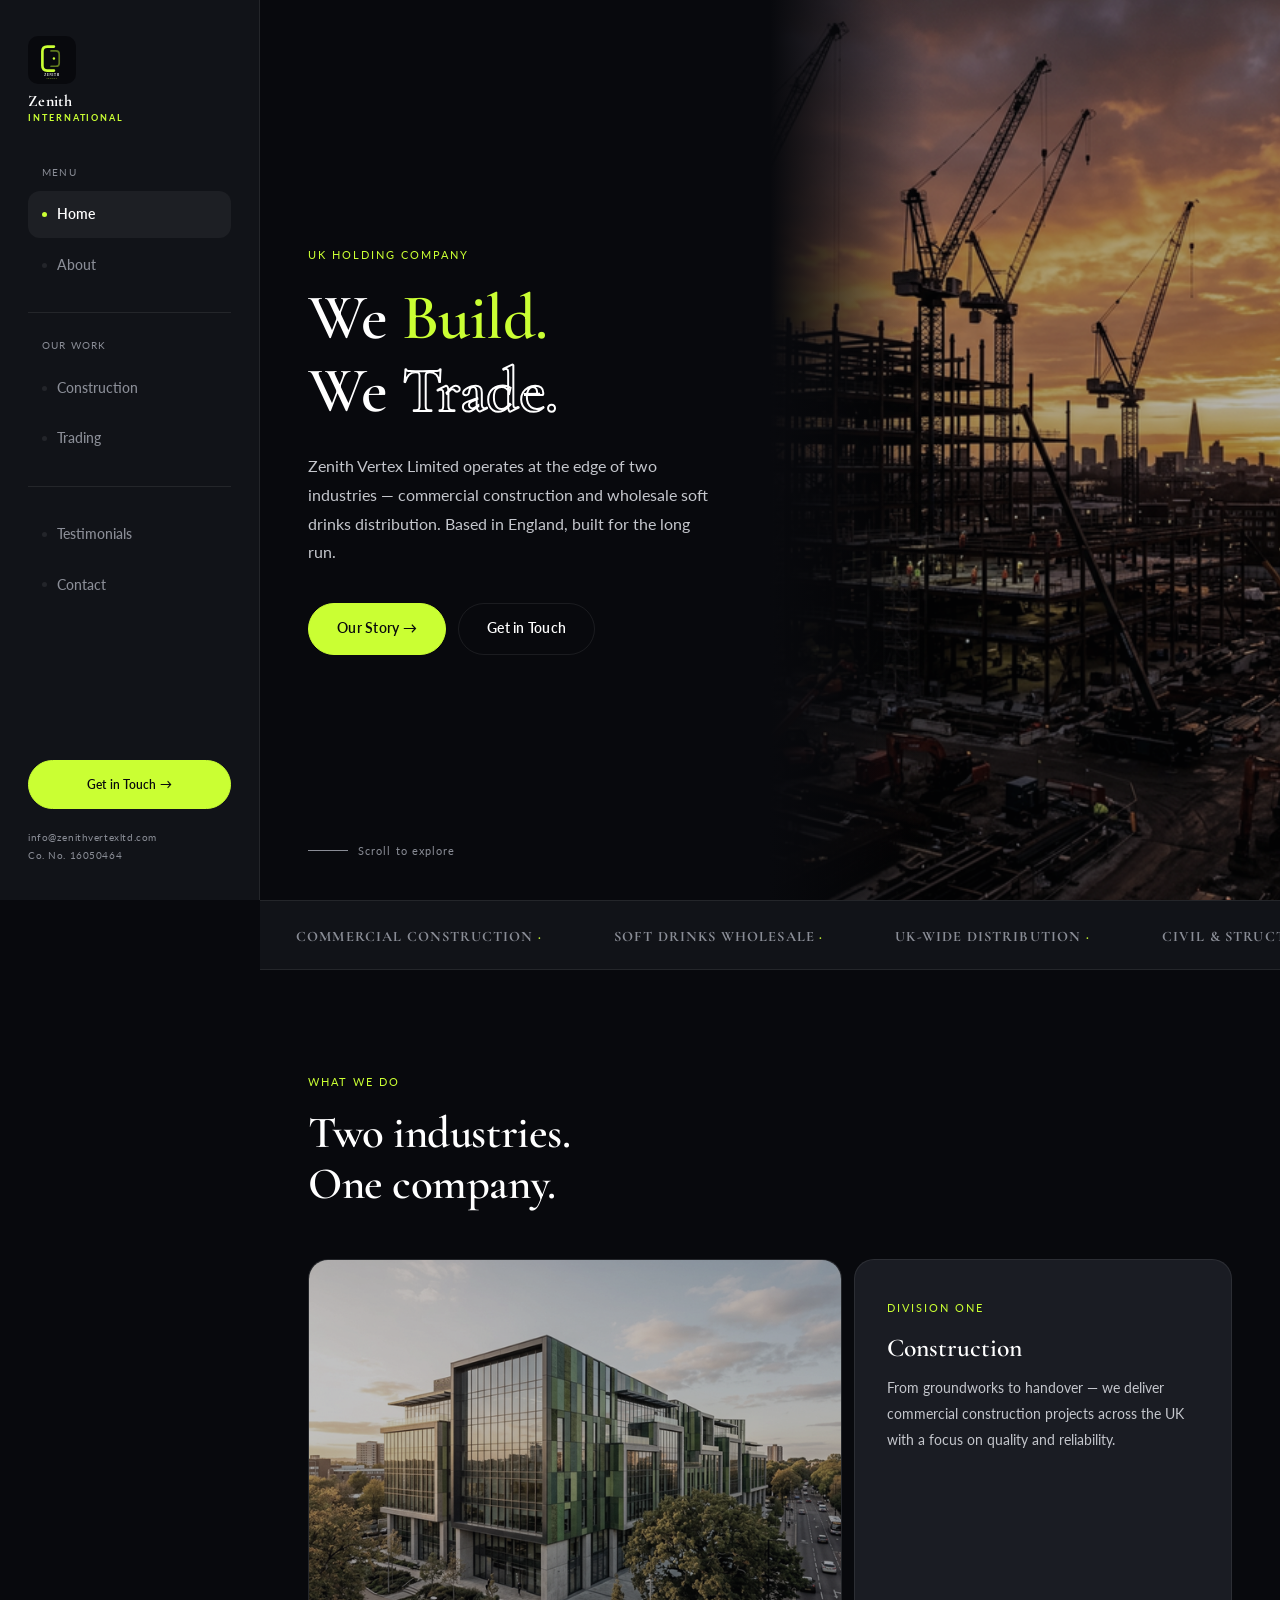
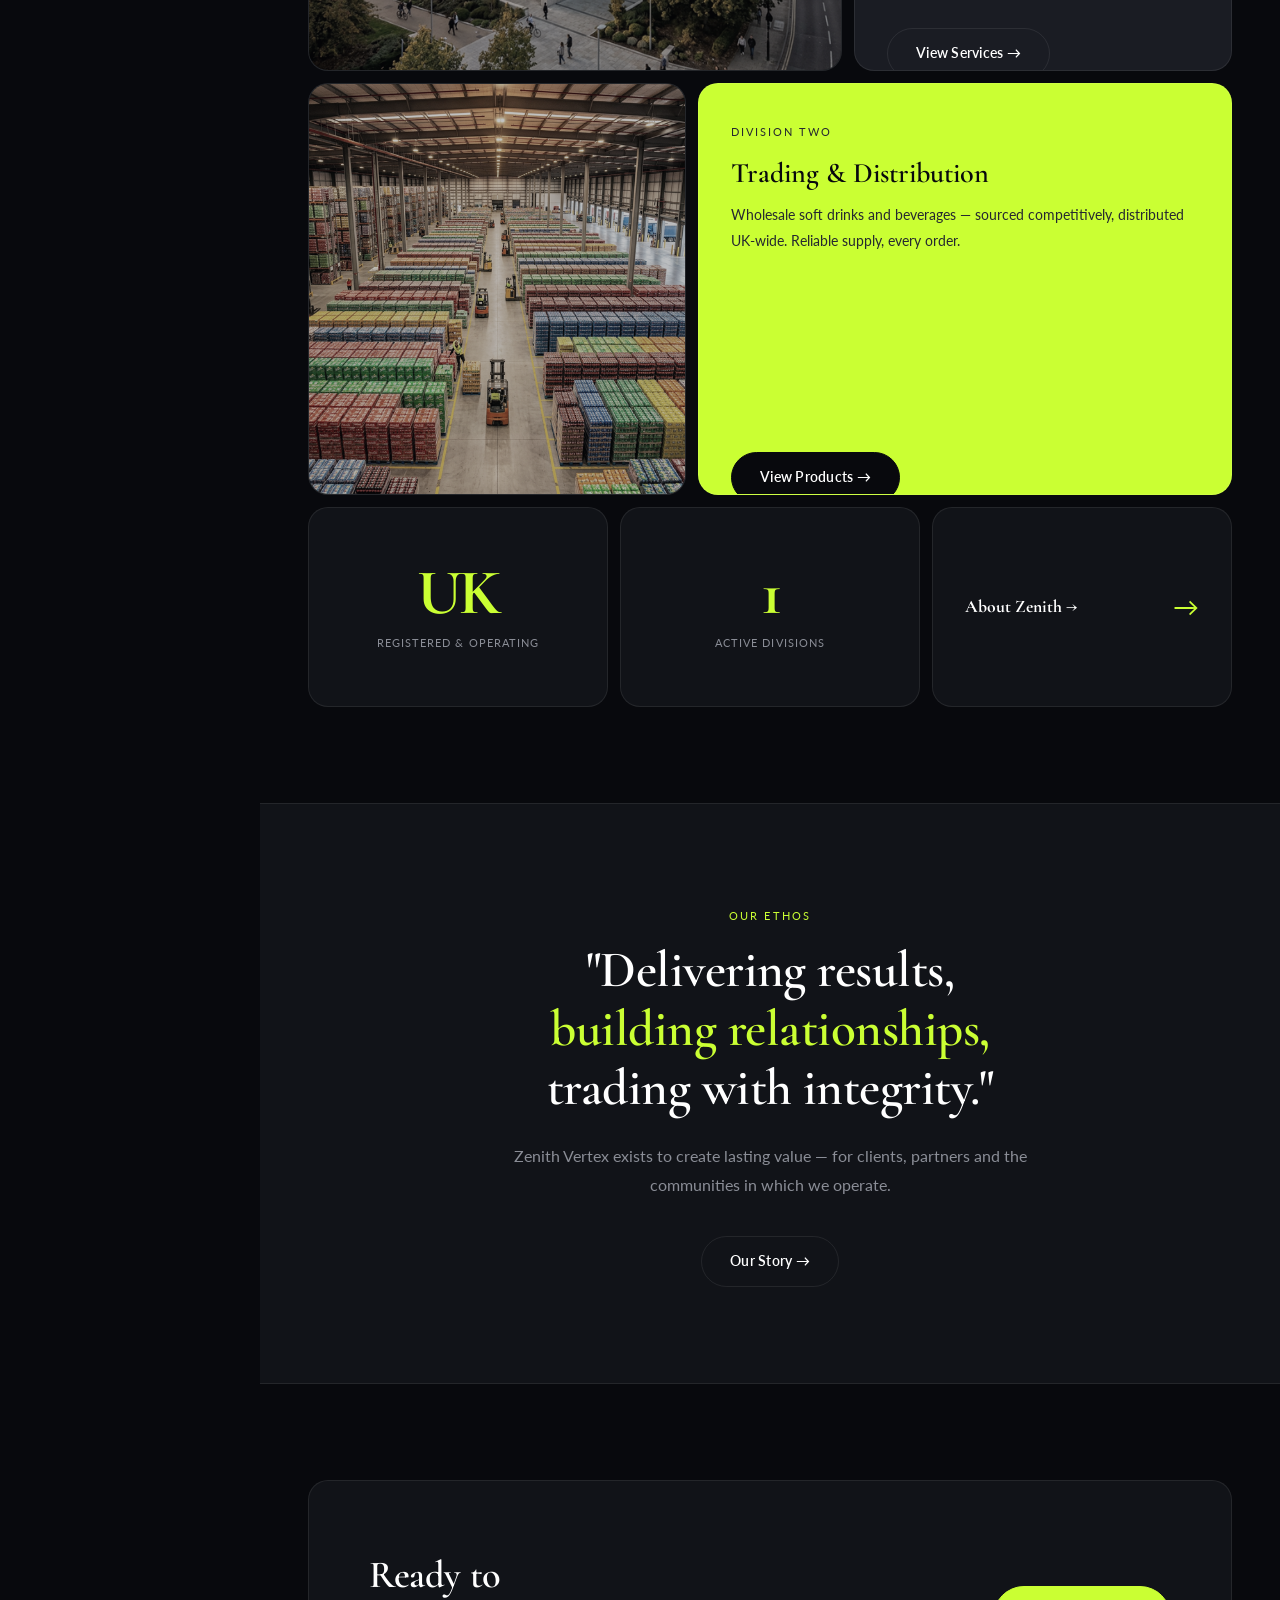
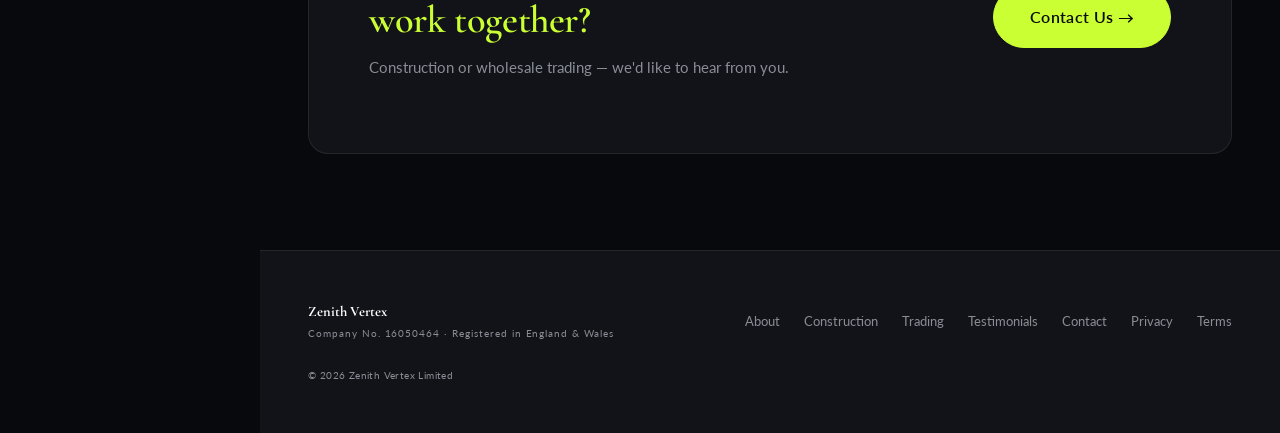
==== commit 288e4add: "Fix: correct CSS/JS file path casing (Zenith -> zenith)" ====
--- a/index.html
+++ b/index.html
@@ -13,7 +13,7 @@
     <link
         href="https://fonts.googleapis.com/css2?family=Syne:wght@400;600;700;800&family=DM+Mono:wght@400;500&family=Inter:wght@300;400;500;600&display=swap"
         rel="stylesheet">
-    <link rel="stylesheet" href="css/Zenith.css">
+    <link rel="stylesheet" href="css/zenith.css">
 </head>
 
 <body>
@@ -223,7 +223,7 @@
 
     </div><!-- /wrapper -->
 
-    <script src="js/Zenith.js"></script>
+    <script src="js/zenith.js"></script>
 </body>
 
 </html>
--- a/css/zenith.css
+++ b/css/zenith.css
@@ -0,0 +1,1396 @@
+﻿/* ============================================================
+   ZENITH VERTEX — Super Modern Rebuild
+   Layout: Fixed left sidebar nav (260px) + main scrollable
+   Palette: Near-Black #08090D, Electric Lime #CAFF33, White
+   Fonts: Syne (headings) + DM Mono (accents) + Inter (body)
+   ============================================================ */
+
+@import url('https://fonts.googleapis.com/css2?family=Cormorant+Garamond:ital,wght@0,400;0,500;0,600;0,700;1,400;1,600&family=Lato:wght@300;400;700&display=swap');
+
+/* ── Tokens ── */
+:root {
+    --black: #08090D;
+    --black-2: #111318;
+    --black-3: #1A1C23;
+    --black-4: #252830;
+    --lime: #CAFF33;
+    --lime-dim: #A8D925;
+    --white: #FFFFFF;
+    --off-white: #F2F2EF;
+    --grey: #8A8D96;
+    --grey-lt: #C4C6CC;
+    --border: rgba(255, 255, 255, 0.08);
+    --border-lime: rgba(202, 255, 51, 0.25);
+    --sidebar-w: 260px;
+    --radius: 12px;
+    --radius-lg: 20px;
+    --t: 0.28s ease;
+    --shadow: 0 4px 24px rgba(0, 0, 0, 0.5);
+    --glow: 0 0 40px rgba(202, 255, 51, 0.12);
+}
+
+/* ── Reset ── */
+*,
+*::before,
+*::after {
+    box-sizing: border-box;
+    margin: 0;
+    padding: 0;
+}
+
+html {
+    scroll-behavior: smooth;
+}
+
+body {
+    font-family: 'Lato', sans-serif;
+    font-size: 16px;
+    line-height: 1.75;
+    color: var(--off-white);
+    background: var(--black);
+    -webkit-font-smoothing: antialiased;
+    overflow-x: hidden;
+}
+
+img {
+    max-width: 100%;
+    height: auto;
+    display: block;
+}
+
+a {
+    text-decoration: none;
+    color: inherit;
+    transition: color var(--t);
+}
+
+ul {
+    list-style: none;
+}
+
+p {
+    color: var(--grey-lt);
+    line-height: 1.8;
+    margin-bottom: 1.1rem;
+}
+
+p:last-child {
+    margin-bottom: 0;
+}
+
+/* ── Typography ── */
+h1,
+h2,
+h3,
+h4,
+h5 {
+    font-family: 'Cormorant Garamond', serif;
+    color: var(--white);
+    line-height: 1.1;
+    font-weight: 600;
+    line-height: 1.15;
+}
+
+h1 {
+    font-size: clamp(2.4rem, 5vw, 5rem);
+    letter-spacing: -0.01em;
+}
+
+h2 {
+    font-size: clamp(2rem, 3.5vw, 3.4rem);
+    letter-spacing: -0.01em;
+}
+
+h3 {
+    font-size: clamp(1.4rem, 2.2vw, 2rem);
+    letter-spacing: 0em;
+}
+
+h4 {
+    font-size: 1.15rem;
+    font-weight: 700;
+}
+
+h5 {
+    font-size: 0.95rem;
+    font-weight: 700;
+}
+
+.tag {
+    font-family: 'Lato', sans-serif;
+    font-size: 0.7rem;
+    letter-spacing: 0.18em;
+    color: var(--lime);
+    text-transform: uppercase;
+    display: inline-block;
+    margin-bottom: 16px;
+}
+
+.tag::before {
+    content: '';
+}
+
+.tag::after {
+    content: '';
+}
+
+.lead {
+    font-size: 1.05rem;
+    color: var(--grey-lt);
+    line-height: 1.8;
+}
+
+/* ── Layout ── */
+.wrapper {
+    margin-left: var(--sidebar-w);
+    min-height: 100vh;
+}
+
+.container {
+    max-width: 1100px;
+    margin: 0 auto;
+    padding: 0 48px;
+}
+
+.container-wide {
+    max-width: 1400px;
+    margin: 0 auto;
+    padding: 0 48px;
+}
+
+.section {
+    padding: 96px 0;
+}
+
+.section-lg {
+    padding: 130px 0;
+}
+
+.mt-16 {
+    margin-top: 16px;
+}
+
+.mt-24 {
+    margin-top: 24px;
+}
+
+.mt-32 {
+    margin-top: 32px;
+}
+
+.mt-48 {
+    margin-top: 48px;
+}
+
+.mb-16 {
+    margin-bottom: 16px;
+}
+
+.mb-24 {
+    margin-bottom: 24px;
+}
+
+.mb-48 {
+    margin-bottom: 48px;
+}
+
+.text-center {
+    text-align: center;
+}
+
+.text-lime {
+    color: var(--lime);
+}
+
+.text-grey {
+    color: var(--grey);
+}
+
+/* ── Buttons ── */
+.btn {
+    display: inline-flex;
+    align-items: center;
+    gap: 8px;
+    padding: 13px 28px;
+    font-family: 'Lato', sans-serif;
+    font-size: 0.85rem;
+    font-weight: 600;
+    letter-spacing: 0.02em;
+    cursor: pointer;
+    border: 1.5px solid transparent;
+    border-radius: 50px;
+    transition: all var(--t);
+}
+
+.btn-lime {
+    background: var(--lime);
+    color: var(--black);
+    border-color: var(--lime);
+}
+
+.btn-lime:hover {
+    background: transparent;
+    color: var(--lime);
+    transform: translateY(-2px);
+    box-shadow: var(--glow);
+}
+
+.btn-outline {
+    background: transparent;
+    color: var(--white);
+    border-color: var(--border);
+}
+
+.btn-outline:hover {
+    border-color: var(--lime);
+    color: var(--lime);
+    transform: translateY(-2px);
+}
+
+.btn-ghost {
+    background: rgba(255, 255, 255, 0.05);
+    color: var(--white);
+    border-color: var(--border);
+}
+
+.btn-ghost:hover {
+    background: var(--lime);
+    color: var(--black);
+    border-color: var(--lime);
+}
+
+.btn-icon {
+    width: 18px;
+    height: 18px;
+}
+
+/* ── SIDEBAR ── */
+.sidebar {
+    position: fixed;
+    top: 0;
+    left: 0;
+    width: var(--sidebar-w);
+    height: 100vh;
+    z-index: 100;
+    background: var(--black-2);
+    border-right: 1px solid var(--border);
+    display: flex;
+    flex-direction: column;
+    padding: 36px 28px;
+    overflow: hidden;
+}
+
+.sb-brand {
+    font-family: 'Cormorant Garamond', serif;
+    font-size: 1.05rem;
+    font-weight: 800;
+    color: var(--white);
+    line-height: 1.2;
+    display: block;
+    margin-bottom: 48px;
+    letter-spacing: 0em;
+}
+
+.sb-brand .sb-int {
+    display: block;
+    font-family: 'Lato', sans-serif;
+    font-size: 0.62rem;
+    font-weight: 400;
+    color: var(--lime);
+    letter-spacing: 0.14em;
+    text-transform: uppercase;
+    margin-top: 2px;
+}
+
+.sb-nav {
+    flex: 1;
+    display: flex;
+    flex-direction: column;
+    gap: 4px;
+}
+
+.sb-nav a {
+    display: flex;
+    align-items: center;
+    gap: 10px;
+    padding: 11px 14px;
+    font-family: 'Lato', sans-serif;
+    font-size: 0.88rem;
+    font-weight: 500;
+    color: var(--grey);
+    border-radius: var(--radius);
+    transition: all var(--t);
+    position: relative;
+}
+
+.sb-nav a .sb-dot {
+    width: 5px;
+    height: 5px;
+    border-radius: 50%;
+    background: var(--border);
+    flex-shrink: 0;
+    transition: background var(--t);
+}
+
+.sb-nav a:hover,
+.sb-nav a.active {
+    color: var(--white);
+    background: rgba(255, 255, 255, 0.05);
+}
+
+.sb-nav a:hover .sb-dot,
+.sb-nav a.active .sb-dot {
+    background: var(--lime);
+}
+
+.sb-nav a.active {
+    font-weight: 600;
+}
+
+.sb-divider {
+    height: 1px;
+    background: var(--border);
+    margin: 20px 0;
+}
+
+.sb-label {
+    font-family: 'Lato', sans-serif;
+    font-size: 0.62rem;
+    color: var(--grey);
+    letter-spacing: 0.12em;
+    text-transform: uppercase;
+    padding: 0 14px;
+    margin-bottom: 6px;
+}
+
+.sb-cta {
+    margin-top: 24px;
+}
+
+.sb-contact {
+    font-family: 'Lato', sans-serif;
+    font-size: 0.6rem;
+    color: var(--grey);
+    letter-spacing: 0.06em;
+    margin-top: 20px;
+    line-height: 1.8;
+}
+
+/* ── Mobile menu button ── */
+.menu-btn {
+    display: none;
+    position: fixed;
+    top: 20px;
+    right: 20px;
+    z-index: 200;
+    width: 44px;
+    height: 44px;
+    background: var(--black-2);
+    border: 1px solid var(--border);
+    border-radius: 50%;
+    cursor: pointer;
+    flex-direction: column;
+    align-items: center;
+    justify-content: center;
+    gap: 5px;
+}
+
+.menu-btn span {
+    display: block;
+    width: 20px;
+    height: 1.5px;
+    background: var(--white);
+    border-radius: 2px;
+    transition: all var(--t);
+}
+
+.menu-btn.open span:nth-child(1) {
+    transform: translateY(6.5px) rotate(45deg);
+}
+
+.menu-btn.open span:nth-child(2) {
+    opacity: 0;
+}
+
+.menu-btn.open span:nth-child(3) {
+    transform: translateY(-6.5px) rotate(-45deg);
+}
+
+/* ── Mobile overlay nav ── */
+.mobile-overlay {
+    display: none;
+    position: fixed;
+    inset: 0;
+    z-index: 150;
+    background: var(--black);
+    flex-direction: column;
+    align-items: flex-start;
+    justify-content: center;
+    padding: 60px 40px;
+    gap: 8px;
+}
+
+.mobile-overlay.open {
+    display: flex;
+}
+
+.mobile-overlay a {
+    font-family: 'Cormorant Garamond', serif;
+    font-size: 2.4rem;
+    font-weight: 600;
+    letter-spacing: 0em;
+    color: var(--white);
+}
+
+.mobile-overlay a:hover {
+    color: var(--lime);
+}
+
+.mobile-overlay .mo-tag {
+    font-family: 'Lato', sans-serif;
+    font-size: 0.7rem;
+    color: var(--grey);
+    letter-spacing: 0.1em;
+    text-transform: uppercase;
+    margin-bottom: 20px;
+    margin-top: 0;
+}
+
+.mobile-overlay .mo-sep {
+    width: 40px;
+    height: 1px;
+    background: var(--border);
+    margin: 16px 0;
+}
+
+.mobile-overlay .mo-contact {
+    font-family: 'Lato', sans-serif;
+    font-size: 0.75rem;
+    color: var(--grey);
+    margin-top: 24px;
+}
+
+/* ── HOMEPAGE HERO ── */
+.hero-home {
+    min-height: 100vh;
+    display: grid;
+    grid-template-columns: 1fr 1fr;
+    position: relative;
+    overflow: hidden;
+}
+
+.hero-text {
+    display: flex;
+    flex-direction: column;
+    justify-content: center;
+    padding: 80px 60px 80px 48px;
+    position: relative;
+    z-index: 2;
+}
+
+.hero-text h1 {
+    margin-bottom: 24px;
+}
+
+.hero-text h1 .lime {
+    color: var(--lime);
+}
+
+.hero-text h1 .outline {
+    -webkit-text-stroke: 2px var(--white);
+    color: transparent;
+}
+
+.hero-text p {
+    max-width: 420px;
+    font-size: 1rem;
+    margin-bottom: 36px;
+}
+
+.hero-btns {
+    display: flex;
+    gap: 12px;
+    flex-wrap: wrap;
+}
+
+.hero-image {
+    position: relative;
+    overflow: hidden;
+}
+
+.hero-image img {
+    width: 100%;
+    height: 100%;
+    object-fit: cover;
+    opacity: 0.7;
+    filter: saturate(0.6);
+    transition: transform 8s ease;
+}
+
+.hero-image::after {
+    content: '';
+    position: absolute;
+    inset: 0;
+    background: linear-gradient(to right, var(--black) 0%, transparent 30%);
+    pointer-events: none;
+}
+
+.hero-scroll-hint {
+    position: absolute;
+    bottom: 40px;
+    left: 48px;
+    z-index: 3;
+    display: flex;
+    align-items: center;
+    gap: 10px;
+    font-family: 'Lato', sans-serif;
+    font-size: 0.68rem;
+    color: var(--grey);
+    letter-spacing: 0.1em;
+}
+
+.hero-scroll-line {
+    width: 40px;
+    height: 1px;
+    background: var(--grey);
+}
+
+/* ── BENTO GRID ── */
+.bento {
+    display: grid;
+    grid-template-columns: repeat(12, 1fr);
+    grid-auto-rows: 200px;
+    gap: 12px;
+}
+
+.bento-item {
+    background: var(--black-2);
+    border: 1px solid var(--border);
+    border-radius: var(--radius-lg);
+    padding: 32px;
+    overflow: hidden;
+    position: relative;
+    transition: border-color var(--t), transform var(--t);
+}
+
+.bento-item:hover {
+    border-color: var(--border-lime);
+    transform: translateY(-3px);
+}
+
+/* Spans */
+.col-8 {
+    grid-column: span 8;
+}
+
+.col-7 {
+    grid-column: span 7;
+}
+
+.col-6 {
+    grid-column: span 6;
+}
+
+.col-5 {
+    grid-column: span 5;
+}
+
+.col-4 {
+    grid-column: span 4;
+}
+
+.col-12 {
+    grid-column: span 12;
+}
+
+.row-2 {
+    grid-row: span 2;
+}
+
+.row-3 {
+    grid-row: span 3;
+}
+
+/* Special bento cells */
+.bento-hero-text {
+    display: flex;
+    flex-direction: column;
+    justify-content: flex-end;
+}
+
+.bento-hero-text h3 {
+    font-size: clamp(1.3rem, 2vw, 1.8rem);
+    margin-bottom: 8px;
+}
+
+.bento-hero-text p {
+    font-size: 0.9rem;
+    margin: 0;
+}
+
+.bento-img {
+    padding: 0;
+}
+
+.bento-img img {
+    width: 100%;
+    height: 100%;
+    object-fit: cover;
+    opacity: 0.75;
+    filter: saturate(0.5);
+}
+
+.bento-img:hover img {
+    opacity: 0.9;
+    filter: saturate(0.7);
+}
+
+.bento-stat {
+    display: flex;
+    flex-direction: column;
+    justify-content: center;
+    text-align: center;
+}
+
+.bento-stat .big {
+    font-family: 'Cormorant Garamond', serif;
+    font-size: 4rem;
+    font-weight: 700;
+    color: var(--lime);
+    line-height: 1;
+    letter-spacing: -0.04em;
+}
+
+.bento-stat .lbl {
+    font-family: 'Lato', sans-serif;
+    font-size: 0.68rem;
+    color: var(--grey);
+    letter-spacing: 0.1em;
+    text-transform: uppercase;
+    margin-top: 8px;
+}
+
+.bento-lime {
+    background: var(--lime);
+    border-color: var(--lime);
+}
+
+.bento-lime h3,
+.bento-lime p,
+.bento-lime .tag {
+    color: var(--black);
+}
+
+
+
+.bento-dark3 {
+    background: var(--black-3);
+}
+
+.bento-link {
+    display: flex;
+    align-items: center;
+    justify-content: space-between;
+    flex-direction: row;
+}
+
+.bento-link h4 {
+    color: var(--white);
+    font-size: 1.1rem;
+}
+
+.bento-arrow {
+    font-size: 1.6rem;
+    color: var(--lime);
+    transition: transform var(--t);
+}
+
+.bento-item:hover .bento-arrow {
+    transform: translateX(4px);
+}
+
+/* ── MARQUEE ── */
+.marquee-wrap {
+    overflow: hidden;
+    border-top: 1px solid var(--border);
+    border-bottom: 1px solid var(--border);
+    padding: 20px 0;
+    background: var(--black-2);
+    white-space: nowrap;
+}
+
+.marquee-track {
+    display: inline-flex;
+    gap: 0;
+    animation: marquee 22s linear infinite;
+}
+
+.marquee-item {
+    font-family: 'Cormorant Garamond', serif;
+    font-size: 0.9rem;
+    font-weight: 700;
+    text-transform: uppercase;
+    letter-spacing: 0.08em;
+    color: var(--grey);
+    padding: 0 36px;
+}
+
+.marquee-item span {
+    color: var(--lime);
+}
+
+@keyframes marquee {
+    from {
+        transform: translateX(0);
+    }
+
+    to {
+        transform: translateX(-50%);
+    }
+}
+
+/* ── FULL-SCREEN SECTION HEADER ── */
+.page-intro {
+    min-height: 60vh;
+    display: flex;
+    flex-direction: column;
+    justify-content: flex-end;
+    padding-bottom: 64px;
+    background: var(--black);
+    border-bottom: 1px solid var(--border);
+    position: relative;
+    overflow: hidden;
+}
+
+.page-intro::before {
+    content: attr(data-bg-text);
+    position: absolute;
+    bottom: -20px;
+    left: -10px;
+    font-family: 'Cormorant Garamond', serif;
+    font-size: clamp(8rem, 18vw, 18rem);
+    font-weight: 700;
+    letter-spacing: -0.05em;
+    color: rgba(255, 255, 255, 0.025);
+    white-space: nowrap;
+    line-height: 1;
+    user-select: none;
+    pointer-events: none;
+}
+
+.page-intro .container {
+    position: relative;
+    z-index: 2;
+}
+
+.page-intro h1 {
+    margin-bottom: 20px;
+    max-width: 800px;
+}
+
+.page-intro p {
+    max-width: 560px;
+}
+
+/* ── SERVICE LIST (horizontal scroll cards) ── */
+.service-scroll {
+    display: grid;
+    grid-template-columns: repeat(3, 1fr);
+    gap: 16px;
+}
+
+.srv-card {
+    background: var(--black-2);
+    border: 1px solid var(--border);
+    border-radius: var(--radius-lg);
+    padding: 36px 28px;
+    transition: all var(--t);
+    position: relative;
+    overflow: hidden;
+}
+
+.srv-card::before {
+    content: '';
+    position: absolute;
+    top: 0;
+    left: 0;
+    right: 0;
+    height: 2px;
+    background: var(--lime);
+    transform: scaleX(0);
+    transform-origin: left;
+    transition: transform var(--t);
+}
+
+.srv-card:hover::before {
+    transform: scaleX(1);
+}
+
+.srv-card:hover {
+    border-color: var(--border-lime);
+    background: var(--black-3);
+}
+
+.srv-num {
+    font-family: 'Lato', sans-serif;
+    font-size: 0.72rem;
+    color: var(--lime);
+    letter-spacing: 0.08em;
+    margin-bottom: 20px;
+    display: block;
+}
+
+.srv-card h4 {
+    color: var(--white);
+    margin-bottom: 12px;
+    font-size: 1.05rem;
+}
+
+.srv-card p {
+    font-size: 0.88rem;
+    color: var(--grey);
+    margin: 0;
+}
+
+.srv-img {
+    height: 160px;
+    border-radius: var(--radius);
+    overflow: hidden;
+    margin-bottom: 20px;
+}
+
+.srv-img img {
+    width: 100%;
+    height: 100%;
+    object-fit: cover;
+    filter: saturate(0.5) brightness(0.75);
+    transition: filter var(--t);
+}
+
+.srv-card:hover .srv-img img {
+    filter: saturate(0.7) brightness(0.9);
+}
+
+/* ── TESTIMONIALS ── */
+.testimonials-list {
+    display: flex;
+    flex-direction: column;
+    gap: 1px;
+}
+
+.testi-row {
+    display: grid;
+    grid-template-columns: 220px 1fr 180px;
+    gap: 32px;
+    padding: 36px 0;
+    border-bottom: 1px solid var(--border);
+    align-items: start;
+    transition: background var(--t);
+}
+
+.testi-row:hover {
+    background: rgba(255, 255, 255, 0.02);
+}
+
+.testi-meta {}
+
+.testi-avatar {
+    width: 48px;
+    height: 48px;
+    border-radius: 50%;
+    background: linear-gradient(135deg, var(--lime), rgba(202, 255, 51, 0.3));
+    display: flex;
+    align-items: center;
+    justify-content: center;
+    font-family: 'Cormorant Garamond', serif;
+    font-weight: 800;
+    font-size: 0.95rem;
+    color: var(--black);
+    margin-bottom: 12px;
+}
+
+.testi-name {
+    font-weight: 600;
+    color: var(--white);
+    font-size: 0.9rem;
+}
+
+.testi-role {
+    font-family: 'Lato', sans-serif;
+    font-size: 0.65rem;
+    color: var(--grey);
+    letter-spacing: 0.06em;
+    margin-top: 2px;
+}
+
+.testi-text {
+    font-size: 0.95rem;
+    color: var(--grey-lt);
+    line-height: 1.8;
+    font-style: italic;
+}
+
+.testi-stars {
+    font-size: 0.8rem;
+    color: var(--lime);
+    text-align: right;
+    padding-top: 8px;
+}
+
+.testi-division {
+    font-family: 'Lato', sans-serif;
+    font-size: 0.62rem;
+    color: var(--grey);
+    letter-spacing: 0.1em;
+    text-transform: uppercase;
+    text-align: right;
+    margin-top: 4px;
+}
+
+/* ── CONTACT LAYOUT ── */
+.contact-layout {
+    display: grid;
+    grid-template-columns: 1fr 1.2fr;
+    gap: 80px;
+    align-items: start;
+}
+
+.contact-detail {
+    border-bottom: 1px solid var(--border);
+    padding: 24px 0;
+}
+
+.contact-detail .cd-label {
+    font-family: 'Lato', sans-serif;
+    font-size: 0.65rem;
+    color: var(--grey);
+    letter-spacing: 0.1em;
+    text-transform: uppercase;
+    margin-bottom: 6px;
+}
+
+.contact-detail .cd-value {
+    color: var(--white);
+    font-weight: 500;
+    line-height: 1.7;
+}
+
+.contact-detail a {
+    color: var(--lime);
+}
+
+.contact-detail a:hover {
+    text-decoration: underline;
+}
+
+/* Form */
+.cform {
+    display: flex;
+    flex-direction: column;
+    gap: 16px;
+}
+
+.cform-row {
+    display: grid;
+    grid-template-columns: 1fr 1fr;
+    gap: 16px;
+}
+
+.cform-group {
+    display: flex;
+    flex-direction: column;
+    gap: 8px;
+}
+
+.cform-group label {
+    font-family: 'Lato', sans-serif;
+    font-size: 0.65rem;
+    color: var(--grey);
+    letter-spacing: 0.1em;
+    text-transform: uppercase;
+}
+
+.cform-group input,
+.cform-group textarea,
+.cform-group select {
+    background: var(--black-3);
+    border: 1px solid var(--border);
+    border-radius: var(--radius);
+    padding: 14px 16px;
+    font-family: 'Lato', sans-serif;
+    font-size: 0.93rem;
+    color: var(--white);
+    outline: none;
+    transition: border-color var(--t);
+}
+
+.cform-group input::placeholder,
+.cform-group textarea::placeholder {
+    color: var(--grey);
+}
+
+.cform-group input:focus,
+.cform-group textarea:focus,
+.cform-group select:focus {
+    border-color: var(--lime);
+}
+
+.cform-group select option {
+    background: var(--black-3);
+}
+
+.cform-group textarea {
+    resize: vertical;
+    min-height: 120px;
+}
+
+/* ── CTA SECTION ── */
+.cta-block {
+    background: var(--black-2);
+    border: 1px solid var(--border);
+    border-radius: var(--radius-lg);
+    padding: 72px 60px;
+    display: flex;
+    align-items: center;
+    justify-content: space-between;
+    gap: 40px;
+    flex-wrap: wrap;
+}
+
+.big-cta h2 {
+    font-size: clamp(1.8rem, 3vw, 3rem);
+    margin-bottom: 12px;
+}
+
+.big-cta p {
+    color: var(--grey);
+    margin: 0;
+    font-size: 0.95rem;
+}
+
+/* ── FOOTER ── */
+.site-footer {
+    background: var(--black-2);
+    border-top: 1px solid var(--border);
+    padding: 48px 0;
+}
+
+.footer-inner {
+    display: flex;
+    align-items: center;
+    justify-content: space-between;
+    gap: 24px;
+    flex-wrap: wrap;
+}
+
+.footer-brand-text {
+    font-family: 'Cormorant Garamond', serif;
+    font-size: 0.9rem;
+    font-weight: 800;
+    color: var(--white);
+}
+
+.footer-brand-text span {
+    font-family: 'Lato', sans-serif;
+    font-size: 0.6rem;
+    font-weight: 400;
+    color: var(--grey);
+    letter-spacing: 0.1em;
+    display: block;
+    margin-top: 2px;
+}
+
+.footer-links {
+    display: flex;
+    gap: 24px;
+    flex-wrap: wrap;
+}
+
+.footer-links a {
+    font-size: 0.82rem;
+    color: var(--grey);
+}
+
+.footer-links a:hover {
+    color: var(--lime);
+}
+
+.footer-legal {
+    font-family: 'Lato', sans-serif;
+    font-size: 0.62rem;
+    color: var(--grey);
+    letter-spacing: 0.04em;
+}
+
+/* ── LEGAL ── */
+.legal-wrap {
+    max-width: 800px;
+}
+
+.legal-date {
+    font-family: 'Lato', sans-serif;
+    font-size: 0.68rem;
+    color: var(--lime);
+    letter-spacing: 0.08em;
+    display: inline-block;
+    border: 1px solid var(--border-lime);
+    border-radius: 50px;
+    padding: 4px 14px;
+    margin-bottom: 40px;
+}
+
+.legal-wrap h2 {
+    font-size: 1.1rem;
+    margin: 44px 0 10px;
+    padding-bottom: 10px;
+    border-bottom: 1px solid var(--border);
+    color: var(--white);
+}
+
+.legal-wrap h2:first-of-type {
+    margin-top: 0;
+}
+
+.legal-wrap p,
+.legal-wrap li {
+    font-size: 0.9rem;
+    color: var(--grey-lt);
+    line-height: 1.85;
+}
+
+.legal-wrap ul,
+.legal-wrap ol {
+    padding-left: 20px;
+    margin-bottom: 16px;
+}
+
+.legal-wrap ul {
+    list-style: disc;
+}
+
+.legal-wrap ol {
+    list-style: decimal;
+}
+
+.legal-wrap li {
+    margin-bottom: 8px;
+}
+
+.legal-wrap a {
+    color: var(--lime);
+}
+
+/* ── PRELOADER ── */
+.preloader {
+    position: fixed;
+    inset: 0;
+    z-index: 9999;
+    background: var(--black);
+    display: flex;
+    flex-direction: column;
+    align-items: center;
+    justify-content: center;
+    transition: opacity 0.5s ease, visibility 0.5s ease;
+}
+
+.preloader.hidden {
+    opacity: 0;
+    visibility: hidden;
+}
+
+.pl-brand {
+    font-family: 'Cormorant Garamond', serif;
+    font-size: 1.4rem;
+    font-weight: 800;
+    color: var(--white);
+    letter-spacing: 0em;
+    margin-bottom: 6px;
+}
+
+.pl-brand span {
+    color: var(--lime);
+}
+
+.pl-sub {
+    font-family: 'Lato', sans-serif;
+    font-size: 0.62rem;
+    color: var(--grey);
+    letter-spacing: 0.2em;
+    text-transform: uppercase;
+    margin-bottom: 32px;
+}
+
+.pl-bar {
+    width: 80px;
+    height: 1px;
+    background: var(--border);
+    overflow: hidden;
+}
+
+.pl-bar-fill {
+    height: 100%;
+    background: var(--lime);
+    animation: plbar 1.2s ease forwards;
+}
+
+@keyframes plbar {
+    from {
+        width: 0;
+    }
+
+    to {
+        width: 100%;
+    }
+}
+
+/* ── ANIMATIONS ── */
+.fade-up {
+    opacity: 0;
+    transform: translateY(24px);
+    transition: opacity 0.6s ease, transform 0.6s ease;
+}
+
+.fade-up.visible {
+    opacity: 1;
+    transform: translateY(0);
+}
+
+.fade-in {
+    opacity: 0;
+    transition: opacity 0.8s ease;
+}
+
+.fade-in.visible {
+    opacity: 1;
+}
+
+/* ── RESPONSIVE ── */
+@media (max-width: 1100px) {
+    :root {
+        --sidebar-w: 220px;
+    }
+
+    .container,
+    .container-wide {
+        padding: 0 32px;
+    }
+
+    .bento {
+        grid-auto-rows: 160px;
+    }
+
+    .hero-home {
+        grid-template-columns: 1fr;
+    }
+
+    .hero-image {
+        min-height: 320px;
+    }
+}
+
+@media (max-width: 900px) {
+    .sidebar {
+        display: none;
+    }
+
+    .wrapper {
+        margin-left: 0;
+    }
+
+    .menu-btn {
+        display: flex;
+    }
+
+    .hero-home {
+        grid-template-columns: 1fr;
+    }
+
+    .bento {
+        grid-template-columns: 1fr 1fr;
+        grid-auto-rows: auto;
+    }
+
+    .col-8,
+    .col-7,
+    .col-6,
+    .col-5,
+    .col-4,
+    .col-12 {
+        grid-column: span 2;
+    }
+
+    .row-2,
+    .row-3 {
+        grid-row: span 1;
+    }
+
+    .bento-item {
+        min-height: 180px;
+    }
+
+    .service-scroll {
+        grid-template-columns: 1fr;
+    }
+
+    .testi-row {
+        grid-template-columns: 1fr;
+        gap: 12px;
+    }
+
+    .testi-stars {
+        text-align: left;
+    }
+
+    .contact-layout {
+        grid-template-columns: 1fr;
+        gap: 48px;
+    }
+
+    .cta-block {
+        flex-direction: column;
+        padding: 48px 36px;
+    }
+
+    .footer-inner {
+        flex-direction: column;
+        align-items: flex-start;
+    }
+
+    .page-intro {
+        min-height: 40vh;
+    }
+
+    .cform-row {
+        grid-template-columns: 1fr;
+    }
+
+    .hero-text {
+        padding: 80px 32px;
+    }
+}
+
+@media (max-width: 600px) {
+
+    .section,
+    .section-lg {
+        padding: 64px 0;
+    }
+
+    .bento {
+        grid-template-columns: 1fr;
+    }
+
+    .col-8,
+    .col-7,
+    .col-6,
+    .col-5,
+    .col-4,
+    .col-12 {
+        grid-column: span 1;
+    }
+
+    .container,
+    .container-wide {
+        padding: 0 20px;
+    }
+}
